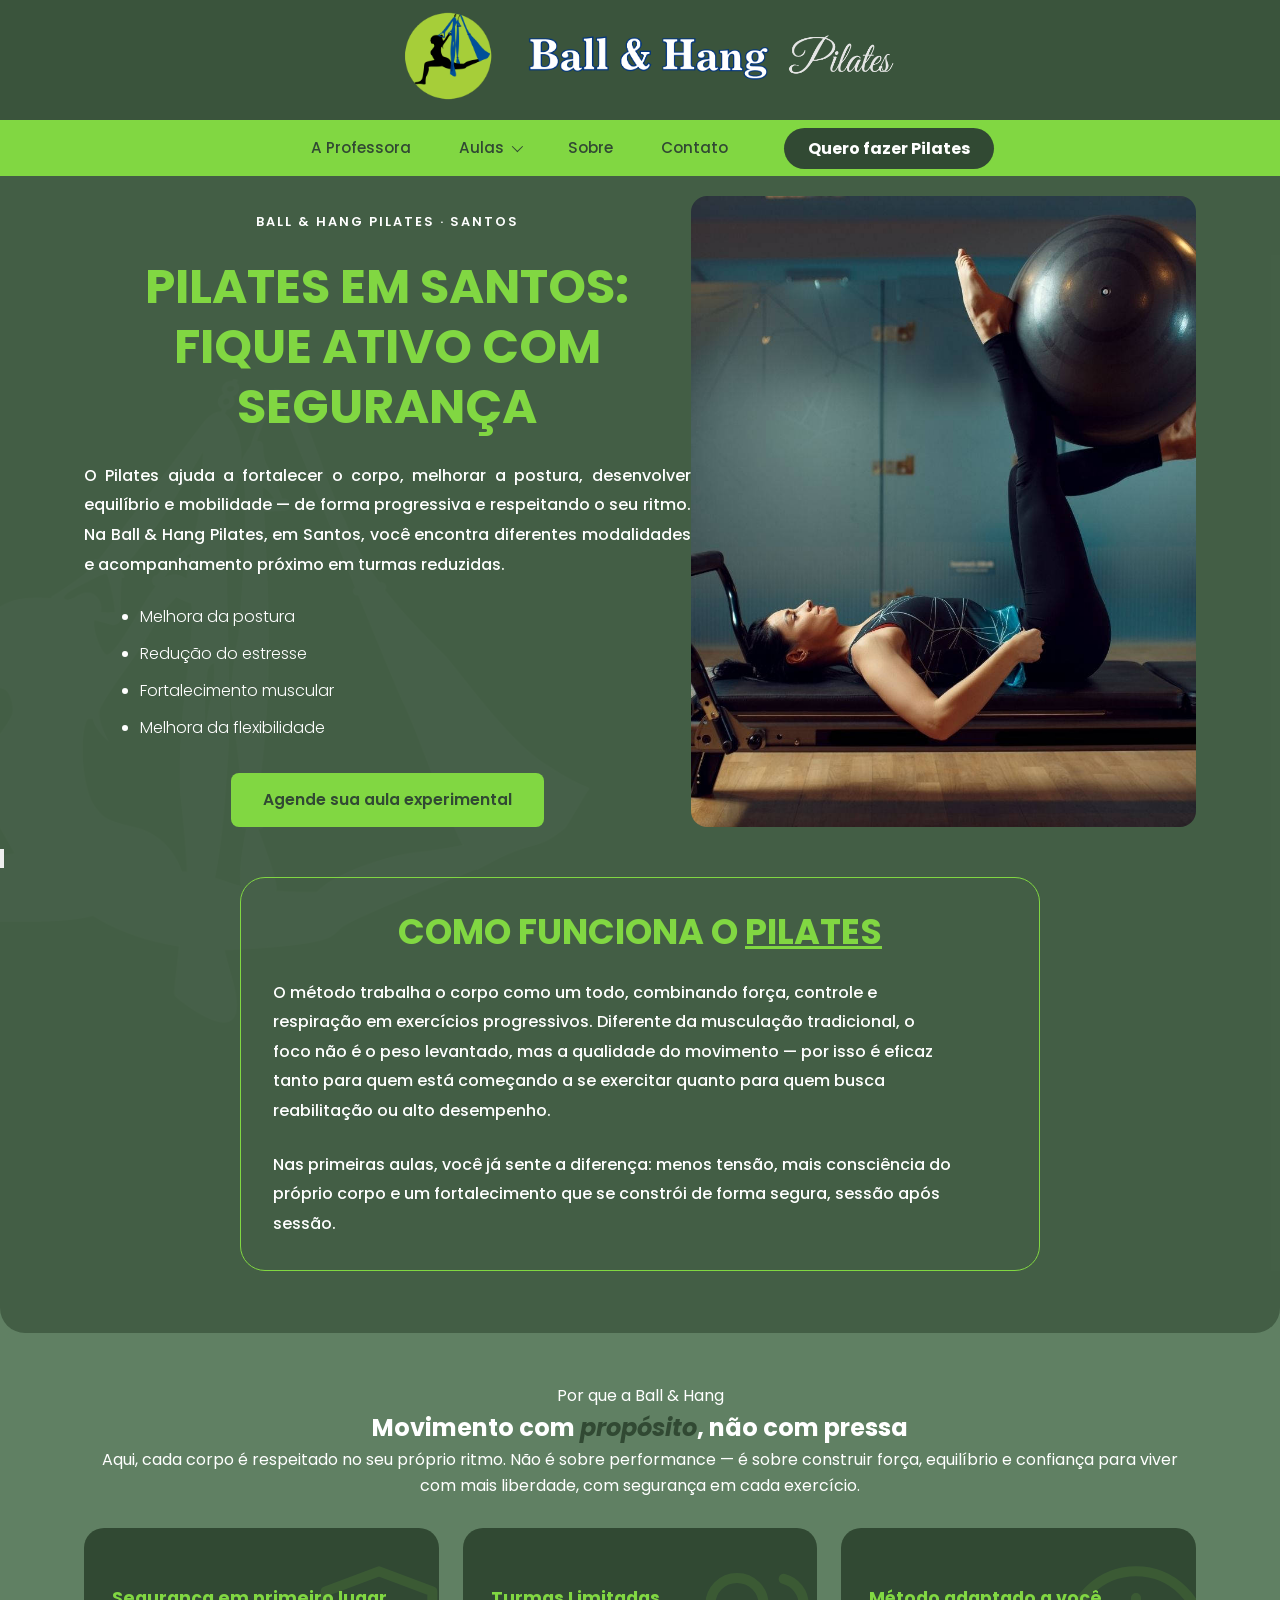
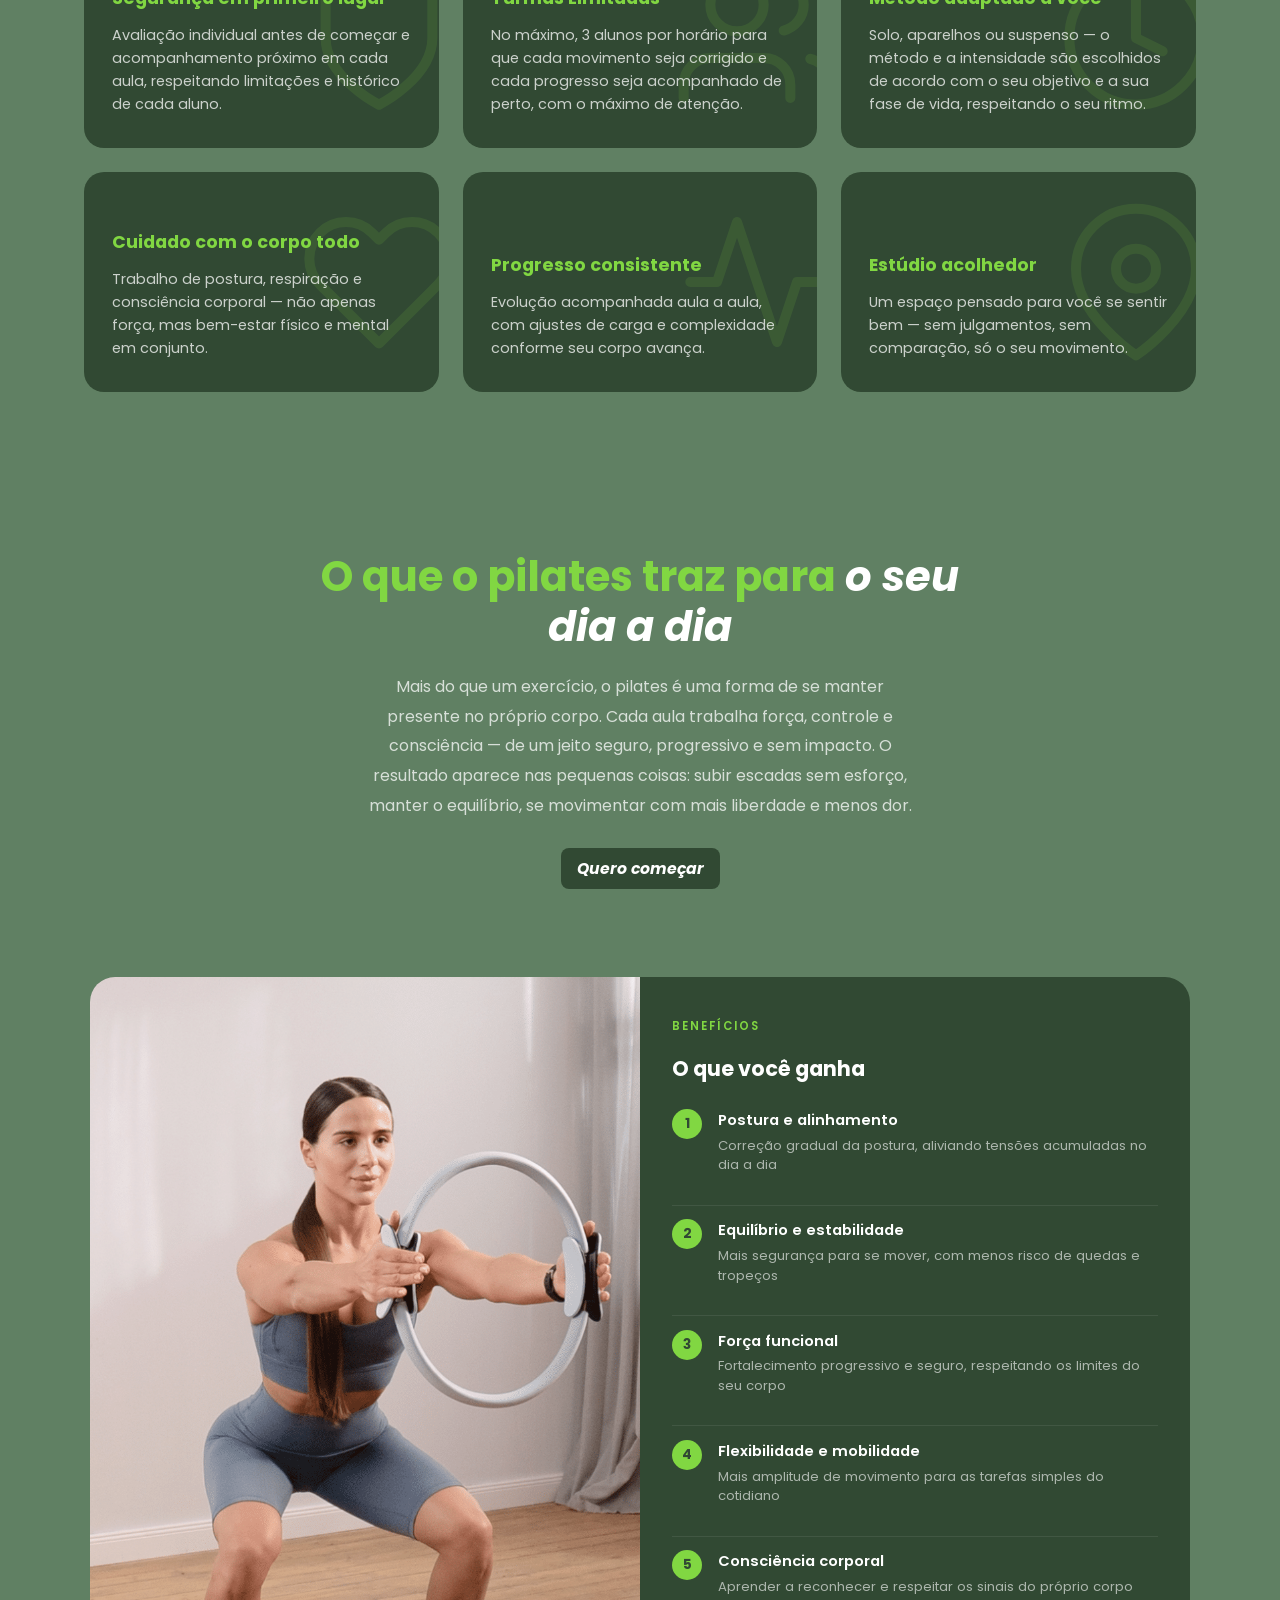
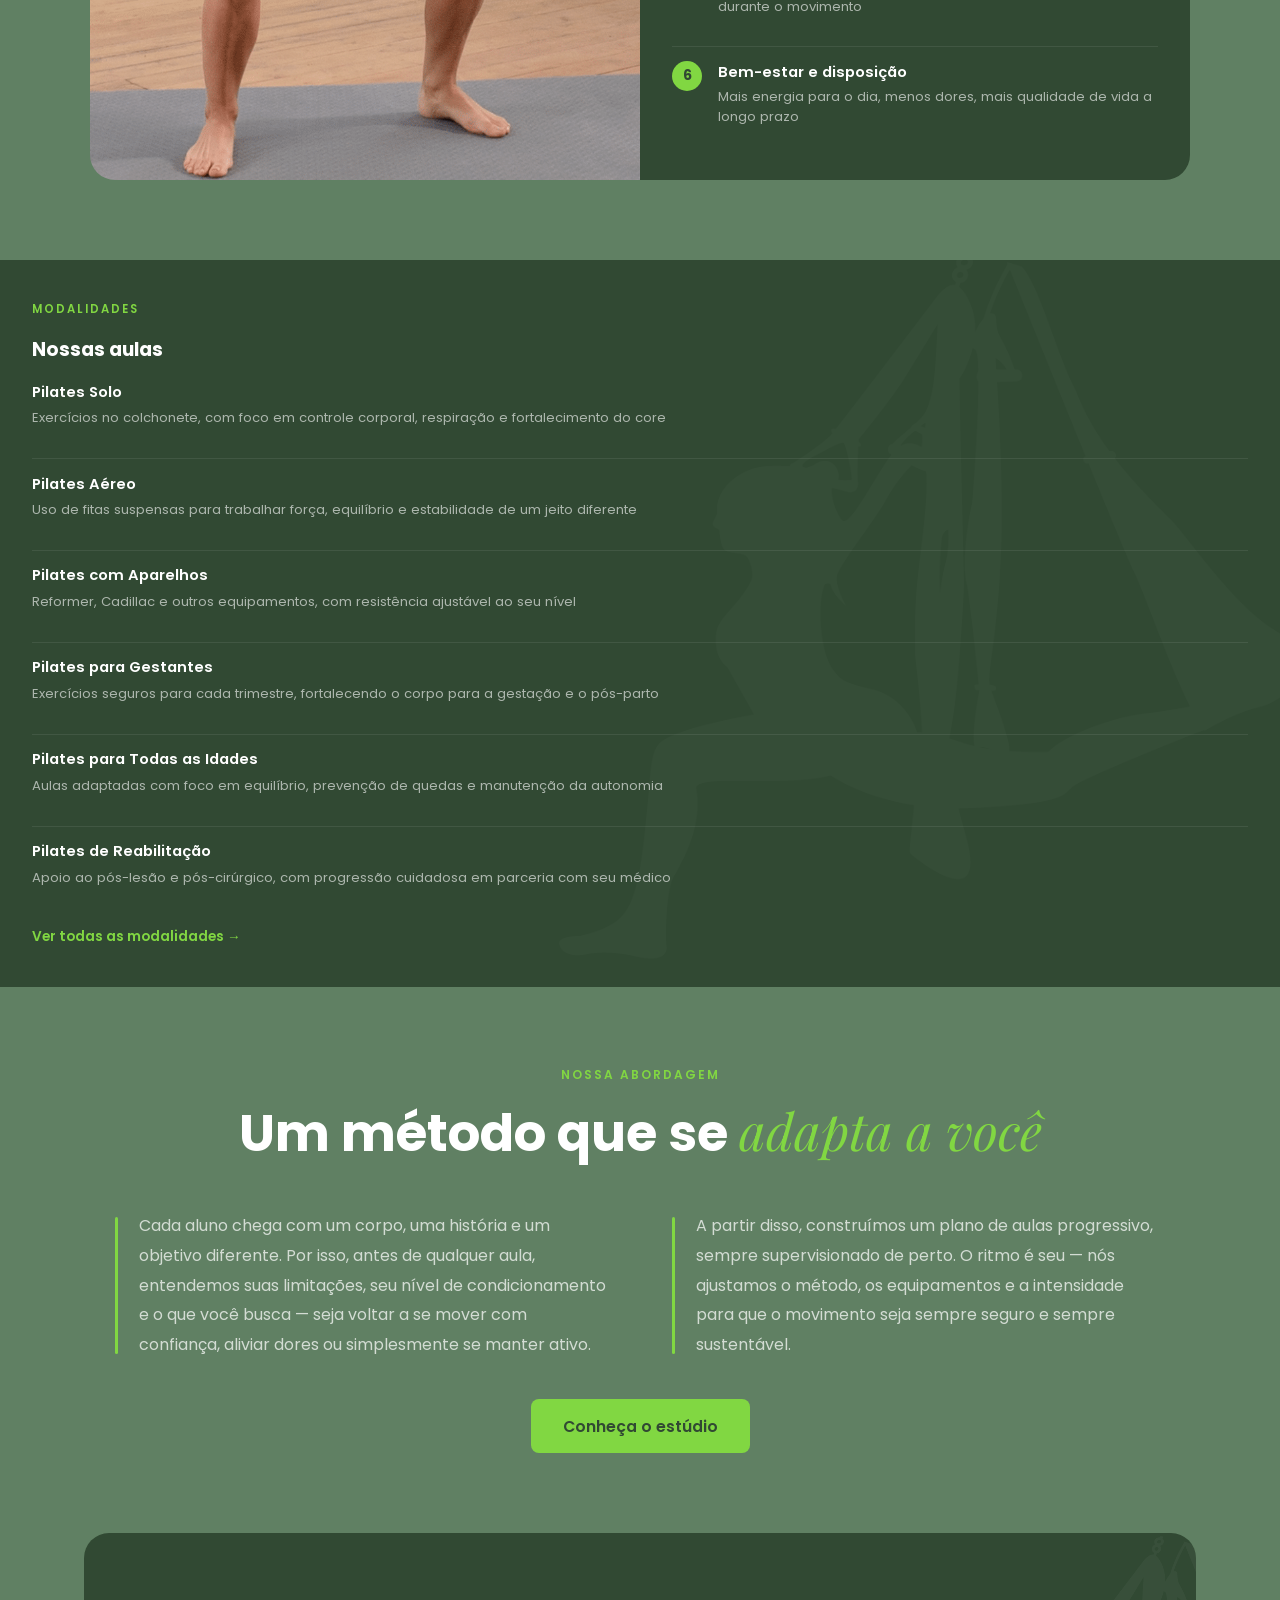
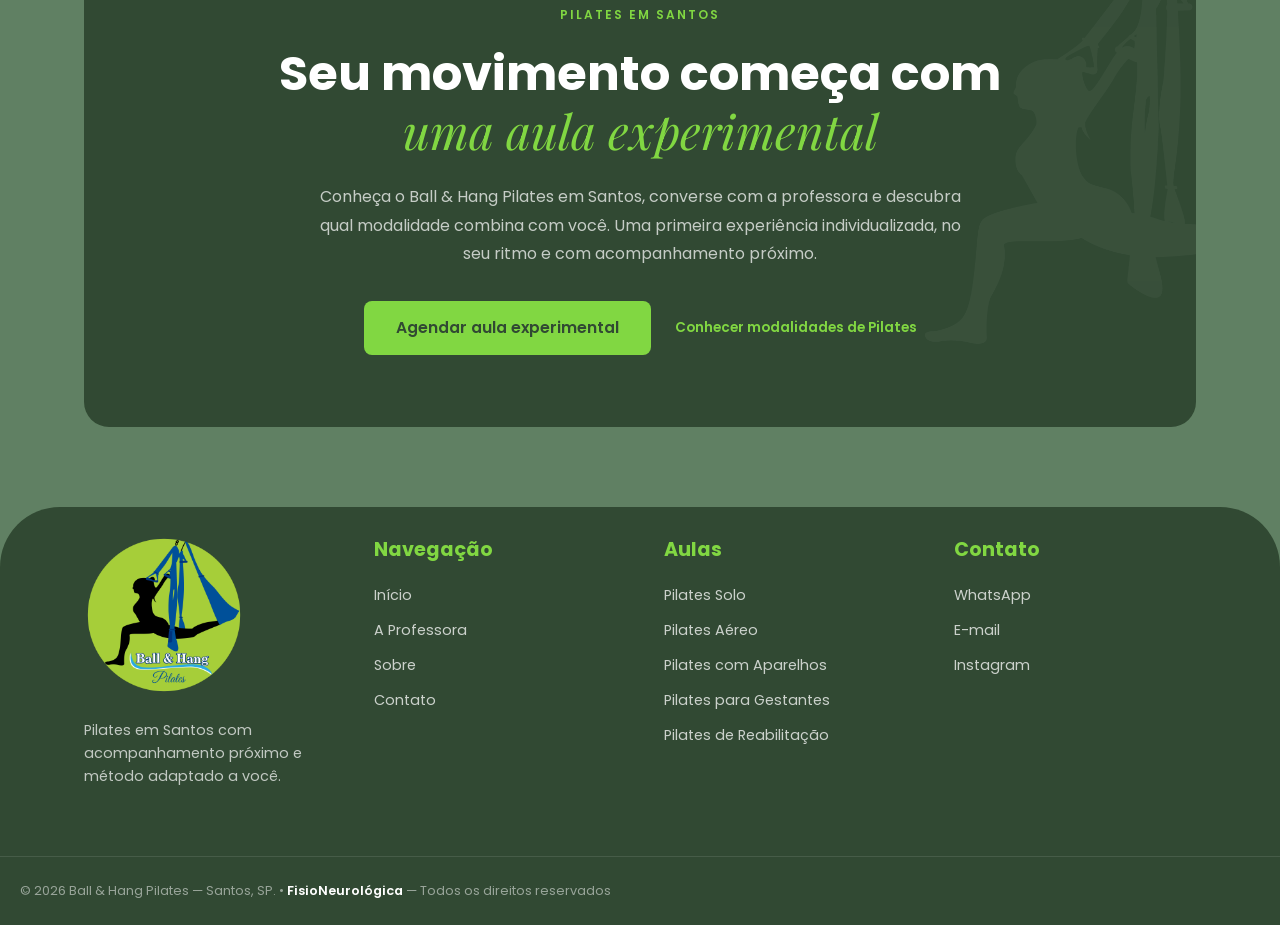
==== index.html @ aea2ffd9 "Add files via upload" ====
<!DOCTYPE html>
<html lang="pt-BR">

<head>
    <meta charset="UTF-8">
    <meta name="viewport" content="width=device-width, initial-scale=1.0">
    <title>Ball & Hang Pilates | Pilates em Santos</title>
    <meta name="description" content="Pilates em Santos na Ball & Hang Pilates. Aulas de Pilates solo, aparelhos, aéreo e outras modalidades, com acompanhamento próximo e turmas reduzidas.">
    <meta name="robots" content="index, follow">

    <link rel="canonical" href="https://ballandhangpilates.com.br/">


    <meta name="theme-color" content="#ebeaea">

    <link rel="apple-touch-icon" sizes="180x180" href="/assets/favicon_180x180.png">
    <link rel="icon" type="image/png" sizes="32x32" href="/assets/favicon_32x32.png">
    <link rel="icon" type="image/png" sizes="16x16" href="/assets/favicon_16x16.png">
    <link rel="manifest" href="/site.webmanifest">

    <meta property="og:type" content="website">
    <meta property="og:title" content="Ball & Hang Pilates — Movimento com segurança">
    <meta property="og:description" content="Aulas de pilates para se manter ativo com segurança, em qualquer fase da vida.">
    <meta property="og:url" content="https://ballandhangpilates.com.br">
    <meta property="og:image" content="https://ballandhangpilates.com.br/assets/ballandhang-thumb.png">
    <meta name="twitter:card" content="summary_large_image">

    <link rel="stylesheet" href="/style.css">

    <script type="application/ld+json">
    {
      "@context": "https://schema.org",
      "@type": "ExerciseGym",
      "name": "Ball & Hang Pilates",
      "description": "Estúdio de Pilates focado em movimento seguro, força, equilíbrio e mobilidade para todas as idades.",
      "url": "https://ballandhangpilates.com.br/",
      "priceRange": "$$$"
    }
    </script>

    <style>
        .como-funciona a {
            /* text-decoration: none; */
            color: #81d742;
        }
    </style>

</head>

<body>

    <!-- Header -->
    <header class="header">
        <div class="nav-top">

            <a href="/" class="logo-center">
                <img src="/assets/logo-vector-01.png" alt="Ball & Hang Pilates" class="logo-img-scrolled" />
                <img src="/assets/logo-vector-02.png" alt="Ball & Hang Pilates" class="logo-img" />
            </a>
            <a href="/" class="logo-text-one">
                <img src="/assets/logo-text-1.png" alt="Ball & Hang Pilates" class="logo-text-img-1" />
            </a>
            <a href="/" class="logo-text-two">
                <img src="/assets/logo-text-2.png" alt="Ball & Hang Pilates" class="logo-text-img-2" />
            </a>
        </div>

        <nav class="nav-bottom" role="navigation" aria-label="Menu principal">
            <button class="mobile-menu-toggle" type="button" aria-expanded="false" aria-controls="mobile-menu">
                <span class="mobile-menu-icon" aria-hidden="true">
                    <span></span>
                    <span></span>
                    <span></span>
                </span>
                <span>Menu</span>
            </button>

            <ul class="menu" id="mobile-menu">
                <!-- <li class="nav-item"><a href="/">Início</a></li> -->

                <li class="nav-item"><a href="/dra-cristiane/">A Professora</a></li>

                <li class="nav-item has-dropdown">
                    <a class="dropdown-toggle" aria-expanded="false">
                        Aulas <span class="chevron"></span>
                    </a>

                    <div class="dropdown dropdown-menu">
                        <a href="/aulas/pilates-aereo/">Pilates Aéreo</a>
                        <a href="/aulas/pilates-bola/">Pilates Bola</a>
                        <a href="/aulas/pilates-aparelhos/">Pilates com Aparelhos</a>
                        <a href="/aulas/pilates-gestantes/">Pilates para Gestantes</a>
                        <a href="/aulas/pilates-idades/">Pilates para Todas as Idades</a>
                        <a href="/aulas/pilates-clinico/">Pilates Clínico</a>
                        <a href="/aulas/pilates-suspenso/">Pilates Suspenso</a>
                        <a href="/aulas/pilates-solo/">Pilates Solo</a>
                        <a href="/aulas/elastic-training/">Elastic Training</a>
                    </div>
                </li>


                <li class="nav-item"><a href="/sobre/">Sobre</a></li>

                <li class="nav-spacer"></li>



                <li class="nav-item"><a href="/contato/">Contato</a></li>



                <li>
                    <button class="btn-contato" onclick="window.open('https://wa.me/5513997879142?text=Ol%C3%A1%20Dra.%20Cristiane%2C%20vim%20do%20seu%20site%20e%20gostaria%20de%20marcar%20uma%20aula%20de%20Pilates.','_blank')">
                        Quero fazer Pilates
                    </button>
                </li>
            </ul>
        </nav>
    </header>
    <!-- Fim do header -->

    <main>

        <!-- ── Hero ── -->
        <section class="hero">
            <div class="hero-bg">
                <div class="content-wrapper hero-content-wrapper">
                    <div class="content hero-text">
                        <span class="hero-eyebrow">Ball &amp; Hang Pilates · Santos</span>
                        <h1>Pilates em Santos: fique ativo com segurança</h1>
                        <p>O Pilates ajuda a fortalecer o corpo, melhorar a postura, desenvolver
                            equilíbrio e mobilidade — de forma progressiva e respeitando o seu ritmo.
                            Na Ball &amp; Hang Pilates, em Santos, você encontra diferentes modalidades
                            e acompanhamento próximo em turmas reduzidas.</p>
                        <ul>
                            <li>Melhora da postura</li>
                            <li>Redução do estresse</li>
                            <li>Fortalecimento muscular</li>
                            <li>Melhora da flexibilidade</li>
                        </ul>
                        <a href="https://wa.me/5513997879142?text=Ol%C3%A1%2C%20vim%20do%20site%20e%20gostaria%20de%20agendar%20uma%20aula%20experimental." class="hero-btn" rel="noopener noreferrer">
                            Agende sua aula experimental
                        </a>
                    </div>
                    <div class="hero-img-wrap">
                        <img src="/assets/images/pilates-ball.jpg" alt="Aula de pilates em Santos no estúdio Ball & Hang Pilates" />
                    </div>
                </div>

                <div class="como-funciona">
                    <div class="content" style="max-width: 100%;">
                        <h2>Como funciona o <a href="/sobre/pilates/">Pilates</a></h2>
                        <p>O método trabalha o corpo como um todo, combinando força, controle e respiração em exercícios progressivos. Diferente da musculação tradicional, o foco não é o peso levantado, mas a qualidade do movimento — por isso é eficaz tanto para quem está começando a se exercitar quanto para quem busca reabilitação ou alto desempenho.</p>
                        <p>Nas primeiras aulas, você já sente a diferença: menos tensão, mais consciência do próprio corpo e um fortalecimento que se constrói de forma segura, sessão após sessão.</p>
                    </div>
                </div>

            </div>
        </section>

        <!-- ── Como funciona ── -->


        <!-- ── Diferenciais ── -->
        <section class="diferenciais">
            <div class="diferenciais-intro">
                <span class="section-eyebrow">Por que a Ball & Hang</span>
                <h2>Movimento com <em>propósito</em>, não com pressa</h2>
                <p>
                    Aqui, cada corpo é respeitado no seu próprio ritmo. Não é sobre performance — é sobre construir força, equilíbrio e confiança para viver com mais liberdade, com segurança em cada exercício.
                </p>
            </div>

            <div class="diferenciais-grid">

                <div class="diferencial-card">
                    <div class="diferencial-icon-wrap">
                        <svg class="diferencial-icon" viewBox="0 0 24 24" fill="none" stroke="currentColor" stroke-width="1.5" stroke-linecap="round" stroke-linejoin="round">
                            <path d="M12 22s8-4 8-10V5l-8-3-8 3v7c0 6 8 10 8 10z" />
                        </svg>
                    </div>
                    <h3>Segurança em primeiro lugar</h3>
                    <p>Avaliação individual antes de começar e acompanhamento próximo em cada aula, respeitando limitações e histórico de cada aluno.</p>
                </div>

                <div class="diferencial-card">
                    <div class="diferencial-icon-wrap">
                        <svg class="diferencial-icon" viewBox="0 0 24 24" fill="none" stroke="currentColor" stroke-width="1.5" stroke-linecap="round" stroke-linejoin="round">
                            <path d="M17 21v-2a4 4 0 0 0-4-4H5a4 4 0 0 0-4 4v2" />
                            <circle cx="9" cy="7" r="4" />
                            <path d="M23 21v-2a4 4 0 0 0-3-3.87" />
                            <path d="M16 3.13a4 4 0 0 1 0 7.75" />
                        </svg>
                    </div>
                    <h3>Turmas Limitadas</h3>
                    <p>No máximo, 3 alunos por horário para que cada movimento seja corrigido e cada progresso seja acompanhado de perto, com o máximo de atenção.</p>
                </div>

                <div class="diferencial-card">
                    <div class="diferencial-icon-wrap">
                        <svg class="diferencial-icon" viewBox="0 0 24 24" fill="none" stroke="currentColor" stroke-width="1.5" stroke-linecap="round" stroke-linejoin="round">
                            <circle cx="12" cy="12" r="10" />
                            <path d="M12 6v6l4 2" />
                        </svg>
                        </svg>
                    </div>
                    <h3>Método adaptado a você</h3>
                    <p>Solo, aparelhos ou suspenso — o método e a intensidade são escolhidos de acordo com o seu objetivo e a sua fase de vida, respeitando o seu ritmo.</p>
                </div>

                <div class="diferencial-card">
                    <div class="diferencial-icon-wrap">
                        <svg class="diferencial-icon" viewBox="0 0 24 24" fill="none" stroke="currentColor" stroke-width="1.5" stroke-linecap="round" stroke-linejoin="round">
                            <path d="M20.84 4.61a5.5 5.5 0 0 0-7.78 0L12 5.67l-1.06-1.06a5.5 5.5 0 0 0-7.78 7.78l1.06 1.06L12 21.23l7.78-7.78 1.06-1.06a5.5 5.5 0 0 0 0-7.78z" />
                        </svg>
                    </div>
                    <h3>Cuidado com o corpo todo</h3>
                    <p>Trabalho de postura, respiração e consciência corporal — não apenas força, mas bem-estar físico e mental em conjunto.</p>
                </div>

                <div class="diferencial-card">
                    <div class="diferencial-icon-wrap">
                        <svg class="diferencial-icon" viewBox="0 0 24 24" fill="none" stroke="currentColor" stroke-width="1.5" stroke-linecap="round" stroke-linejoin="round">
                            <polyline points="22 12 18 12 15 21 9 3 6 12 2 12" />
                        </svg>
                    </div>
                    <h3>Progresso consistente</h3>
                    <p>Evolução acompanhada aula a aula, com ajustes de carga e complexidade conforme seu corpo avança.</p>
                </div>

                <div class="diferencial-card">
                    <div class="diferencial-icon-wrap">
                        <svg class="diferencial-icon" viewBox="0 0 24 24" fill="none" stroke="currentColor" stroke-width="1.5" stroke-linecap="round" stroke-linejoin="round">
                            <path d="M21 10c0 7-9 13-9 13s-9-6-9-13a9 9 0 0 1 18 0z" />
                            <circle cx="12" cy="10" r="3" />
                        </svg>
                    </div>
                    <h3>Estúdio acolhedor</h3>
                    <p>Um espaço pensado para você se sentir bem — sem julgamentos, sem comparação, só o seu movimento.</p>
                </div>

            </div>
        </section>

        <!-- ── Benefícios ── -->
        <section class="beneficios">
            <div class="beneficios-header">
                <h2>O que o pilates traz para <em>o seu dia a dia</em></h2>
                <p>
                    Mais do que um exercício, o pilates é uma forma de se manter presente no próprio corpo. Cada aula trabalha força, controle e consciência — de um jeito seguro, progressivo e sem impacto. O resultado aparece nas pequenas coisas: subir escadas sem esforço, manter o equilíbrio, se movimentar com mais liberdade e menos dor.
                </p>
                <a href="https://wa.me/5500000000000" class="hero-btn" rel="noopener noreferrer">
                    Quero começar
                </a>
            </div>

            <div class="beneficios-cards">

                <div class="beneficios-img-wrapper">
                    <img class="beneficios-img" src="assets/images/pilates-ring.png" />
                </div>

                <div class="beneficios-card">
                    <span class="beneficios-card-eyebrow">Benefícios</span>
                    <h3>O que você ganha</h3>

                    <div class="beneficio-item">
                        <div class="beneficio-num">1</div>
                        <div class="beneficio-info">
                            <strong>Postura e alinhamento</strong>
                            <span>Correção gradual da postura, aliviando tensões acumuladas no dia a dia</span>
                        </div>
                    </div>

                    <div class="beneficio-item">
                        <div class="beneficio-num">2</div>
                        <div class="beneficio-info">
                            <strong>Equilíbrio e estabilidade</strong>
                            <span>Mais segurança para se mover, com menos risco de quedas e tropeços</span>
                        </div>
                    </div>

                    <div class="beneficio-item">
                        <div class="beneficio-num">3</div>
                        <div class="beneficio-info">
                            <strong>Força funcional</strong>
                            <span>Fortalecimento progressivo e seguro, respeitando os limites do seu corpo</span>
                        </div>
                    </div>

                    <div class="beneficio-item">
                        <div class="beneficio-num">4</div>
                        <div class="beneficio-info">
                            <strong>Flexibilidade e mobilidade</strong>
                            <span>Mais amplitude de movimento para as tarefas simples do cotidiano</span>
                        </div>
                    </div>

                    <div class="beneficio-item">
                        <div class="beneficio-num">5</div>
                        <div class="beneficio-info">
                            <strong>Consciência corporal</strong>
                            <span>Aprender a reconhecer e respeitar os sinais do próprio corpo durante o movimento</span>
                        </div>
                    </div>

                    <div class="beneficio-item">
                        <div class="beneficio-num">6</div>
                        <div class="beneficio-info">
                            <strong>Bem-estar e disposição</strong>
                            <span>Mais energia para o dia, menos dores, mais qualidade de vida a longo prazo</span>
                        </div>
                    </div>
                </div>

            </div>
        </section>

        <!-- ── Aulas ── -->
        <section class="especialidades-home" id="aulas">
            <div class="modalidades-card">
                <div class="modalidades-card-inner">
                    <span class="beneficios-card-eyebrow">Modalidades</span>
                    <h3>Nossas aulas</h3>

                    <a href="/aulas/pilates-solo/" class="aula-item">
                        <strong>Pilates Solo</strong>
                        <span>Exercícios no colchonete, com foco em controle corporal, respiração e fortalecimento do core</span>
                    </a>

                    <a href="/aulas/pilates-aereo/" class="aula-item">
                        <strong>Pilates Aéreo</strong>
                        <span>Uso de fitas suspensas para trabalhar força, equilíbrio e estabilidade de um jeito diferente</span>
                    </a>

                    <a href="/aulas/pilates-aparelhos/" class="aula-item">
                        <strong>Pilates com Aparelhos</strong>
                        <span>Reformer, Cadillac e outros equipamentos, com resistência ajustável ao seu nível</span>
                    </a>

                    <a href="/aulas/pilates-gestantes/" class="aula-item">
                        <strong>Pilates para Gestantes</strong>
                        <span>Exercícios seguros para cada trimestre, fortalecendo o corpo para a gestação e o pós-parto</span>
                    </a>

                    <a href="/aulas/pilates-idades/" class="aula-item">
                        <strong>Pilates para Todas as Idades</strong>
                        <span>Aulas adaptadas com foco em equilíbrio, prevenção de quedas e manutenção da autonomia</span>
                    </a>

                    <a href="/aulas/pilates-reabilitacao/" class="aula-item">
                        <strong>Pilates de Reabilitação</strong>
                        <span>Apoio ao pós-lesão e pós-cirúrgico, com progressão cuidadosa em parceria com seu médico</span>
                    </a>

                    <a href="/aulas/" class="ver-todas-link">Ver todas as modalidades →</a>
                </div>
            </div>
        </section>

        <!-- ── Abordagem ── -->
        <section class="abordagem-home">
            <div class="abordagem-home-wrapper">
                <span class="section-eyebrow">Nossa abordagem</span>
                <h2>Um método que se <em>adapta a você</em></h2>

                <div class="abordagem-home-cols">
                    <div class="abordagem-home-col">
                        <p>
                            Cada aluno chega com um corpo, uma história e um objetivo diferente. Por isso, antes de qualquer aula, entendemos suas limitações, seu nível de condicionamento e o que você busca — seja voltar a se mover com confiança, aliviar dores ou simplesmente se manter ativo.
                        </p>
                    </div>
                    <div class="abordagem-home-col">
                        <p>
                            A partir disso, construímos um plano de aulas progressivo, sempre supervisionado de perto. O ritmo é seu — nós ajustamos o método, os equipamentos e a intensidade para que o movimento seja sempre seguro e sempre sustentável.
                        </p>
                    </div>
                </div>

                <a href="/sobre/" class="hero-btn">
                    Conheça o estúdio
                </a>
            </div>
        </section>

        <!-- ── CTA final ── -->
        <section class="cta-final">
            <div class="cta-final-wrapper">
                <span class="cta-final-eyebrow">Pilates em Santos</span>

                <h2>
                    Seu movimento começa com
                    <em>uma aula experimental</em>
                </h2>

                <p>
                    Conheça o Ball &amp; Hang Pilates em Santos, converse com a professora
                    e descubra qual modalidade combina com você. Uma primeira experiência
                    individualizada, no seu ritmo e com acompanhamento próximo.
                </p>

                <div class="cta-final-btns">
                    <a href="https://wa.me/5513997879142?text=Ol%C3%A1%20Dra.%20Cristiane%2C%20vim%20do%20site%20e%20gostaria%20de%20agendar%20uma%20aula%20experimental%20de%20Pilates." class="hero-btn" rel="noopener noreferrer" target="_blank">
                        Agendar aula experimental
                    </a>

                    <a href="/aulas/" class="ver-todas-link">
                        Conhecer modalidades de Pilates
                    </a>
                </div>
            </div>
        </section>

        

    </main>

    <div class="floating-wrapper">

        <!-- Footer -->
        <footer class="footer">
            <div class="content-wrapper footer-wrapper">

                <div class="footer-col footer-brand">
                    <img src="/assets/logo-vector-01.png" alt="Ball & Hang Pilates" class="footer-logo" />
                    <p>Pilates em Santos com acompanhamento próximo e método adaptado a você.</p>
                </div>

                <div class="footer-col">
                    <h3>Navegação</h3>
                    <ul>
                        <li><a href="/">Início</a></li>
                        <li><a href="/professora/">A Professora</a></li>
                        <li><a href="/sobre/">Sobre</a></li>
                        <li><a href="/contato/">Contato</a></li>
                    </ul>
                </div>

                <div class="footer-col">
                    <h3>Aulas</h3>
                    <ul>
                        <li><a href="/aulas/pilates-solo/">Pilates Solo</a></li>
                        <li><a href="/aulas/pilates-aereo/">Pilates Aéreo</a></li>
                        <li><a href="/aulas/pilates-aparelhos/">Pilates com Aparelhos</a></li>
                        <li><a href="/aulas/pilates-gestantes/">Pilates para Gestantes</a></li>
                        <li><a href="/aulas/pilates-reabilitacao/">Pilates de Reabilitação</a></li>
                    </ul>
                </div>

                <div class="footer-col">
                    <h3>Contato</h3>
                    <ul>
                        <li><a href="https://wa.me/5513997879142">WhatsApp</a></li>
                        <li><a href="mailto:fisioestetica28@gmail.com">E-mail</a></li>
                        <li><a href="https://instagram.com/ballandhangpilates">Instagram</a></li>
                    </ul>
                </div>

            </div>

            <div class="footer-bottom">
                <p>&copy; 2026 Ball &amp; Hang Pilates — Santos, SP. • <a href="https://fisioneurologica.com.br" target="_blank" rel="noopener noreferrer">  FisioNeurológica</a> — Todos os direitos reservados</p>
            </div>
        </footer>

        <button id="floatingBtn" aria-label="Agendar no WhatsApp">
            <a href="https://wa.me/5500000000000" aria-label="Agende sua aula pelo WhatsApp" rel="noopener noreferrer">
                <img src="/assets/whatsapp-logo-2.svg" alt="" class="btn-float">
            </a>
        </button>

    </div>


    <script src="/script.js"></script>
</body>

</html>
---- style.css ----
@import url("https://fonts.googleapis.com/css2?family=Playfair+Display:ital,wght@0,400;0,700;1,400;1,700&family=Poppins:ital,wght@0,100;0,200;0,300;0,400;0,500;0,600;0,700;0,800;0,900;1,100;1,200;1,300;1,400;1,500;1,600;1,700;1,800;1,900&display=swap");

/* ══════════════════════════════
   VARIÁVEIS E RESET
══════════════════════════════ */

:root {
  --color-acropole: #608063;
  --color-black: #314933;
  --color-black-rgb: 49, 73, 51;
  --color-primary: #81d742;
  --color-green: #a0ce4e;
  --color-dark: #274214;
  --color-light: #fff;
  --color-light-rgb: 255, 255, 255;
  --color-details: #c4c7b2;
  --color-text: #565656;
  --color-light-green: #8fd5a6;
  --color-light-blue: #c3f8ff;

  --filter-bg2: brightness(0) saturate(100%) invert(96%) sepia(33%)
    saturate(389%) hue-rotate(296deg) brightness(104%) contrast(91%);
  --filter-destaques: brightness(0) saturate(100%) invert(24%) sepia(88%)
    saturate(1262%) hue-rotate(190deg) brightness(92%) contrast(87%);
  --filter-light-green: invert(84%) sepia(7%) saturate(1495%) hue-rotate(87deg)
    brightness(92%) contrast(92%);
  --filter-light-blue: invert(98%) sepia(78%) saturate(5435%) hue-rotate(171deg)
    brightness(104%) contrast(112%);
  --filter-white: invert(100%) sepia(100%) saturate(0%) hue-rotate(180deg)
    brightness(100%) contrast(100%);
}

* {
  margin: 0;
  padding: 0;
  box-sizing: border-box;
}

html {
  scroll-behavior: smooth;
}

section {
  scroll-margin-top: 80px;
}

body {
  font-family: "Poppins", sans-serif;
  line-height: 1.6;
  /* color: var(--color-text); */
  color: var(--color-light);
  overflow-x: hidden;
  background-color: var(--color-acropole);
}

img,
svg,
video {
  max-width: 100%;
  height: auto;
}

header {
  position: sticky;
  top: 0;
  z-index: 1000;



  transition: box-shadow 0.3s ease;
}

/* ══════════════════════════════
            HEADER
══════════════════════════════ */

/* =========================================================
   MOBILE NAVBAR
   ========================================================= */

/* Botão Menu escondido no desktop */
.mobile-menu-toggle {
  display: none;
}

/* -linha do logo- */
.nav-top {
  display: flex;
  justify-content: center;
  align-items: center;
  height: 120px;
  position: relative;
  z-index: 2;
  /* background: var(--color-black); */
  background: rgba(var(--color-black-rgb), 0.8);
  /* padding: 1.25rem 0; */
  transition: height 0.3s ease;
}

.logo-center {
  display: block;
}

.logo-img {
  /* z-index: 1100; */
  padding: 0 30px;
  height: 90px;
  width: auto;
  transition: height 0.3s ease;
}

.logo-text-img-1 {
  /* z-index: 1100; */
  height: 60px;
  width: auto;
  transition: height 0.3s ease;
}

.logo-text-img-2 {
  /* z-index: 1100; */
  padding: 0 10px;
  filter: var(--filter-white);
  height: 50px;
  width: auto;
  transition: height 0.3s ease;
}

.logo-img-scrolled {
  display: none;
  height: 90px;
  width: auto;
  transition: height 0.3s ease;
}

/* -linha do menu- */
.nav-bottom {
  background: var(--color-primary);
  position: relative;
  /* color: #000; */
  transition:
    background 0.3s ease,
    backdrop-filter 0.3s ease;
}

.chevron {
  display: inline-block;
  width: 8px;
  height: 8px;
  border-right: 1.5px solid currentColor;
  border-bottom: 1.5px solid currentColor;
  transform: rotate(45deg) translateY(-2px);
  transition: transform 0.3s ease;
  margin-left: 8px;
}

.has-dropdown.active .chevron {
  transform: rotate(-135deg) translateY(-2px);
}

/* -dropdown- */
.has-dropdown {
  position: relative;
}

.dropdown {
  position: absolute;
  top: 100%;
  left: 50%;
  transform: translateX(-50%) translateY(12px);
  background: var(--color-primary);
  border-radius: 0 0 8px 8px;
  min-width: 200px;
  box-shadow: 0 4px 8px rgba(0, 0, 0, 0.1);
  padding: 8px 0;
  opacity: 0;
  pointer-events: none;
  transition:
    opacity 0.3s ease,
    transform 0.3s ease;
  z-index: 200;
}

.has-dropdown.active .dropdown {
  opacity: 1;
  pointer-events: auto;
  transform: translateX(-50%) translateY(0);
}

.dropdown a {
  display: block;
  padding: 10px;
  color: var(--color-black);
  text-decoration: none;
  font-size: 0.9rem;
  transition: background 0.3s ease;
}

.dropdown a:hover {
  background: rgba(255, 255, 255, 0.15);
}

/* -nav-spacer animado- */
.nav-spacer {
  width: 0px;
  flex-shrink: 0;
  transition: width 0.3s ease;
}

.header.scrolled .nav-spacer {
  width: 140px;
}

/* -menu- */
.nav-bottom .menu {
  display: flex;
  justify-content: center;
  align-items: center;
  list-style: none;
  margin: 0;
  padding: 0;
}

.nav-bottom .menu > li > a,
.nav-bottom .dropdown-toggle {
  display: flex;
  align-items: center;
  padding: 1rem 1.5rem;
  color: var(--color-black);
  text-decoration: none;
  font-size: 0.95rem;
  font-weight: 500;
  background: none;
  border: none;
  cursor: pointer;
}

.header.scrolled .nav-bottom .menu > li > a,
.header.scrolled .nav-bottom .dropdown-toggle {
  /* display: flex;
  align-items: center;
  padding: 1rem 1.5rem; */
  color: var(--color-light);
  text-decoration: none;
  font-size: 0.95rem;
  font-weight: 500;
  background: none;
  border: none;
  cursor: pointer;
}

.nav-bottom .menu > li > a:hover,
.nav-bottom .dropdown-toggle:hover {
  font-weight: 700;
  /* text-decoration: underline; */
  /* opacity: 0.5; */
}

.nav-bottom .menu > li > a,
.nav-bottom .dropdown-toggle {
  position: relative; /* ancora o ::after */
}

.nav-bottom .menu > li > a::after,
.nav-bottom .dropdown-toggle::after {
  content: "";
  position: absolute;
  left: 1.5rem;
  right: 1.5rem;
  bottom: 6px;
  height: 2px;
  background: var(--color-light);
  transform: scaleX(0);
  transform-origin: left;
  transition: transform 0.3s ease;
}



.nav-bottom .menu > li > a:hover::after,
.nav-bottom .dropdown-toggle:hover::after {
  transform: scaleX(1);
}

/* -efeito de fusão no scroll- */
.header.scrolled {
  box-shadow: 0 4px 16px rgba(0, 0, 0, 0.08);
}

.header.scrolled .logo-img,
.header.scrolled .logo-text-img-1,
.header.scrolled .logo-text-img-2 {
  display: none;
  height: 90px;
  padding: 10px 0;
}

.header.scrolled .logo-img-scrolled {
  display: block;
  height: 110px;

  margin-top: 10px;
  
  
  box-shadow: 0 4px 16px rgba(0, 0, 0, 0.1);
  border-radius: 600px;
}

/* -o logo fica absoluto quando encolhido- */
.header.scrolled .nav-top {
  position: absolute;
  top: 0;
  left: 50%;
  transform: translateX(-50%);
  background: none;
  height: auto;
  pointer-events: auto;
}

.header.scrolled .nav-bottom {
  padding-top: 0;
  /* background: rgb(var(--color-black-rgb) / 0.3); */
  background: rgba(var(--color-black-rgb), 0.8);
  /* background: rgba(49, 73, 51, 0.3); */
  /* background: red !important; */
  backdrop-filter: blur(8px);
  -webkit-backdrop-filter: blur(8px); /*suporte safari*/
}

/* Botão de contato na nav */
.btn-contato {
  background-color: var(--color-black);
  color: #fff;
  padding: 0.5rem 1.5rem;
  border: none;
  border-radius: 24px;
  transition: all 0.3s ease;
  cursor: pointer;
  display: inline-flex;
  align-items: center;
  justify-content: center;
  min-width: 20px;
  font-family: "Poppins", sans-serif;
  font-size: 1rem;
  font-weight: bold;
  margin-left: 2rem;
}

.btn-contato:hover {
  transform: translateY(-2px);
  box-shadow: 0 5px 15px rgba(45, 90, 61, 0.3);
  opacity: 0.7;
}

.header.scrolled .btn-contato {
  background-color: var(--color-primary);
  color: var(--color-black);
}

.header.scrolled .btn-contato:hover {
  opacity: 1;
  box-shadow: 0 5px 15px rgba(206, 255, 223, 0.3);
}

/*-- PAGE --*/
.hero {
  position: relative;
}

.hero-bg {
  position: relative;
  background: rgba(var(--color-black-rgb), 0.6);
  border-radius: 0 0 25px 25px;
  overflow: hidden;
  padding-bottom: 2rem;
  max-width: 1600px; /* trava a largura em telas muito grandes */
  margin: 0 auto;

  /* max-width: 1200px; */
}

.hero::before {
  content: "";
  position: absolute;
  top: 55%;
  left: 0;
  transform: translate(-35%, -50%);
  width: 80%;
  height: 80%;
  background: url("/assets/logo-mulher-01.png") no-repeat center;
  background-size: contain;
  opacity: 0.05;
  filter: brightness(0) invert(1);
  z-index: 0;
  pointer-events: none;
}

.hero-content-wrapper {
  background: none;
  border: none;
}

.hero-img-wrap {
  flex: 1;
  align-self: stretch;
  border-radius: 16px;
  overflow: hidden;
}

.hero-img-wrap img {
  width: 100%;
  height: 100%;
  object-fit: cover;
  display: block;
}

.hero-text h1 {
  text-align: left;
  text-transform: none;
  font-size: clamp(2.2rem, 4.5vw, 3.2rem);
}

.hero-text p {
  text-align: left;
}

.hero-eyebrow {
  display: block;
  font-size: 0.8rem;
  font-weight: 600;
  letter-spacing: 2px;
  text-transform: uppercase;
  text-align: center;
  padding-top: 1rem;
}

.hero-btn {
  display: inline-flex;
  align-items: center;
  justify-content: center;
  align-self: center;

  background: var(--color-primary);
  color: var(--color-black);
  text-decoration: none;
  font-weight: 600;
  font-size: 0.98rem;

  padding: 0.9rem 2rem;
  border-radius: 8px;

  margin-top: 0.5rem;
  transition:
    opacity 0.2s ease,
    transform 0.2s ease;
}

.hero-btn:hover {
  opacity: 0.85;
  transform: translateY(-2px);
  box-shadow: 0 5px 15px rgba(45, 90, 61, 0.3);
  /* text-decoration: underline; */
  /* opacity: 0.75; */
}

.como-funciona {
  padding: 4rem 0;
}

.como-funciona h2 {
  text-align: left;
}

.como-funciona .content p {
  text-align: left;
}
/* ══════════════════════════════
   CONTENT WRAPPER
   Controla largura máxima e centralização
══════════════════════════════ */

.content-wrapper {
  display: flex;
  flex-direction: row;
  align-items: center;
  /* gap: 2.5rem; */
  width: 90vw;
  max-width: 1600px; /* trava a largura em telas muito grandes */
  margin: 0 auto;
  padding: 20px 20px;
  /* border: red 1px solid; */
  /* background: rgba(var(--color-black-rgb), 0.6); --color-black-rgb */
}

/* ══════════════════════════════
   CONTENT
   Cuida do alinhamento e ritmo do texto
══════════════════════════════ */
.content {
  flex: 1.2;
  display: flex;
  flex-direction: column;
  gap: 1.5rem; /* espaço consistente entre parágrafos, títulos, listas */
}

.como-funciona {
  border: var(--color-primary) solid 1px;
  border-radius: 25px;
  max-width: 800px;
  margin: 30px auto;
  padding: 2rem 2rem;
}

.content h1,
.content h2,
.content h3 {
  /* font-family: "Playfair Display", serif; */
  /* color: var(--color-green); */
  color: var(--color-primary);
  line-height: 1.25;
  font-weight: 700;
  text-transform: uppercase;
  text-align: center;
}

.content h1 {
  font-size: clamp(2rem, 4vw, 3rem);
}
.content h2 {
  font-size: clamp(1.5rem, 3vw, 2.2rem);
}
.content h3 {
  font-size: clamp(1.2rem, 2.2vw, 1.6rem);
}

.content p {
  font-size: 1rem;
  line-height: 1.85;
  color: var(--color-light);
  font-weight: 500;
  max-width: 68ch; /* trava a linha em algo legível, evita texto "esticado" */
  text-align: justify; /* justifica o texto para um visual mais limpo */
}

.content ul,
.content ol {
  padding-left: 3.5rem;
  display: flex;
  flex-direction: column;
  gap: 0.6rem;
}

.content li {
  font-size: 1rem;
  line-height: 1.7;
  color: var(--color-light);
  font-weight: 300;
}

.content strong {
  color: var(--color-dark);
  font-weight: 600;
}

/* ══════════════════════════════
   CARDS DE DIFERENCIAIS
══════════════════════════════ */

.diferenciais {
  gap: 2.5rem;
  width: 90vw;
  max-width: 1600px; /* trava a largura em telas muito grandes */
  margin: 0 auto;
  padding: 50px 20px; /* respiro extra em telas pequenas, quando 80vw fica justo */
  /* border: red 1px solid; */
}

.diferenciais-intro {
  text-align: center;
}

.diferenciais-intro em {
  /* color: rgba(var(--color-black-rgb)); */
  color: var(--color-black);
}

.diferenciais-grid {
  padding: 30px 0;
  display: grid;
  grid-template-columns: repeat(3, 1fr);
  grid-template-rows: repeat(2, 1fr);
  gap: 1.5rem;
}

.diferencial-card {
  overflow: hidden;
  position: relative;
  background: var(--color-black);
  border-radius: 20px;
  padding: 2rem 1.75rem;
  display: flex;
  flex-direction: column;
  gap: 0.75rem;
  min-height: 220px;
  justify-content: flex-end; /* empurra o texto pra base, deixando espaço pro ícone em cima */
  transition:
    transform 0.3s ease,
    box-shadow 0.3s ease;
  isolation: isolate;
}

.diferencial-card:hover {
  /* transform: translateY(-10px); */
  box-shadow: 0 15px 30px rgba(0, 0, 0, 0.4);
}

/* O ícone gigante, posicionado na lateral, atrás do texto */
.diferencial-icon-wrap {
  position: absolute;
  top: 50%;
  right: -20px;
  transform: translateY(-50%);
  width: 160px;
  height: 160px;
  opacity: 0.12; /* baixa opacidade pra não competir com o texto */
  z-index: 0;
  pointer-events: none;

  border-radius: 20px;
}

.diferencial-icon-wrap .diferencial-icon {
  width: 100%;
  height: 100%;
  color: var(--color-primary);
}

.diferencial-card h3,
.diferencial-card p {
  position: relative;
  z-index: 1; /* garante que o texto fique acima do ícone */
}

.diferencial-card h3 {
  font-size: 1.1rem;
  font-weight: 700;
  color: var(--color-primary);
}

.diferencial-card p {
  font-size: 0.9rem;
  line-height: 1.6;
  color: rgba(255, 255, 255, 0.75);
}

.beneficios {
  padding: 5rem 20px;
}

.beneficios-header {
  max-width: 640px;
  margin: 0 auto 5.5rem;
  text-align: center;
  display: flex;
  flex-direction: column;
  align-items: center;
  gap: 1.25rem;
}

.beneficios-header h2 {
  font-size: clamp(1.8rem, 3.5vw, 2.6rem);
  font-weight: 700;
  color: var(--color-primary);
  line-height: 1.2;
  text-transform: none;
}

.beneficios-header h2 em {
  font-style: italic;
  color: var(--color-light);
}

.beneficios-header a {
  font-style: italic;
  font-weight: 700;
  color: #fff;
  background: #314933;
  padding: 8px 16px;
  border-radius: 8px;
  text-decoration: none;
  transition: all 0.3s ease;
}

.beneficios-header a:hover {
  transform: translateY(-2px);
  /* background: #81d742; */
  color: #81d742;
  box-shadow: 0 8px 8px rgba(0, 0, 0, 0.3);
}

.beneficios-header p {
  font-size: 1rem;
  line-height: 1.85;
  color: rgba(255, 255, 255, 0.75);
  max-width: 560px;
  text-align: center;
}

.beneficios-cards {
  display: grid;
  grid-template-columns: 1fr 1fr;
  border-radius: 25px;
  /* gap: 1.75rem; */
  max-width: 1100px;
  margin: 0 auto;
}

.beneficios-card {
  background: var(--color-black);
  border-radius: 0 25px 25px 0;
  padding: 2.5rem 2rem;
  display: flex;
  flex-direction: column;
  gap: 1rem;
}

.beneficios-img-wrapper {
  border-radius: 25px 0 0 25px;
  overflow: hidden; /* essencial: corta a imagem nos cantos arredondados */
}

.beneficios-img {
  width: 100%;
  height: 100%;
  object-fit: cover;
  display: block;
}

.beneficios-card-eyebrow {
  font-size: 0.72rem;
  font-weight: 600;
  letter-spacing: 2px;
  text-transform: uppercase;
  color: var(--color-primary);
}

.beneficios-card h3 {
  font-size: 1.3rem;
  font-weight: 700;
  color: var(--color-light);
  margin-bottom: 0.5rem;
}

/* Lista de benefícios, dentro do card */
.beneficio-item {
  display: flex;
  align-items: flex-start;
  gap: 1rem;
  padding: 0.85rem 0;
  border-top: 1px solid rgba(255, 255, 255, 0.08);
}

.beneficio-item:first-of-type {
  border-top: none;
  padding-top: 0;
}

.beneficio-num {
  flex-shrink: 0;
  width: 30px;
  height: 30px;
  background: var(--color-primary);
  color: var(--color-black);
  border-radius: 50%;
  display: flex;
  align-items: center;
  justify-content: center;
  font-size: 0.85rem;
  font-weight: 700;
}

.beneficio-info {
  display: flex;
  flex-direction: column;
  gap: 0.2rem;
}

.beneficio-info strong {
  font-size: 0.92rem;
  font-weight: 600;
  color: var(--color-light);
}

.beneficio-info span {
  font-size: 0.82rem;
  line-height: 1.5;
  color: rgba(255, 255, 255, 0.6);
}

/* Modalidades */
.modalidades-card {
  position: relative;
  overflow: hidden;
  background: var(--color-black);
  padding: 2.5rem 2rem;
  display: flex;
  flex-direction: column;
  align-items: center;
  gap: 1rem;
}

.modalidades-card-inner {
  width: 100%;
  max-width: 1220px;
  display: flex;
  flex-direction: column;
  gap: 1rem;
}

.modalidades-card::before {
  content: "";
  position: absolute;
  top: 57%;
  right: -60px;
  transform: translateY(-50%);
  width: 900px;
  height: 900px;
  background: url("/assets/logo-mulher-01.png") no-repeat center;
  background-size: contain;
  opacity: 0.02;
  filter: brightness(0) invert(1);
  z-index: 0;
}

.modalidades-card > * {
  position: relative;
  z-index: 1;
}

/* Lista de aulas, dentro do outro card */
.aula-item {
  display: flex;
  flex-direction: column;
  gap: 0.2rem;
  padding: 0.85rem 0;
  border-top: 1px solid rgba(255, 255, 255, 0.08);
  text-decoration: none;
  transition: opacity 0.2s ease;
}

.aula-item:first-of-type {
  border-top: none;
  padding-top: 0;
}

.aula-item:hover {
  opacity: 0.7;
}

.aula-item strong {
  font-size: 0.92rem;
  font-weight: 600;
  color: var(--color-light);
}

.aula-item span {
  font-size: 0.82rem;
  color: rgba(255, 255, 255, 0.6);
}

.ver-todas-link {
  margin-top: 0.5rem;
  font-size: 0.85rem;
  font-weight: 600;
  color: var(--color-primary);
  text-decoration: none;
}

.ver-todas-link:hover {
  color: var(--color-black);
  border-radius: 4px;
  padding: 0 5px;
  background: #81d742;
  opacity: 0.75;
}

/* =========================================================
   ABORDAGEM HOME
   ========================================================= */

.abordagem-home {
  width: 90vw;
  max-width: 1220px;
  margin: 5rem auto;
  padding: 0 20px;
}

.abordagem-home-wrapper {
  width: 100%;
  display: flex;
  flex-direction: column;
  align-items: center;
  text-align: center;
}

/* Eyebrow */
.abordagem-home .section-eyebrow {
  display: block;
  margin-bottom: 1rem;
  font-size: 0.75rem;
  font-weight: 600;
  letter-spacing: 2px;
  line-height: 1.4;
  text-transform: uppercase;
  color: var(--color-primary);
}

/* Título */
.abordagem-home h2 {
  max-width: 850px;
  margin: 0;
  font-size: clamp(2rem, 4vw, 3.2rem);
  line-height: 1.18;
  font-weight: 700;
  color: var(--color-light);
}

.abordagem-home h2 em {
  font-family: "Playfair Display", serif;
  font-weight: 400;
  color: var(--color-primary);
}

/* Texto em duas colunas */
.abordagem-home-cols {
  width: 100%;
  max-width: 1050px;
  margin: 3rem auto 0;
  display: grid;
  grid-template-columns: repeat(2, minmax(0, 1fr));
  gap: 4rem;
  text-align: left;
}

.abordagem-home-col {
  position: relative;
  padding-left: 1.5rem;
}

.abordagem-home-col::before {
  content: "";
  position: absolute;
  top: 0.35rem;
  left: 0;
  width: 3px;
  height: calc(100% - 0.7rem);
  border-radius: 3px;
  background: var(--color-primary);
}

.abordagem-home-col p {
  margin: 0;
  font-size: 1rem;
  line-height: 1.85;
  font-weight: 400;
  color: rgba(255, 255, 255, 0.72);
}

/* Botão */
.abordagem-home .hero-btn {
  margin-top: 2.5rem;
}

/* ══════════════════════════════
   CTA FINAL
══════════════════════════════ */

.cta-final {
  width: 90vw;
  max-width: 1220px;
  margin: 3rem auto 5rem;
  padding: 0 20px;
}

.cta-final-wrapper {
  position: relative;
  overflow: hidden;

  width: 100%;
  padding: 4.5rem 2.5rem;

  display: flex;
  flex-direction: column;
  align-items: center;
  gap: 1.25rem;

  text-align: center;

  background: var(--color-black);
  border-radius: 25px;

  isolation: isolate;
}

/* Elemento decorativo seguindo a linguagem visual do restante do site */
.cta-final-wrapper::before {
  content: "";
  position: absolute;
  width: 520px;
  height: 520px;

  right: -180px;
  top: 50%;
  transform: translateY(-50%);

  background: url("/assets/logo-mulher-01.png") no-repeat center;
  background-size: contain;

  opacity: 0.035;
  filter: brightness(0) invert(1);

  pointer-events: none;
  z-index: -1;
}

.cta-final-eyebrow {
  font-size: 0.75rem;
  font-weight: 600;
  letter-spacing: 2px;
  text-transform: uppercase;
  color: var(--color-primary);
}

.cta-final h2 {
  max-width: 760px;

  font-size: clamp(1.9rem, 4vw, 3rem);
  line-height: 1.2;
  font-weight: 700;

  color: var(--color-light);
}

.cta-final h2 em {
  display: inline;
  font-family: "Playfair Display", serif;
  font-weight: 400;
  color: var(--color-primary);
}

.cta-final p {
  max-width: 650px;

  font-size: 1rem;
  line-height: 1.8;
  font-weight: 400;

  color: rgba(255, 255, 255, 0.72);
}

.cta-final-btns {
  display: flex;
  align-items: center;
  justify-content: center;
  gap: 1.5rem;

  margin-top: 0.75rem;
}

.cta-final-btns .hero-btn {
  margin-top: 0;
}

.cta-final-btns .ver-todas-link {
  margin-top: 0;
}

/* ══════════════════════════════
   FOOTER
══════════════════════════════ */

.footer {
  background: var(--color-black);
  color: var(--color-light);
  padding-top: 0.5rem;
  border-radius: 60px 60px 0 0;
}

.footer-wrapper {
  display: flex;
  flex-wrap: wrap;
  align-items: flex-start;
  gap: 3rem;
  border: none; /* sobrescreve o border: red que está no .content-wrapper base */
  background: none; /* sobrescreve o rgba do .content-wrapper base */
}

.footer-col {
  flex: 1;
  min-width: 180px;
}

.footer-wrapper .footer-logo {
  height: 160px;
  width: auto;
  max-width: none;
  object-fit: contain;
  box-shadow: none;
  margin-bottom: 1rem;
}

.footer-brand p {
  color: rgba(255, 255, 255, 0.7);
  font-size: 0.9rem;
  max-width: 360px;
}

.footer-col h3 {
  /* font-family: "Playfair Display", serif; */
  font-size: 1.2rem;
  color: var(--color-primary);
  margin-bottom: 1rem;
}

.footer-col ul {
  list-style: none;
  display: flex;
  flex-direction: column;
  gap: 0.6rem;
}

.footer-col a {
  color: rgba(255, 255, 255, 0.75);
  text-decoration: none;
  font-size: 0.9rem;
  transition: color 0.2s ease;
}

.footer-col a:hover {
  color: var(--color-primary);
}

.footer-bottom {
  text-align: start;
  padding: 1.5rem 20px;
  margin-top: 3rem;
  border-top: 1px solid rgba(255, 255, 255, 0.1);
  font-size: 0.8rem;
  color: rgba(255, 255, 255, 0.5);
}

.footer-bottom a {
  color: #fff;
  font-weight: 600;
  text-decoration: none;
}

.mobile-menu-toggle {
  display: none;
}

/* ══════════════════════════════
   RESPONSIVIDADE
══════════════════════════════ */

/* Responsivo */
@media (max-width: 900px) {
  .diferenciais-grid {
    grid-template-columns: repeat(2, 1fr);
    grid-template-rows: auto;
  }

  .como-funciona {
    margin: 10px 10px;
  }

  .hero-bg {
    padding-bottom: 10px;
  }

  .hero-content-wrapper {
    gap: 3.5rem;
  }

  .abordagem-home {
    margin: 4rem auto;
  }

  .abordagem-home-cols {
    gap: 2.5rem;
  }
}

/* Responsivo */
@media (max-width: 860px) {
  .beneficios-cards {
    grid-template-columns: 1fr;
  }

  .beneficios-card {
    border-radius: 0 0 25px 25px;
  }

  .beneficios-img-wrapper {
    border-radius: 25px 25px 0 0;
  }
}

/* Responsivo */

/* =========================================================
   TABLET / MOBILE
   ========================================================= */
   
@media (max-width: 768px) {

  body {
    /* padding-top: var (--header-height, 142px); */
    padding-top: 142px;
  }

  /*========================
          HEADER
  ===========================*/
  header,
  .header,
  .header.scrolled {
    position: fixed;
    /* top: var(--header-height, 142px); */
    top:0;
    left: 0;
    right: 0;
    z-index: 999;

    /* position: sticky;
    top: 0;
    left: 0 ;
    
    width: 100%;
    z-index: 1000; */
  }

  /* header.header {
    position: sticky;
    top: 0;
    z-index: 1000;
  } */

  /* -----------------------------------------------------
       ÁREA DO LOGO
       ----------------------------------------------------- */

  .nav-top,
  .header.scrolled .nav-top {
    position: relative;
    inset: auto;
    transform: none;

    width: 100%;
    height: 90px;

    display: flex;
    align-items: center;
    justify-content: center;

    backdrop-filter: blur(8px);
    background: rgba(var(--color-black-rgb), 0.8);

    z-index: 1;

    overflow: hidden;
  }

  /*
     * A composição original possui três imagens.
     * Impedimos que o flex tente "esmagar" as imagens.
     */

  /* .nav-top img {
        max-width: none;
        height: auto;
        flex-shrink: 0;
    } */

  .header.scrolled .logo-img-scrolled {
    margin-top: 0;
    padding: 15px 0;
    box-shadow: none;
  }
  

  .logo-center {
    display: flex;
    align-items: center;
    justify-content: center;
    flex-shrink: 0;
    width: auto;
    max-width: 100%;
  }

  /* logo normal*/
  .logo-img {
    display: block;
    width: auto;
    height: 68px;
    padding: 0 10px;
  }

  .logo-img-scrolled {
    width: auto;
    height: 68px;
    padding: 0;
  }
  /*
     * As duas partes de texto da logo ficam escondidas
     * no mobile para evitar compressão horizontal.
     *
     * O símbolo continua funcionando como identificação
     * visual da marca.
     */

  /* .logo-text-one,
    .logo-text-two {
        display: none;
    } */

  .nav-bottom {
    position: relative;

    top: auto;
    left: auto;
    right: auto;

    width: 100%;
    height: auto;

    padding: 0;

    background: var(--color-primary);

    backdrop-filter: none;
    -webkit-backdrop-filter: none;

    transition: background 0.3s ease;

    z-index: 20;
  }

  /* Quando a página foi rolada */
  .header.scrolled .nav-bottom {
    background: var(--color-black);
  }

  .header.scrolled .nav-bottom .menu{
    position: fixed;
    top: 100%;
    z-index: 30;
  }

  /* -----------------------------------------------------
       BOTÃO MENU
       ----------------------------------------------------- */

  .mobile-menu-toggle {
    position: relative;
    width: 100%;
    height: 52px;

    padding: 0;
    border: 0;
    outline: none;

    gap: 9px;

    display: flex;
    align-items: center;
    justify-content: center;

    background: transparent;

    color: var(--color-black);

    font-family: "Poppins", sans-serif;
    font-size: 0.82rem;
    font-weight: 600;
    letter-spacing: 1px;

    cursor: pointer;

    transition: color 0.3s ease;
  }

  /* Texto fica claro quando a navbar fica preta */
  .header.scrolled .mobile-menu-toggle {
    color: var(--color-light);
  }

  /* Ícone hamburger */

  .mobile-menu-icon {
    position: relative;

    width: 20px;
    height: 16px;

    display: flex;
    flex-direction: column;
    justify-content: space-between;

    flex-shrink: 0;
  }

  .mobile-menu-icon span {
    display: block;
    width: 100%;
    height: 2px;

    border-radius: 2px;

    background: currentColor;

    transition:
      transform 0.25s ease,
      opacity 0.25s ease;
  }

  /* Hamburger vira X quando aberto */

  .mobile-menu-toggle[aria-expanded="true"]
    .mobile-menu-icon
    span:nth-child(1) {
    transform: translateY(7px) rotate(45deg);
  }

  .mobile-menu-toggle[aria-expanded="true"]
    .mobile-menu-icon
    span:nth-child(2) {
    opacity: 0;
  }

  .mobile-menu-toggle[aria-expanded="true"]
    .mobile-menu-icon
    span:nth-child(3) {
    transform: translateY(-7px) rotate(-45deg);
  }

  /* -----------------------------------------------------
       MENU PRINCIPAL
       ----------------------------------------------------- */
  /* .nav-bottom{
    position: fixed;
    top: var(--header-height, 142px);
    left: 0;
    right: 0;
    z-index: 999;
  } */

  .nav-bottom .menu {
    /* position: fixed;
    top: var(--header-height, 142px);
    left: 0;
    right: 0;
    z-index: 999; */

    width: 100%;

    display: flex;
    flex-direction: column;
    align-items: stretch;

    max-height: 0;

    margin: 0;
    padding: 0;

    overflow: hidden;

    opacity: 0;
    visibility: hidden;

    background: var(--color-primary);

    transition:
      max-height 0.4s ease,
      opacity 0.25s ease,
      visibility 0.4s ease,
      background 0.3s ease;
  }

  /* Menu aberto após scroll */
  .header.scrolled .nav-bottom .menu {
    background: var(--color-black);
  }

  /* Menu aberto */
  .nav-bottom .menu.mobile-menu-open {
    max-height: calc(100vh - var(--header-height, 142px));
    overflow-y: auto;
    overscroll-behavior: contain;

    opacity: 1;
    visibility: visible;

    
  }

  /* .dropdown .dropdown-menu{
      color:#274214;
    } */

  /* -----------------------------------------------------
       ITENS
       ----------------------------------------------------- */

  .nav-bottom .menu > li {
    width: 100%;
    margin: 0;
    padding: 0;

    border-bottom: 1px solid rgba(255, 255, 255, 0.12);
  }

  .nav-bottom .menu > li > a {
    width: 100%;
    min-height: 54px;

    display: flex;
    align-items: center;

    padding: 0 24px;

    color: var(--color-black);

    font-family: "Poppins", sans-serif;
    font-size: 0.9rem;
    font-weight: 500;

    text-decoration: none;

    background: transparent;

    transition:
      background 0.25s ease,
      color 0.25s ease;
  }

  /* .nav-bottom .menu > .nav-spacer {
        display: none;
    } */

  /* Links principais */

  .header.scrolled .nav-bottom .menu > li > a {
    color: var(--color-light);
  }

  .nav-bottom .menu > .nav-item > a:hover,
  .nav-bottom .menu > .nav-item > a:focus {
    background: rgba(255, 255, 255, 0.08);
  }

  /*
     * Remove a linha animada do desktop.
     */

  .nav-bottom .menu > li > a::after,
  .nav-bottom .dropdown-toggle::after {
    display: none;
  }

  /* -----------------------------------------------------
       AULAS
       ----------------------------------------------------- */

  .nav-bottom .has-dropdown {
    width: 100%;

    display: flex;
    flex-direction: column;

    position: relative;
  }

  /* Botão Aulas */

  .nav-bottom .dropdown-toggle {
    width: 100%;
    min-height: 54px;

    display: flex;
    align-items: center;
    justify-content: space-between;

    padding: 0 24px;

    color: var(--color-black) !important;

    font-family: "Poppins", sans-serif;
    font-size: 0.9rem;
    font-weight: 500;

    text-align: left;

    background: transparent;

    border: 0;
    outline: none;

    cursor: pointer;

    text-decoration: none;

    transition:
      background 0.25s ease,
      color 0.25s ease;
  }

  .header.scrolled .nav-bottom .dropdown-toggle {
    color: var(--color-light) !important;
  }

  /* .nav-bottom .dropdown-toggle:hover,
  .nav-bottom .dropdown-toggle:focus {
    background: rgba(255, 255, 255, 0.08);
  } */

  /* Chevron */

  .nav-bottom .dropdown-toggle .chevron {
    display: inline-block;

    width: 8px;
    height: 8px;

    margin-left: auto;

    border-right: 2px solid currentColor;
    border-bottom: 2px solid currentColor;

    transform: rotate(45deg) translateY(-2px);

    transition: transform 0.25s ease;
  }

  .nav-bottom .has-dropdown.active .dropdown-toggle .chevron {
    transform: rotate(225deg) translate(-1px, -1px);
  }

  /* -----------------------------------------------------
       SUBMENU DE AULAS
       ----------------------------------------------------- */

  .nav-bottom .dropdown {
    position: static;

    width: 100%;

    display: flex;
    flex-direction: column;

    max-height: 0;
    padding: 0;

    overflow: hidden;

    opacity: 0;
    visibility: hidden;
    pointer-events: none;

    transform: none;
    border-radius: 0;
    background: rgba(0, 0, 0, 0.08);
    box-shadow: none;

    transition:
      max-height 0.35s ease,
      opacity 0.25s ease,
      visibility 0.35s ease;
  }

  /* Aulas aberta */

  .nav-bottom .has-dropdown.active .dropdown {
    max-height: 600px;

    padding: 4px 0 8px;

    opacity: 1;
    visibility: visible;
    pointer-events: auto;

    transform: none;
  }

  /* Links das modalidades */

  .nav-bottom .dropdown a {
    width: 100%;
    min-height: 44px;

    display: flex;
    align-items: center;

    padding: 0 24px 0 44px;

    color: rgba(255, 255, 255, 0.82);

    font-family: "Poppins", sans-serif;
    font-size: 0.82rem;
    font-weight: 500;

    text-decoration: none;

    transition:
      background 0.2s ease,
      color 0.2s ease;
  }

  .nav-bottom .dropdown a:hover,
  .nav-bottom .dropdown a:focus {
    font-weight: 800;
    color: var(--color-light);
    background: rgba(255, 255, 255, 0.08);
  }

  /* -----------------------------------------------------
       BOTÃO WHATSAPP
       ----------------------------------------------------- */

  .nav-bottom .btn-contato {
    width: calc(100% - 48px);

    margin: 20px 24px 24px;
    padding: 13px 20px;

    display: flex;
    align-items: center;
    justify-content: center;

    border: 0;
    border-radius: 8px;

    background: var(--color-black);
    color: var(--color-light);

    font-family: "Poppins", sans-serif;
    font-size: 0.85rem;
    font-weight: 600;

    cursor: pointer;

    transition:
      transform 0.2s ease,
      filter 0.2s ease;
  }

  .header.scrolled .nav-bottom .btn-contato {
    background: var(--color-primary);
    color: var(--color-black);
  }

  .nav-bottom .btn-contato:hover {
    transform: translateY(-1px);
    filter: brightness(1.05);
  }

  .content-wrapper {
    width: 90vw;
    padding: 0 16px;
    flex-direction: column;
  }

  .content {
    gap: 1.25rem;
  }

  .footer-wrapper {
    flex-direction: column;
    gap: 2rem;
  }

  .abordagem-home {
    width: 100%;
    padding: 0 24px;
    margin: 3.5rem auto;
  }

  .abordagem-home h2 {
    font-size: clamp(1.9rem, 6vw, 2.5rem);
  }

  .abordagem-home-cols {
    grid-template-columns: 1fr;
    gap: 2rem;
    margin-top: 2.5rem;
  }

  .abordagem-home-col {
    padding-left: 1.25rem;
  }

  .abordagem-home .hero-btn {
    margin-top: 2rem;
  }
}

/* Responsivo */
/* =========================================================
   CELULARES PEQUENOS
   ========================================================= */
@media (max-width: 600px) {
  .mobile-menu-toggle {
    height: 50px;
    padding: 0 20px;

    font-size: 0.8rem;
  }

  .nav-bottom .menu > .nav-item > a,
  .nav-bottom .dropdown-toggle {
    min-height: 52px;
    padding-left: 20px;
    padding-right: 20px;
  }

  .nav-bottom .dropdown a {
    min-height: 42px;
    padding-left: 40px;
    padding-right: 20px;
    font-size: 0.8rem;
  }

  .nav-bottom .btn-contato {
    width: calc(100% - 40px);
    margin-left: 20px;
    margin-right: 20px;
  }

  .diferenciais-grid {
    grid-template-columns: 1fr;
  }

  .cta-final {
    width: 100%;
    padding: 0 16px;
    margin: 2rem auto 3rem;
  }

  .cta-final-wrapper {
    padding: 3.5rem 1.5rem;
    border-radius: 20px;
  }

  .cta-final h2 {
    font-size: 1.9rem;
  }

  .cta-final p {
    font-size: 0.92rem;
  }

  .cta-final-btns {
    width: 100%;
    flex-direction: column;
    gap: 1rem;
  }

  .cta-final-btns .hero-btn {
    width: 100%;
  }

  .cta-final-btns .ver-todas-link {
    padding: 0.5rem;
  }

  .abordagem-home {
    padding: 0 16px;
    margin: 3rem auto;
  }

  .abordagem-home .section-eyebrow {
    font-size: 0.7rem;
    letter-spacing: 1.7px;
  }

  .abordagem-home h2 {
    font-size: 1.9rem;
    line-height: 1.2;
  }

  .abordagem-home-cols {
    margin-top: 2rem;
    gap: 1.75rem;
  }

  .abordagem-home-col {
    padding-left: 1rem;
  }

  .abordagem-home-col p {
    font-size: 0.92rem;
    line-height: 1.75;
  }

  .abordagem-home .hero-btn {
    width: 100%;
    margin-top: 1.75rem;
  }
}
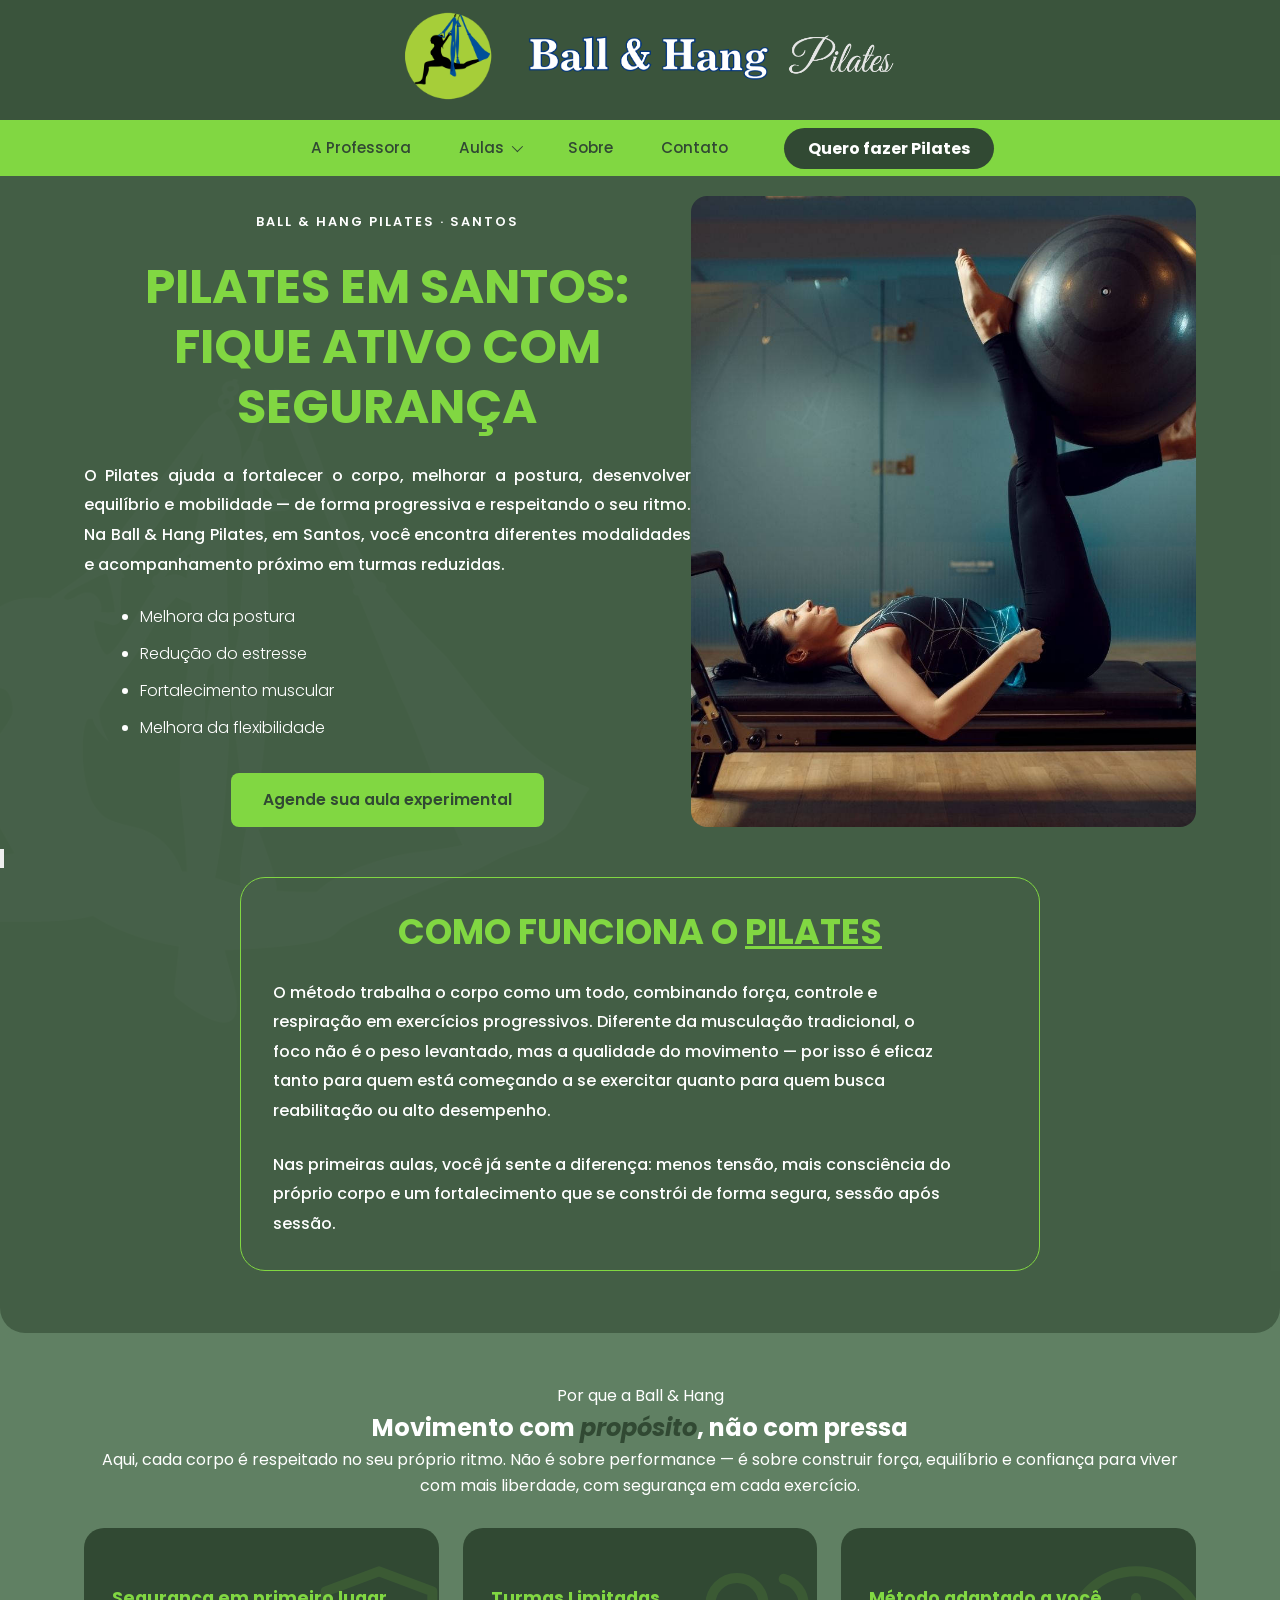
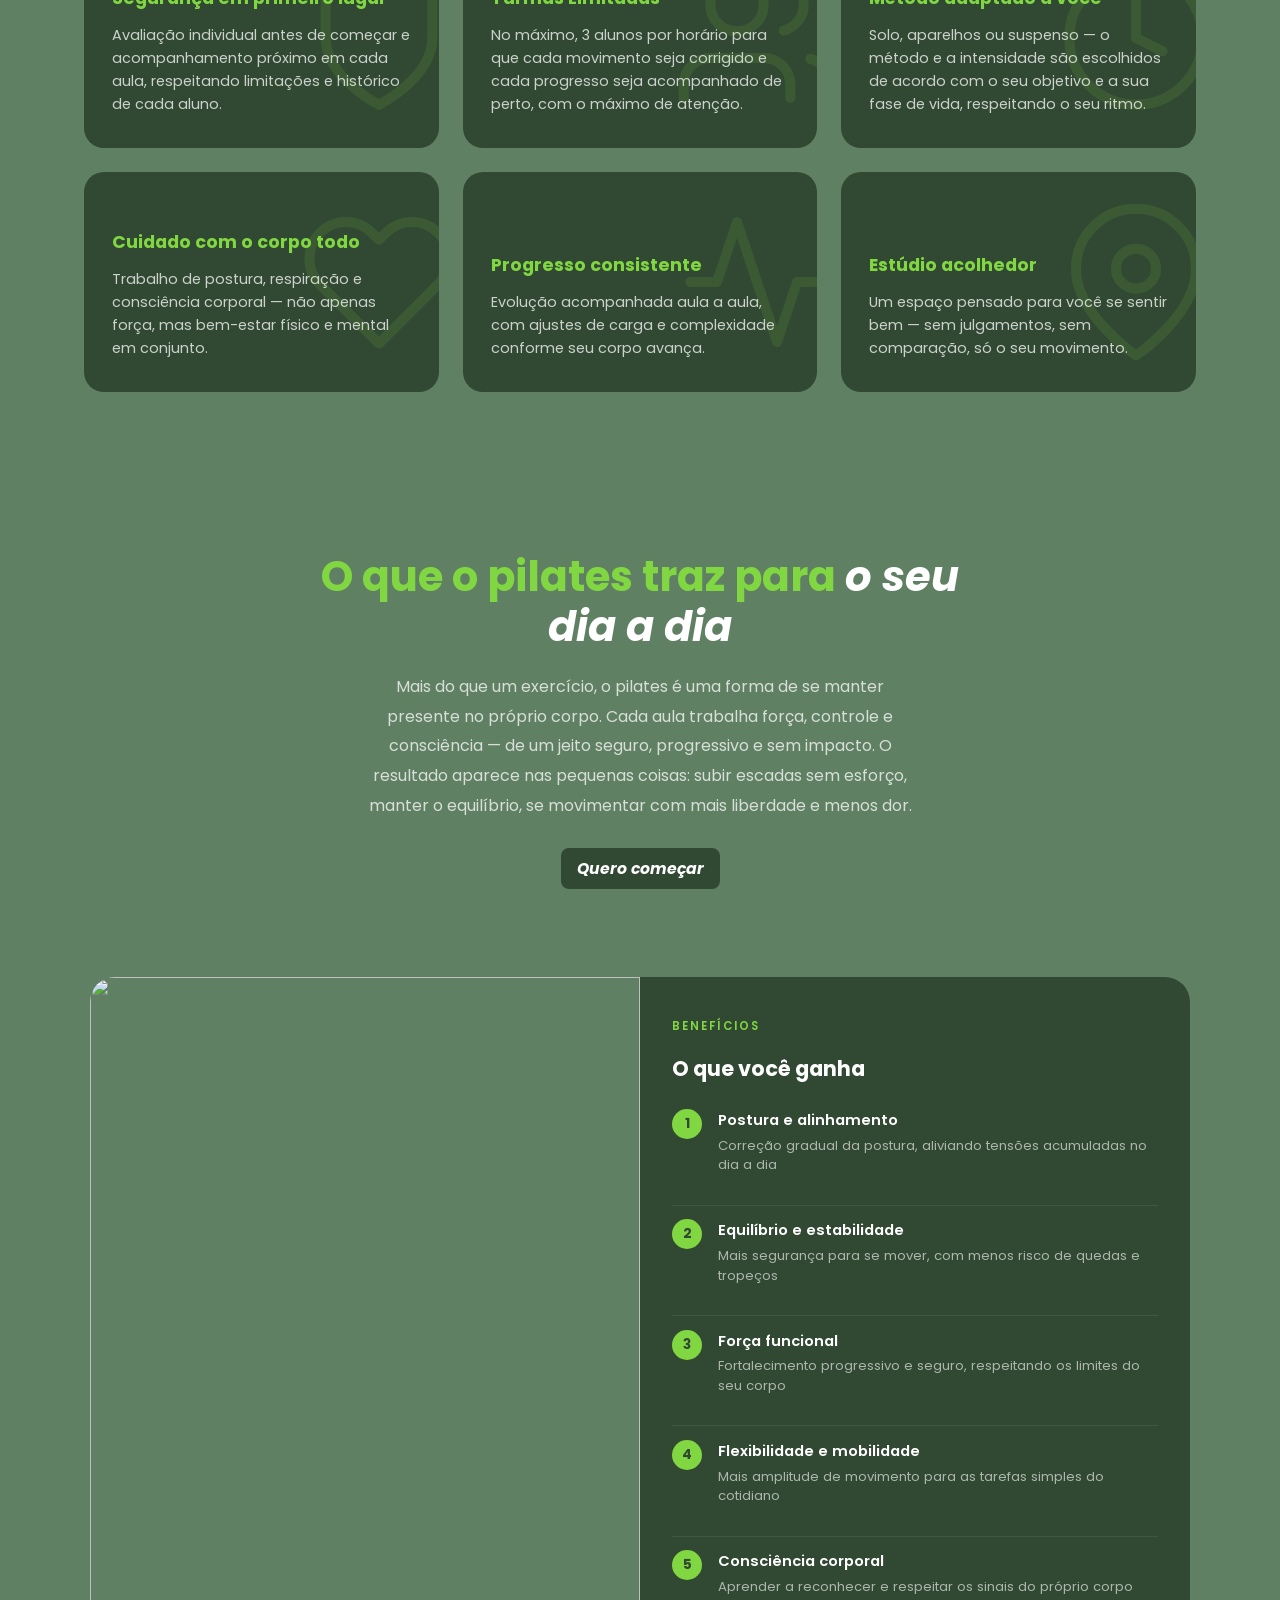
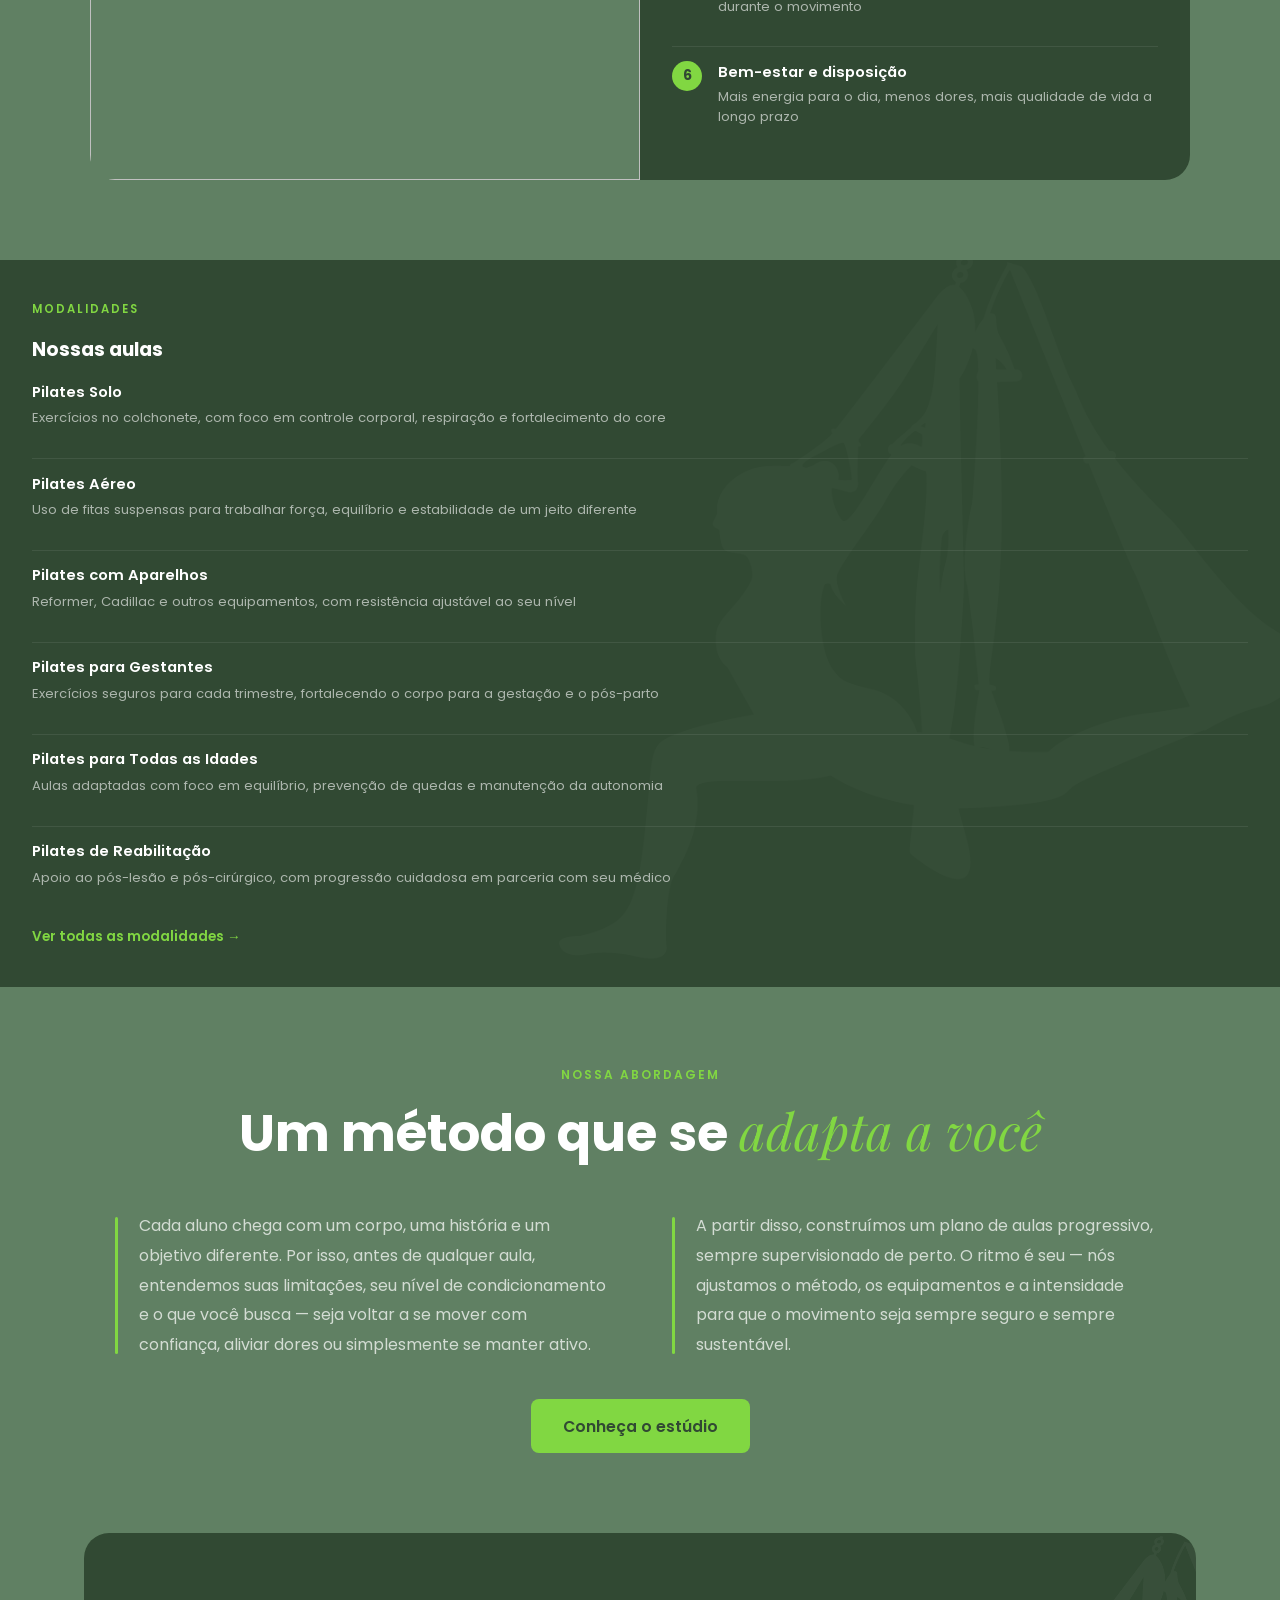
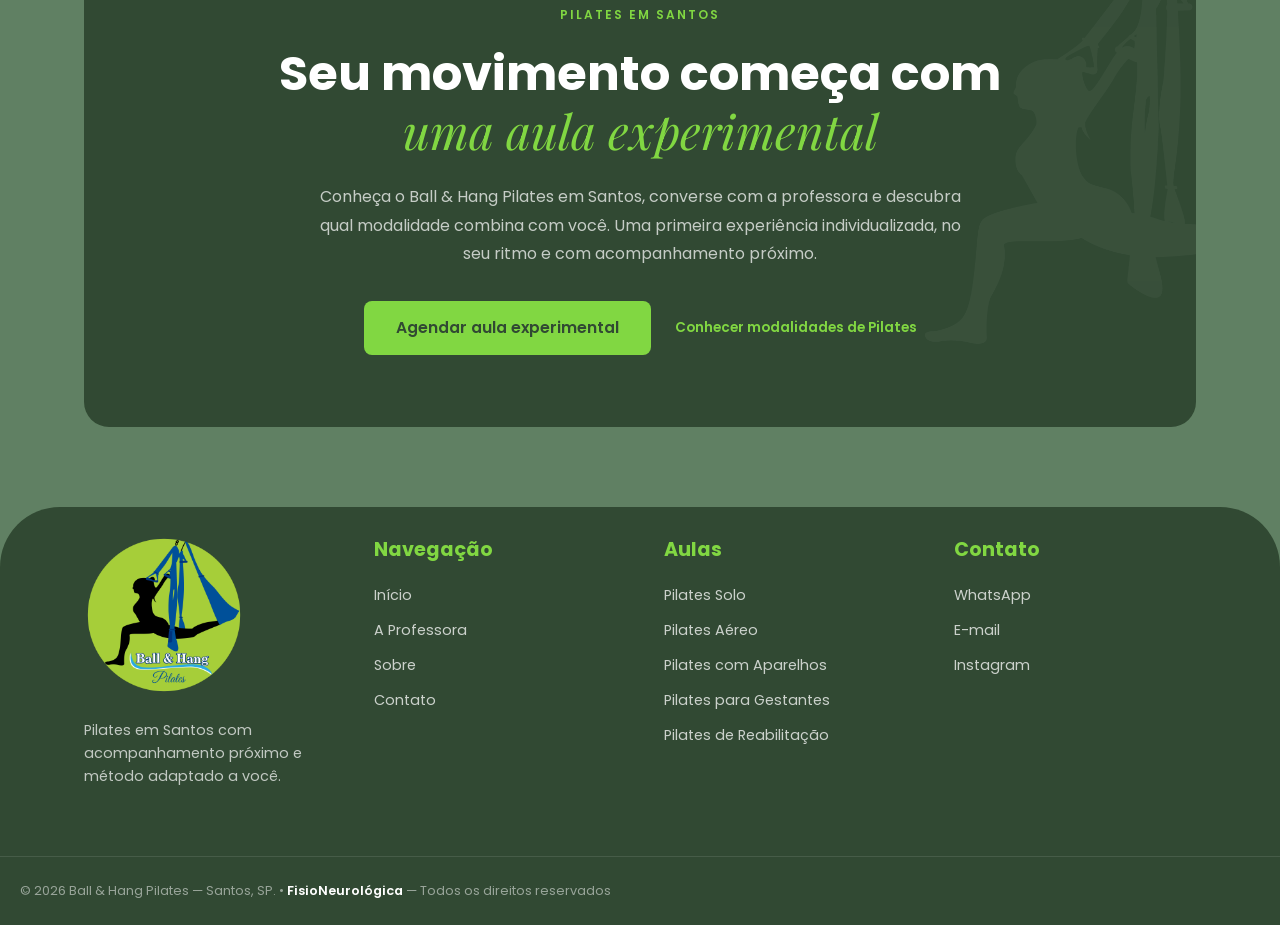
==== commit 40f8986d: "atualizado links relativos" ====
--- a/index.html
+++ b/index.html
@@ -25,7 +25,7 @@
     <meta property="og:image" content="https://ballandhangpilates.com.br/assets/ballandhang-thumb.png">
     <meta name="twitter:card" content="summary_large_image">
 
-    <link rel="stylesheet" href="/style.css">
+    <link rel="stylesheet" href="./style.css">
 
     <script type="application/ld+json">
     {
@@ -86,15 +86,15 @@
                     </a>
 
                     <div class="dropdown dropdown-menu">
-                        <a href="/aulas/pilates-aereo/">Pilates Aéreo</a>
-                        <a href="/aulas/pilates-bola/">Pilates Bola</a>
-                        <a href="/aulas/pilates-aparelhos/">Pilates com Aparelhos</a>
-                        <a href="/aulas/pilates-gestantes/">Pilates para Gestantes</a>
-                        <a href="/aulas/pilates-idades/">Pilates para Todas as Idades</a>
-                        <a href="/aulas/pilates-clinico/">Pilates Clínico</a>
-                        <a href="/aulas/pilates-suspenso/">Pilates Suspenso</a>
-                        <a href="/aulas/pilates-solo/">Pilates Solo</a>
-                        <a href="/aulas/elastic-training/">Elastic Training</a>
+                        <a href="./aulas/pilates-aereo/">Pilates Aéreo</a>
+                        <a href="./aulas/pilates-bola/">Pilates Bola</a>
+                        <a href="./aulas/pilates-aparelhos/">Pilates com Aparelhos</a>
+                        <a href="./aulas/pilates-gestantes/">Pilates para Gestantes</a>
+                        <a href="./aulas/pilates-idades/">Pilates para Todas as Idades</a>
+                        <a href="./aulas/pilates-clinico/">Pilates Clínico</a>
+                        <a href="./aulas/pilates-suspenso/">Pilates Suspenso</a>
+                        <a href="./aulas/pilates-solo/">Pilates Solo</a>
+                        <a href="./aulas/elastic-training/">Elastic Training</a>
                     </div>
                 </li>
 
@@ -105,7 +105,7 @@
 
 
 
-                <li class="nav-item"><a href="/contato/">Contato</a></li>
+                <li class="nav-item"><a href="./contato/">Contato</a></li>
 
 
 
@@ -149,7 +149,7 @@
 
                 <div class="como-funciona">
                     <div class="content" style="max-width: 100%;">
-                        <h2>Como funciona o <a href="/sobre/pilates/">Pilates</a></h2>
+                        <h2>Como funciona o <a href="./sobre/pilates/">Pilates</a></h2>
                         <p>O método trabalha o corpo como um todo, combinando força, controle e respiração em exercícios progressivos. Diferente da musculação tradicional, o foco não é o peso levantado, mas a qualidade do movimento — por isso é eficaz tanto para quem está começando a se exercitar quanto para quem busca reabilitação ou alto desempenho.</p>
                         <p>Nas primeiras aulas, você já sente a diferença: menos tensão, mais consciência do próprio corpo e um fortalecimento que se constrói de forma segura, sessão após sessão.</p>
                     </div>
@@ -257,7 +257,7 @@
             <div class="beneficios-cards">
 
                 <div class="beneficios-img-wrapper">
-                    <img class="beneficios-img" src="assets/images/pilates-ring.png" />
+                    <img class="beneficios-img" src=".assets/images/pilates-ring.png" />
                 </div>
 
                 <div class="beneficios-card">
@@ -323,37 +323,37 @@
                     <span class="beneficios-card-eyebrow">Modalidades</span>
                     <h3>Nossas aulas</h3>
 
-                    <a href="/aulas/pilates-solo/" class="aula-item">
+                    <a href="./aulas/pilates-solo/" class="aula-item">
                         <strong>Pilates Solo</strong>
                         <span>Exercícios no colchonete, com foco em controle corporal, respiração e fortalecimento do core</span>
                     </a>
 
-                    <a href="/aulas/pilates-aereo/" class="aula-item">
+                    <a href="./aulas/pilates-aereo/" class="aula-item">
                         <strong>Pilates Aéreo</strong>
                         <span>Uso de fitas suspensas para trabalhar força, equilíbrio e estabilidade de um jeito diferente</span>
                     </a>
 
-                    <a href="/aulas/pilates-aparelhos/" class="aula-item">
+                    <a href="./aulas/pilates-aparelhos/" class="aula-item">
                         <strong>Pilates com Aparelhos</strong>
                         <span>Reformer, Cadillac e outros equipamentos, com resistência ajustável ao seu nível</span>
                     </a>
 
-                    <a href="/aulas/pilates-gestantes/" class="aula-item">
+                    <a href="./aulas/pilates-gestantes/" class="aula-item">
                         <strong>Pilates para Gestantes</strong>
                         <span>Exercícios seguros para cada trimestre, fortalecendo o corpo para a gestação e o pós-parto</span>
                     </a>
 
-                    <a href="/aulas/pilates-idades/" class="aula-item">
+                    <a href="./aulas/pilates-idades/" class="aula-item">
                         <strong>Pilates para Todas as Idades</strong>
                         <span>Aulas adaptadas com foco em equilíbrio, prevenção de quedas e manutenção da autonomia</span>
                     </a>
 
-                    <a href="/aulas/pilates-reabilitacao/" class="aula-item">
+                    <a href="./aulas/pilates-reabilitacao/" class="aula-item">
                         <strong>Pilates de Reabilitação</strong>
                         <span>Apoio ao pós-lesão e pós-cirúrgico, com progressão cuidadosa em parceria com seu médico</span>
                     </a>
 
-                    <a href="/aulas/" class="ver-todas-link">Ver todas as modalidades →</a>
+                    <a href="./aulas/" class="ver-todas-link">Ver todas as modalidades →</a>
                 </div>
             </div>
         </section>
@@ -404,7 +404,7 @@
                         Agendar aula experimental
                     </a>
 
-                    <a href="/aulas/" class="ver-todas-link">
+                    <a href="./aulas/" class="ver-todas-link">
                         Conhecer modalidades de Pilates
                     </a>
                 </div>
@@ -475,4 +475,4 @@
     <script src="/script.js"></script>
 </body>
 
-</html>+</html>
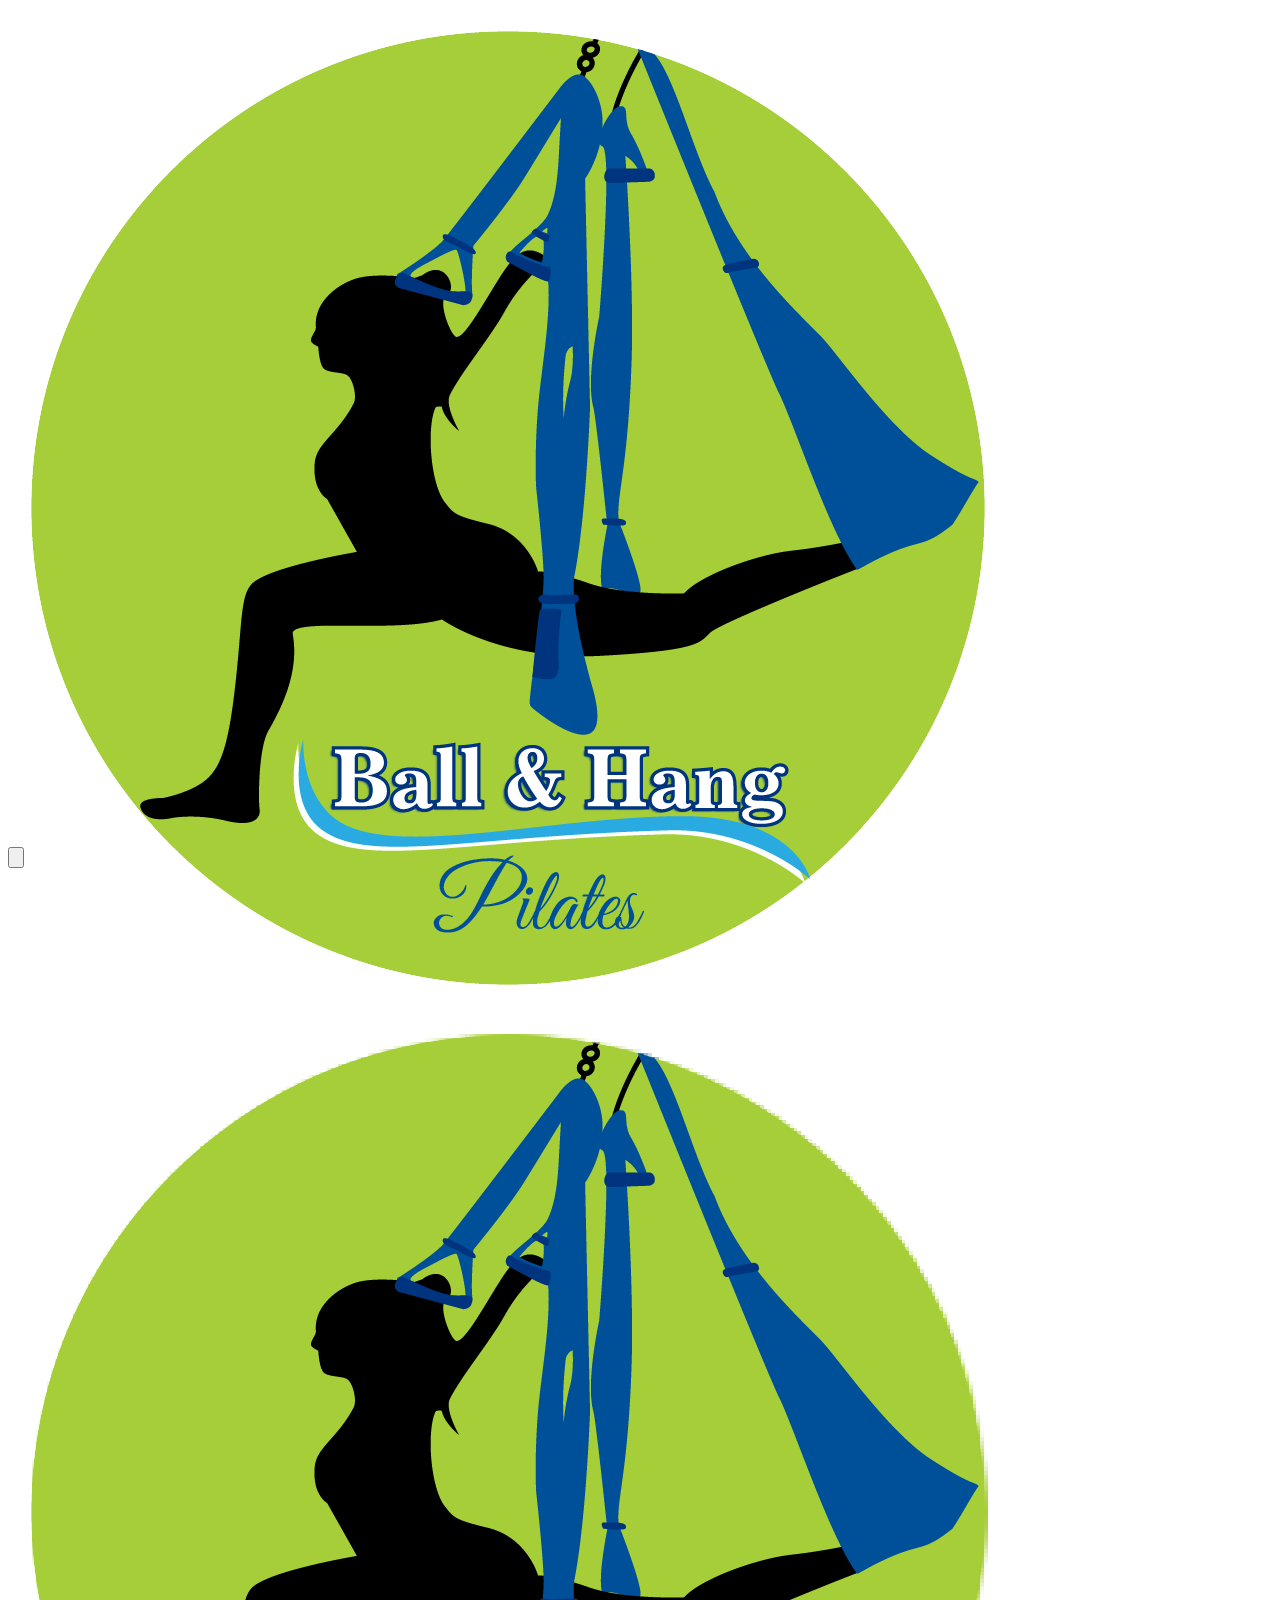
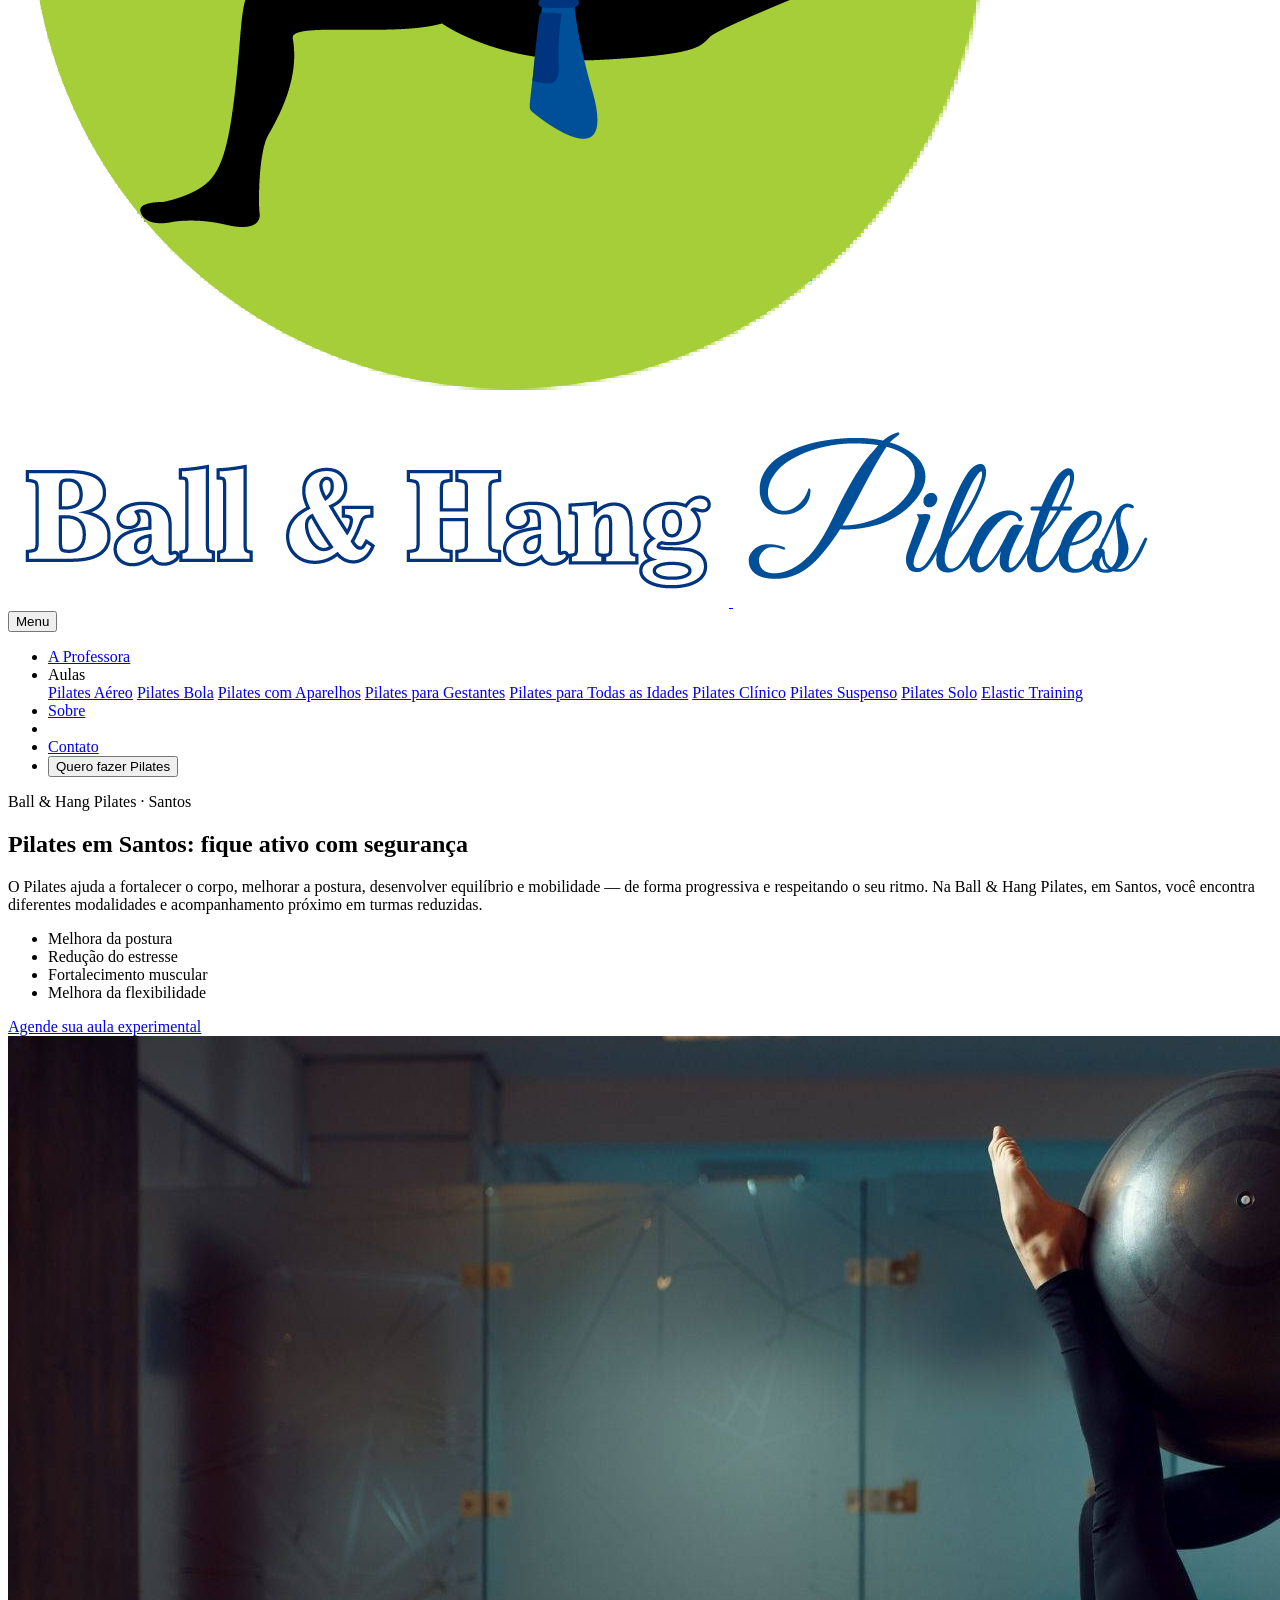
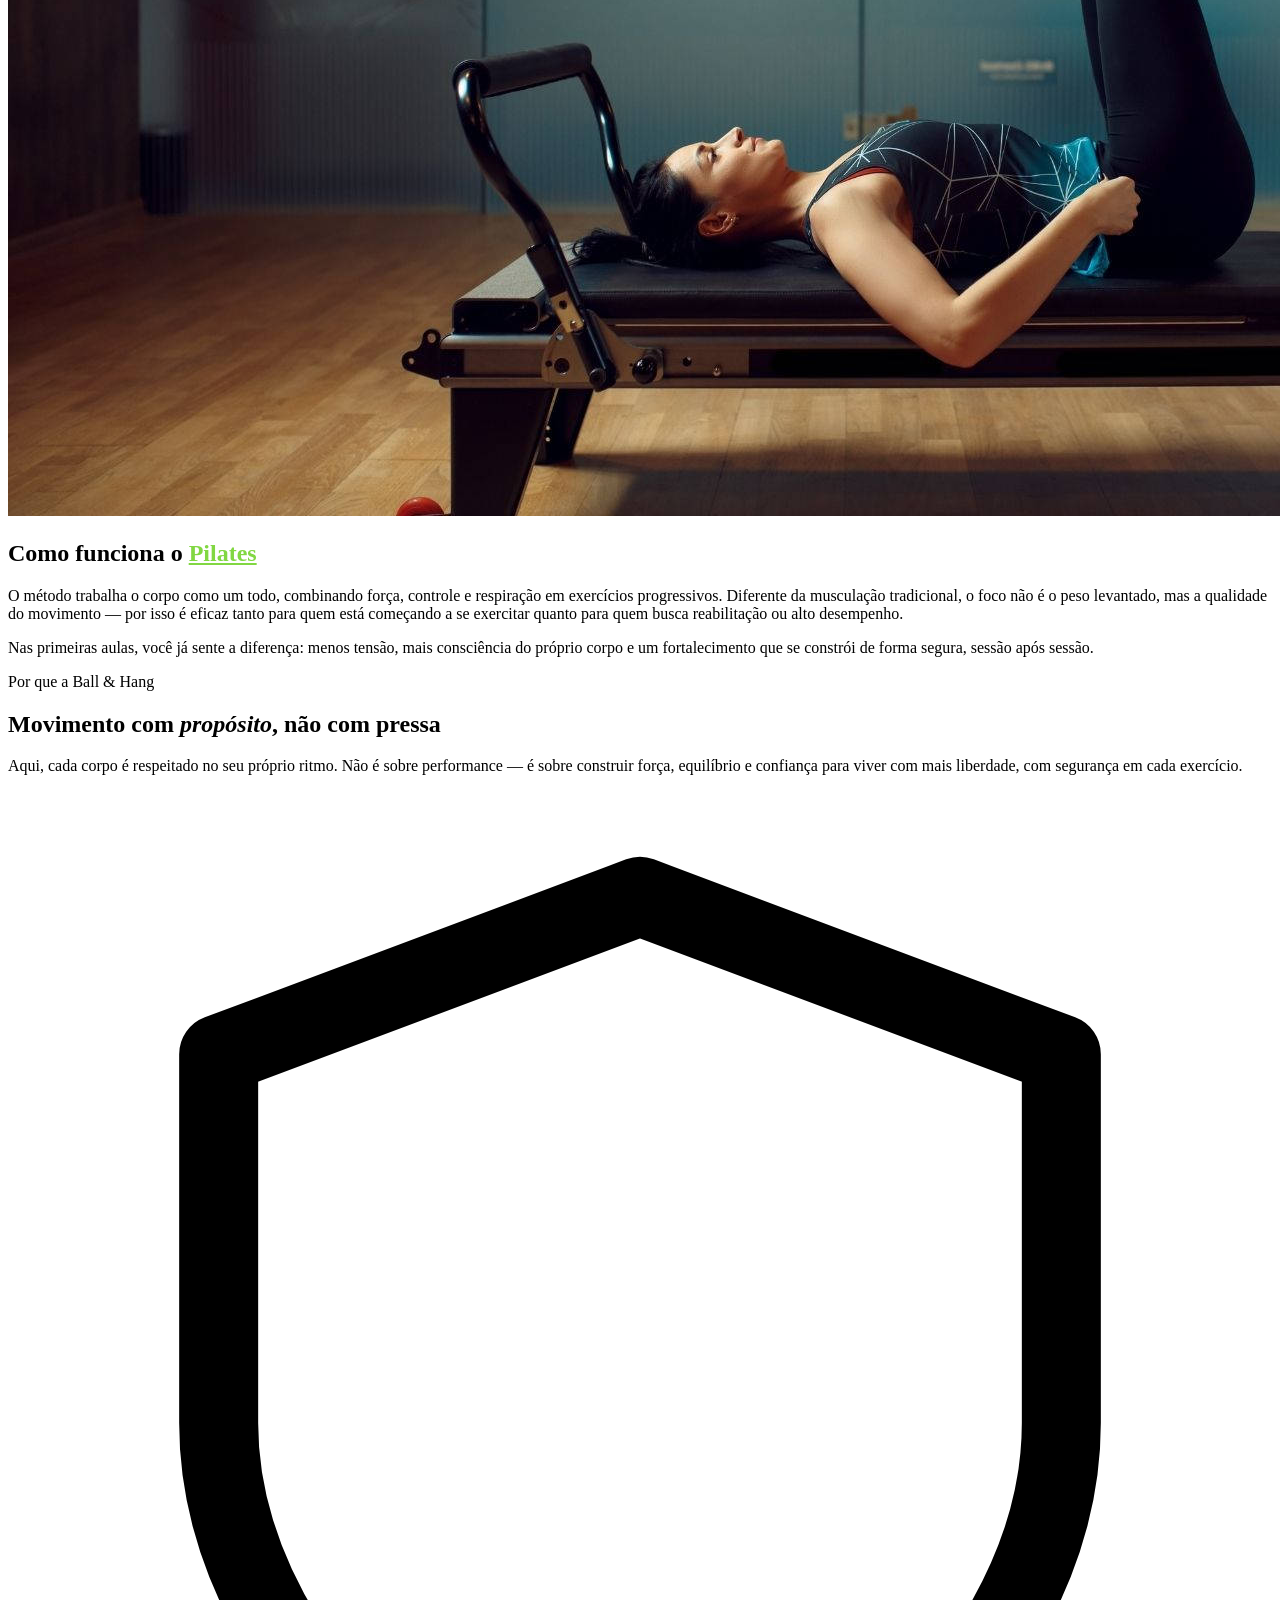
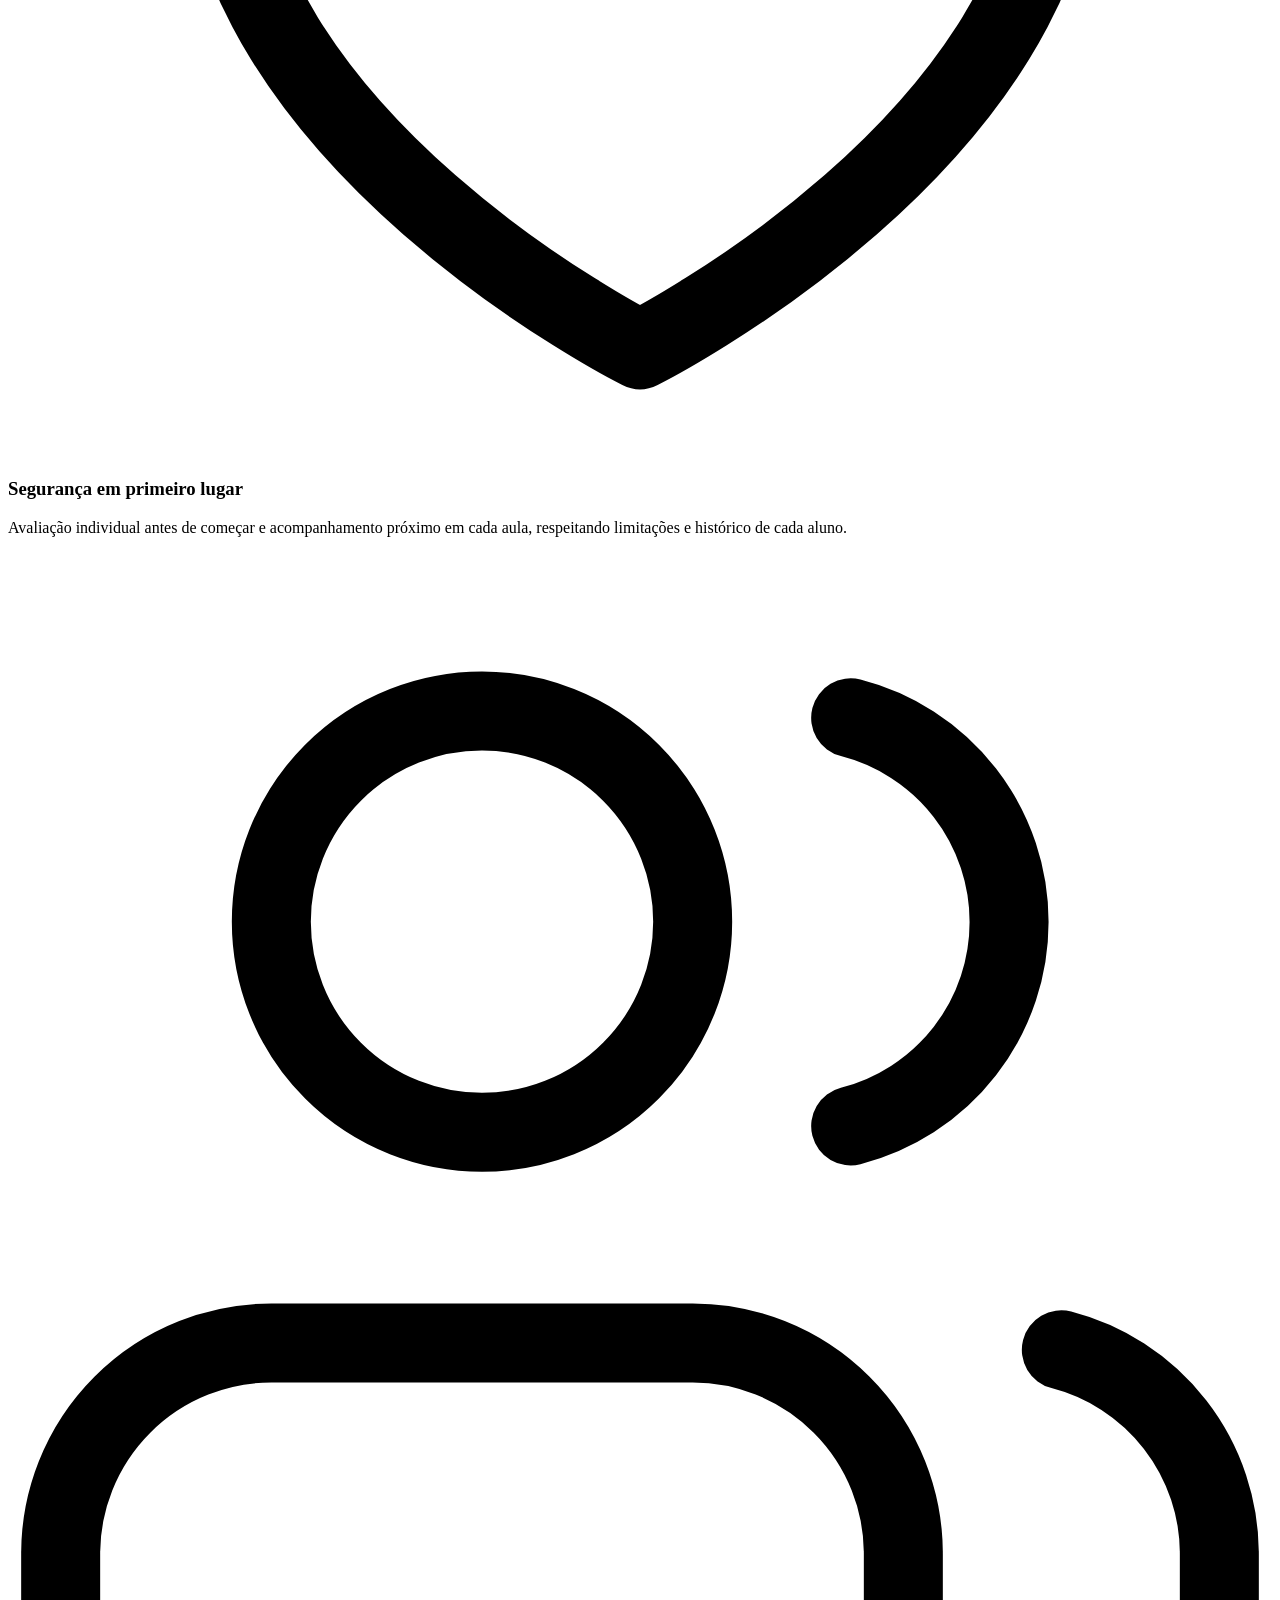
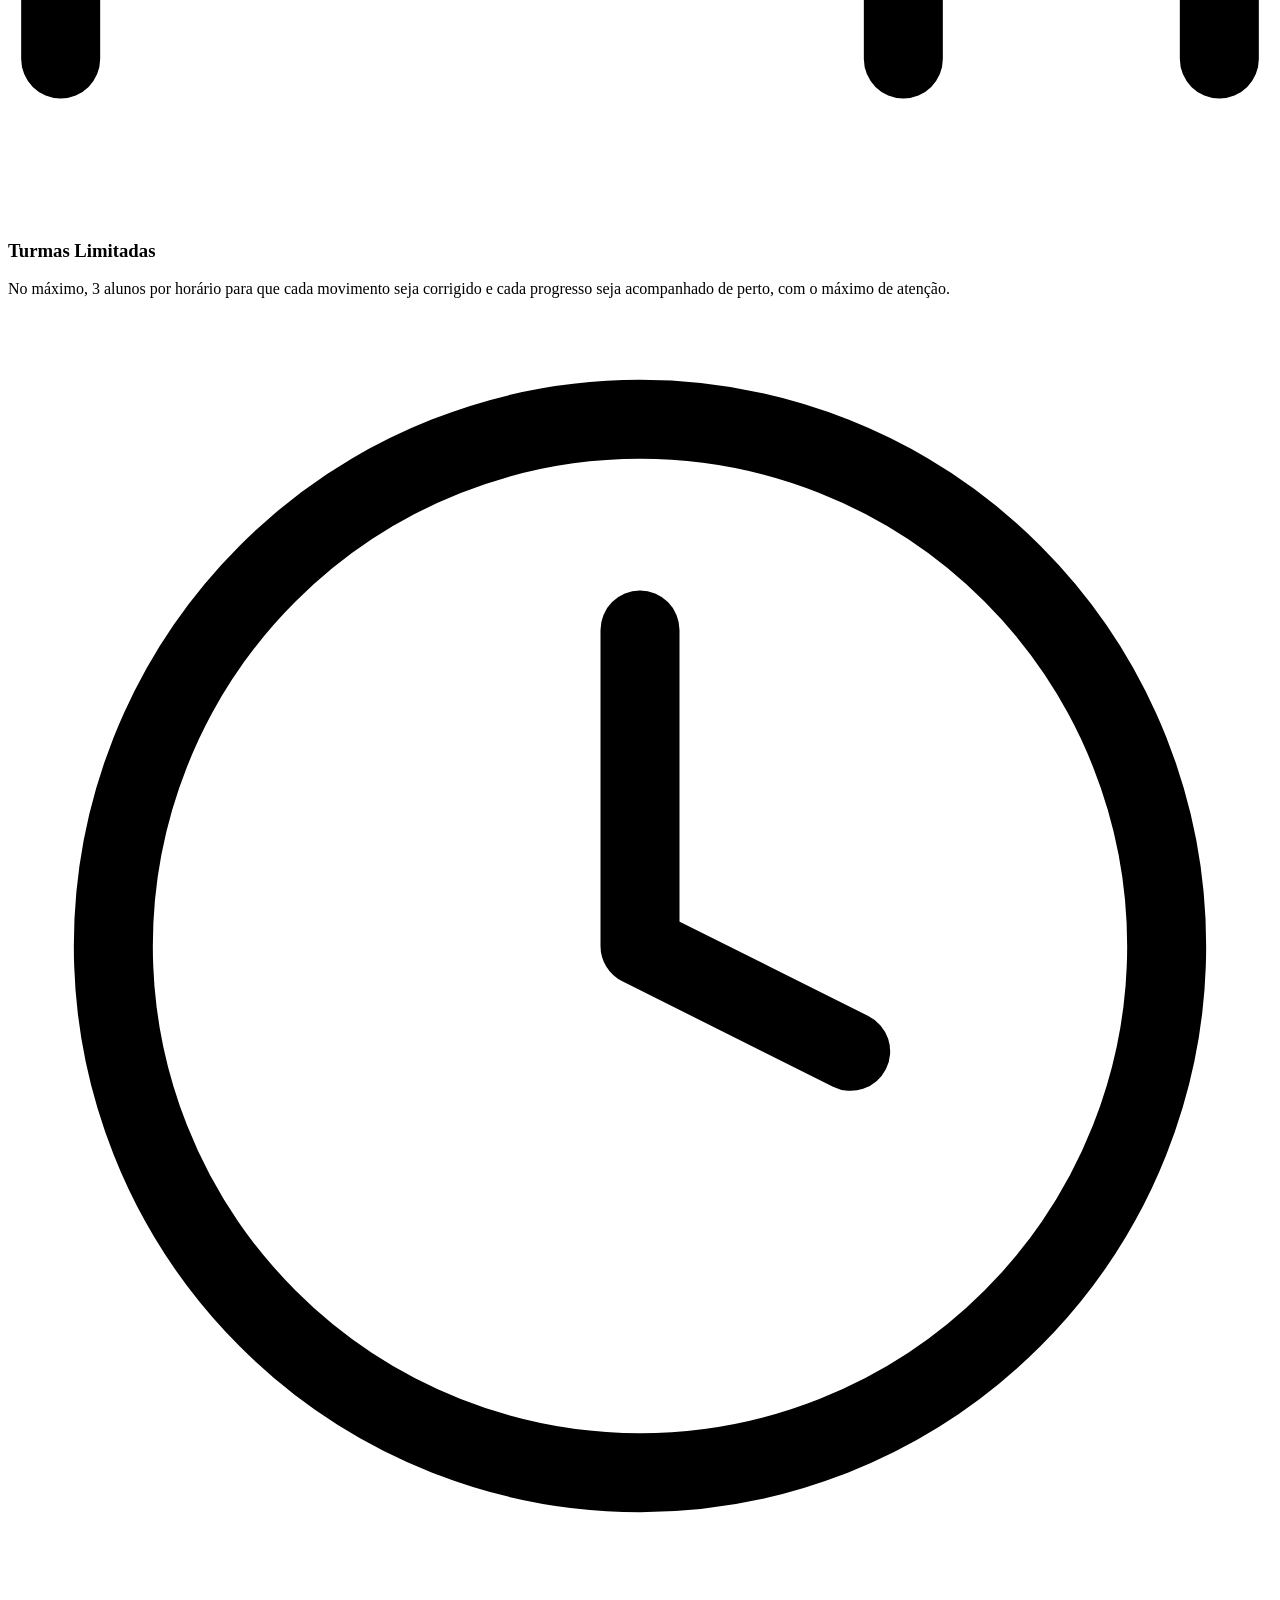
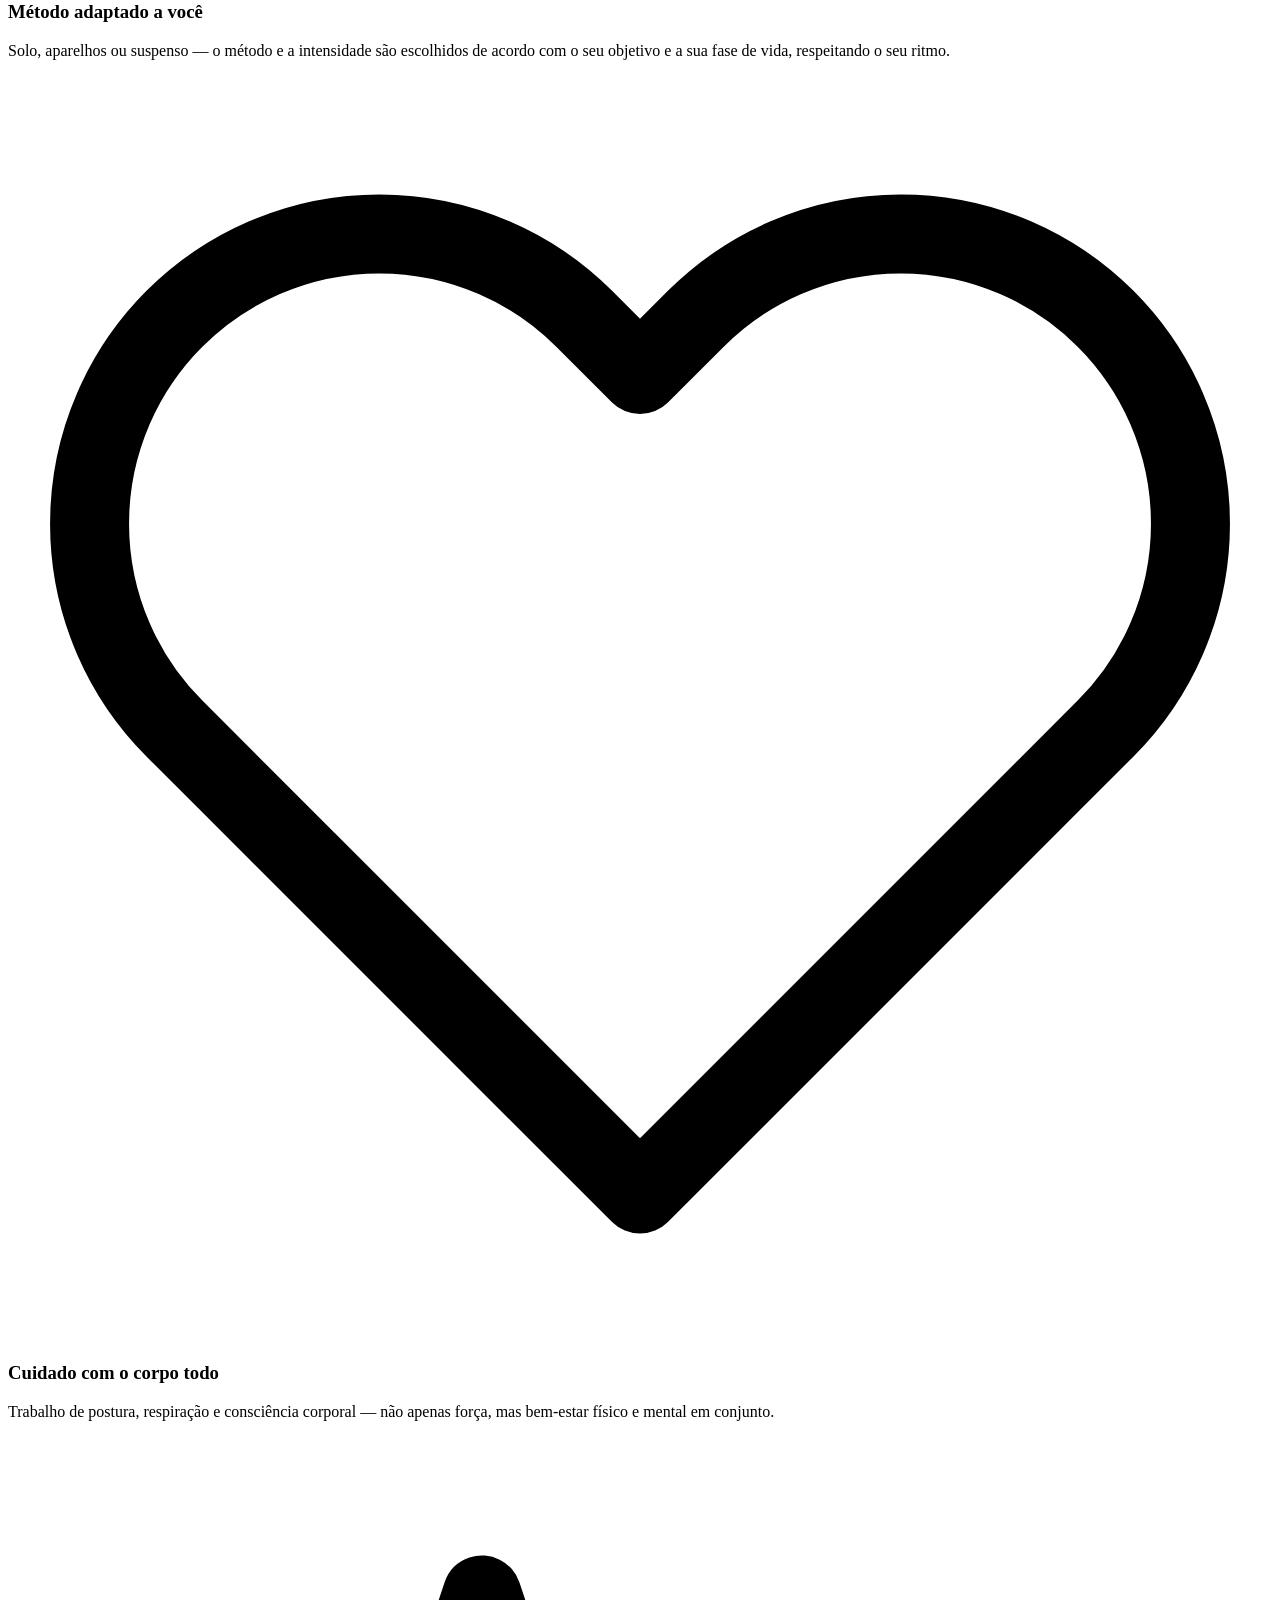
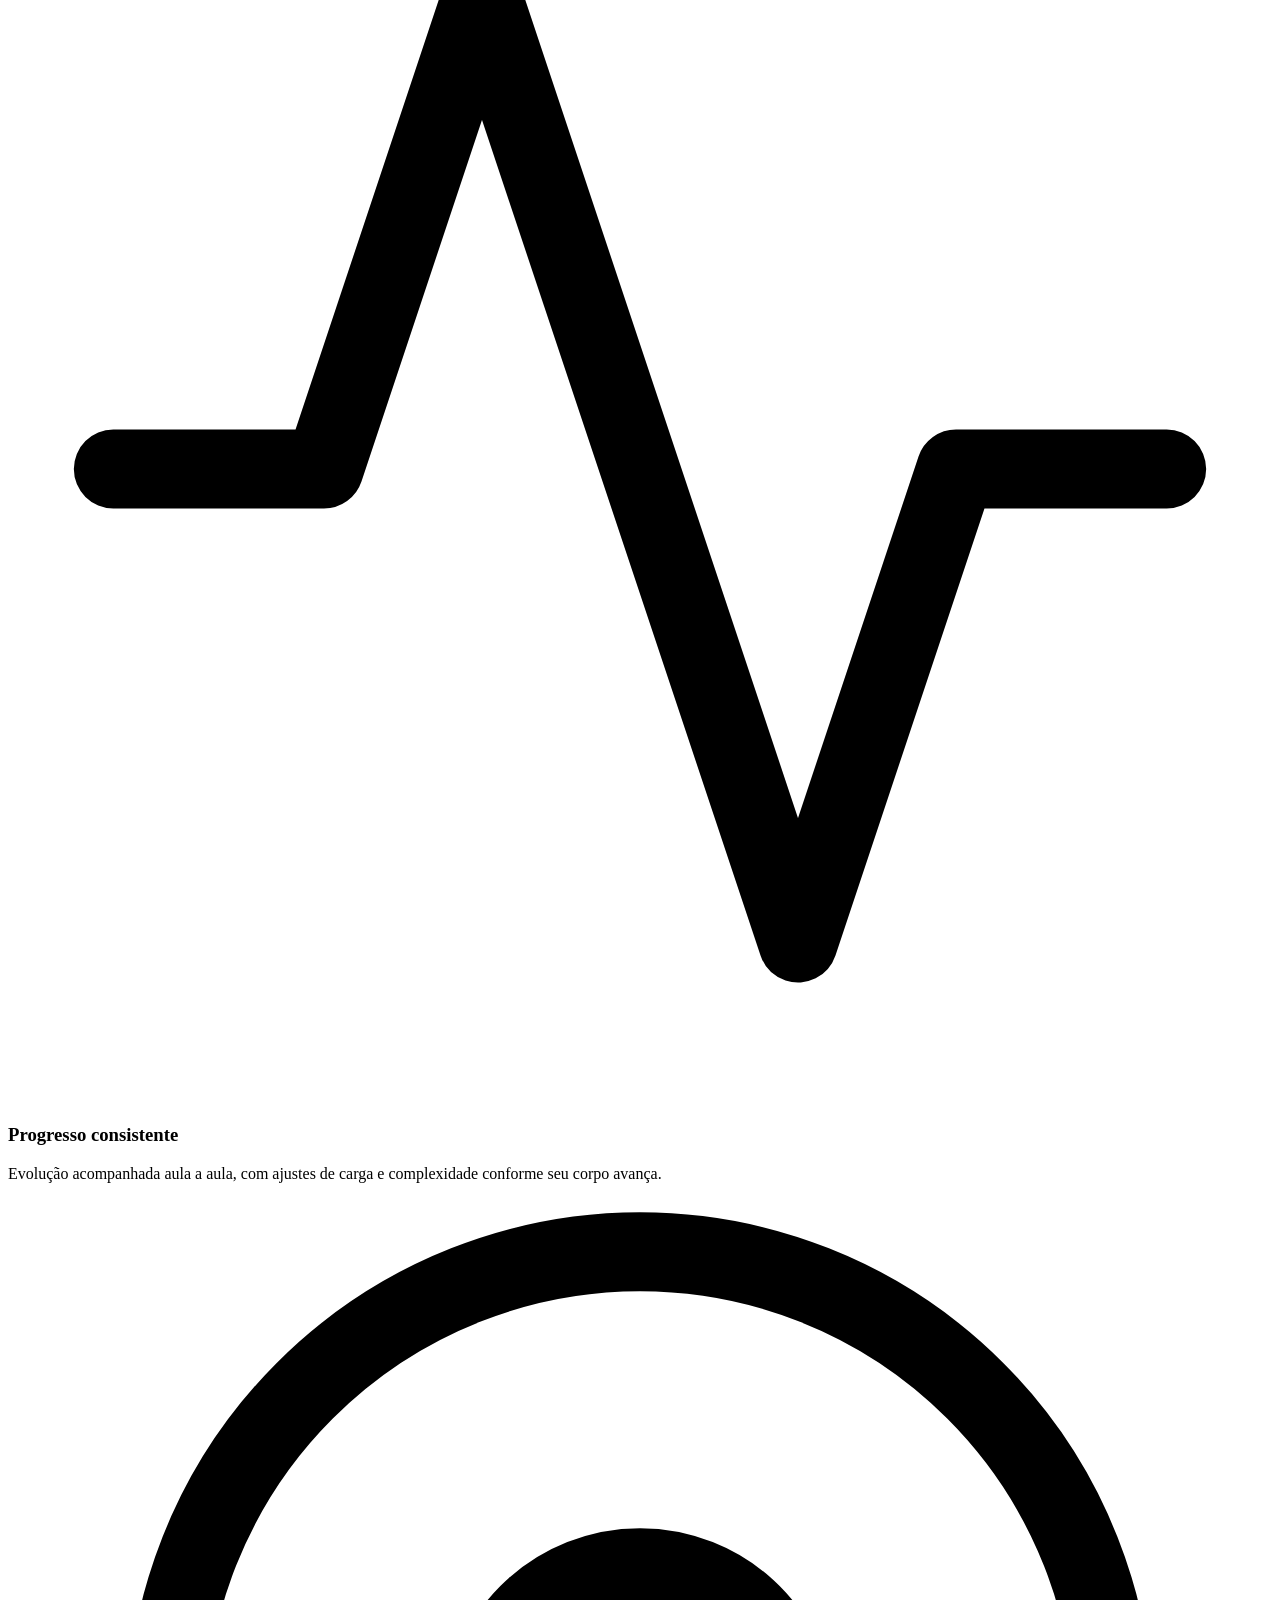
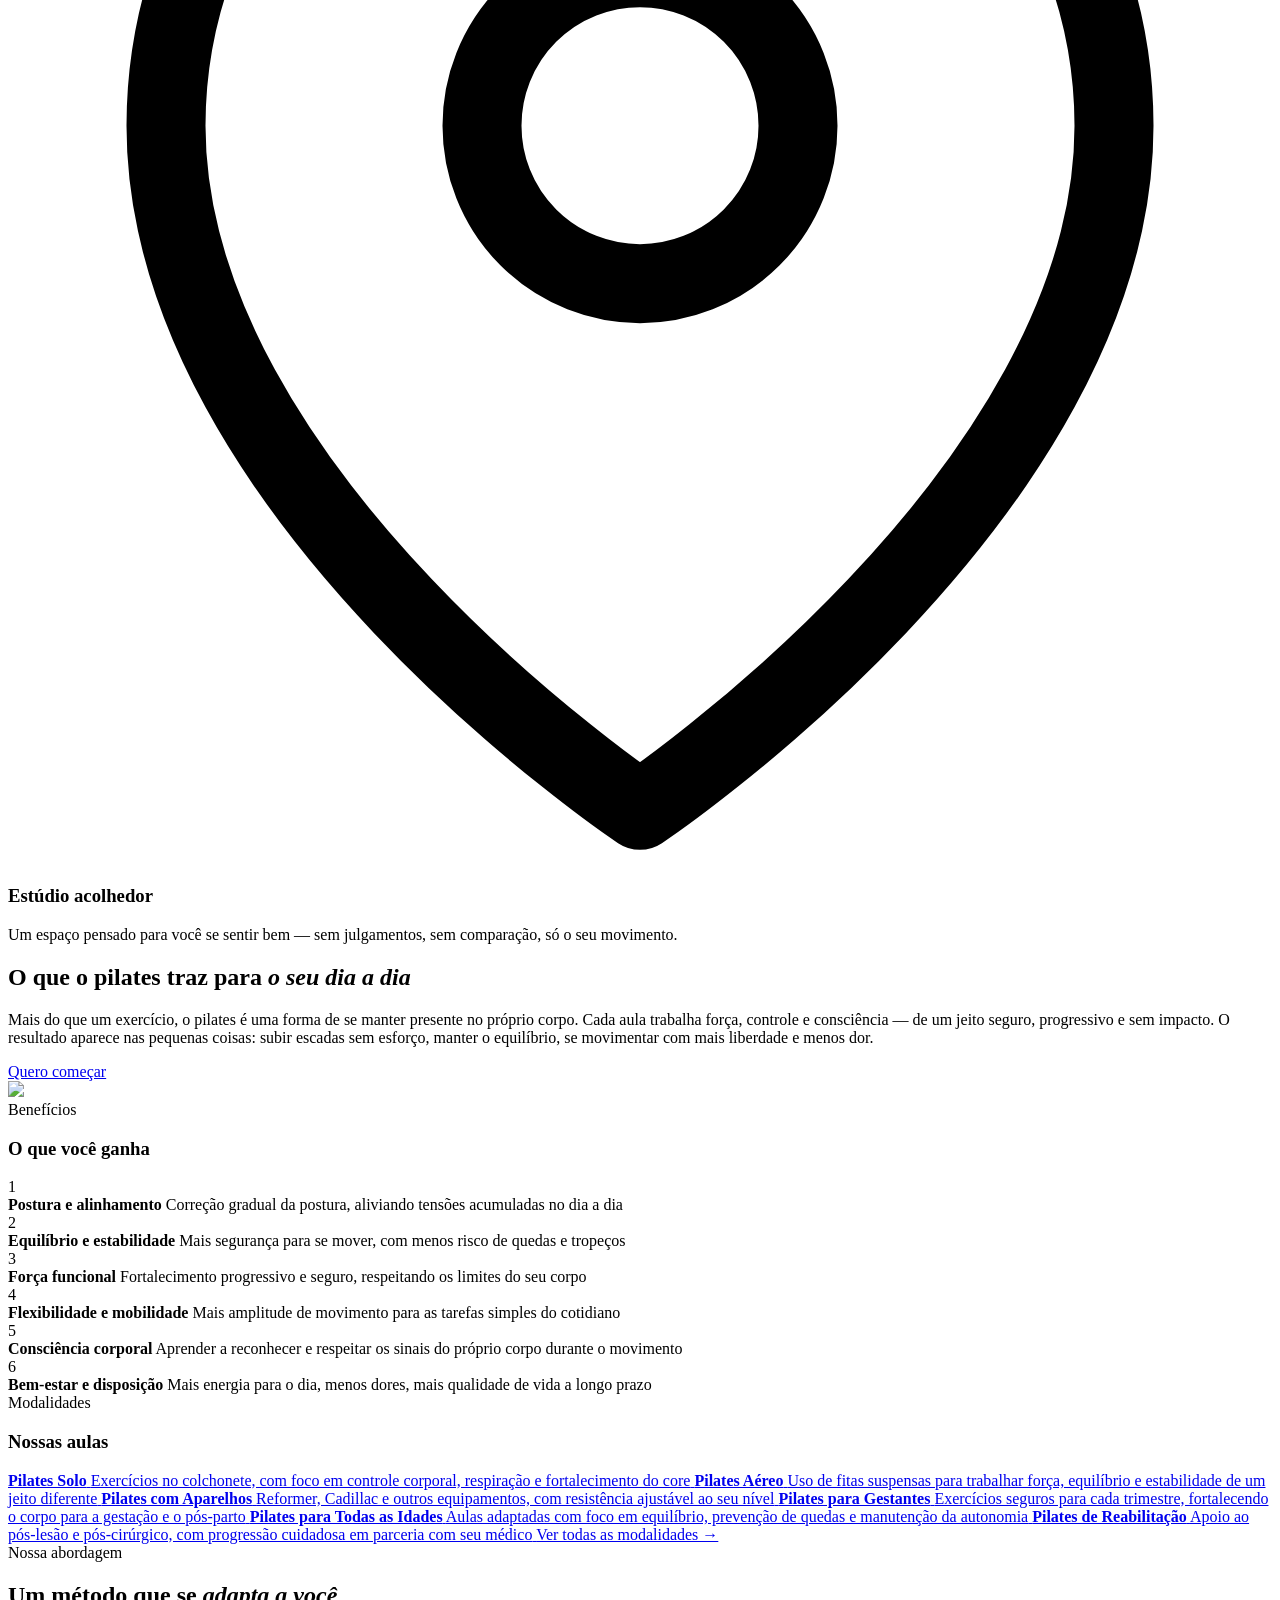
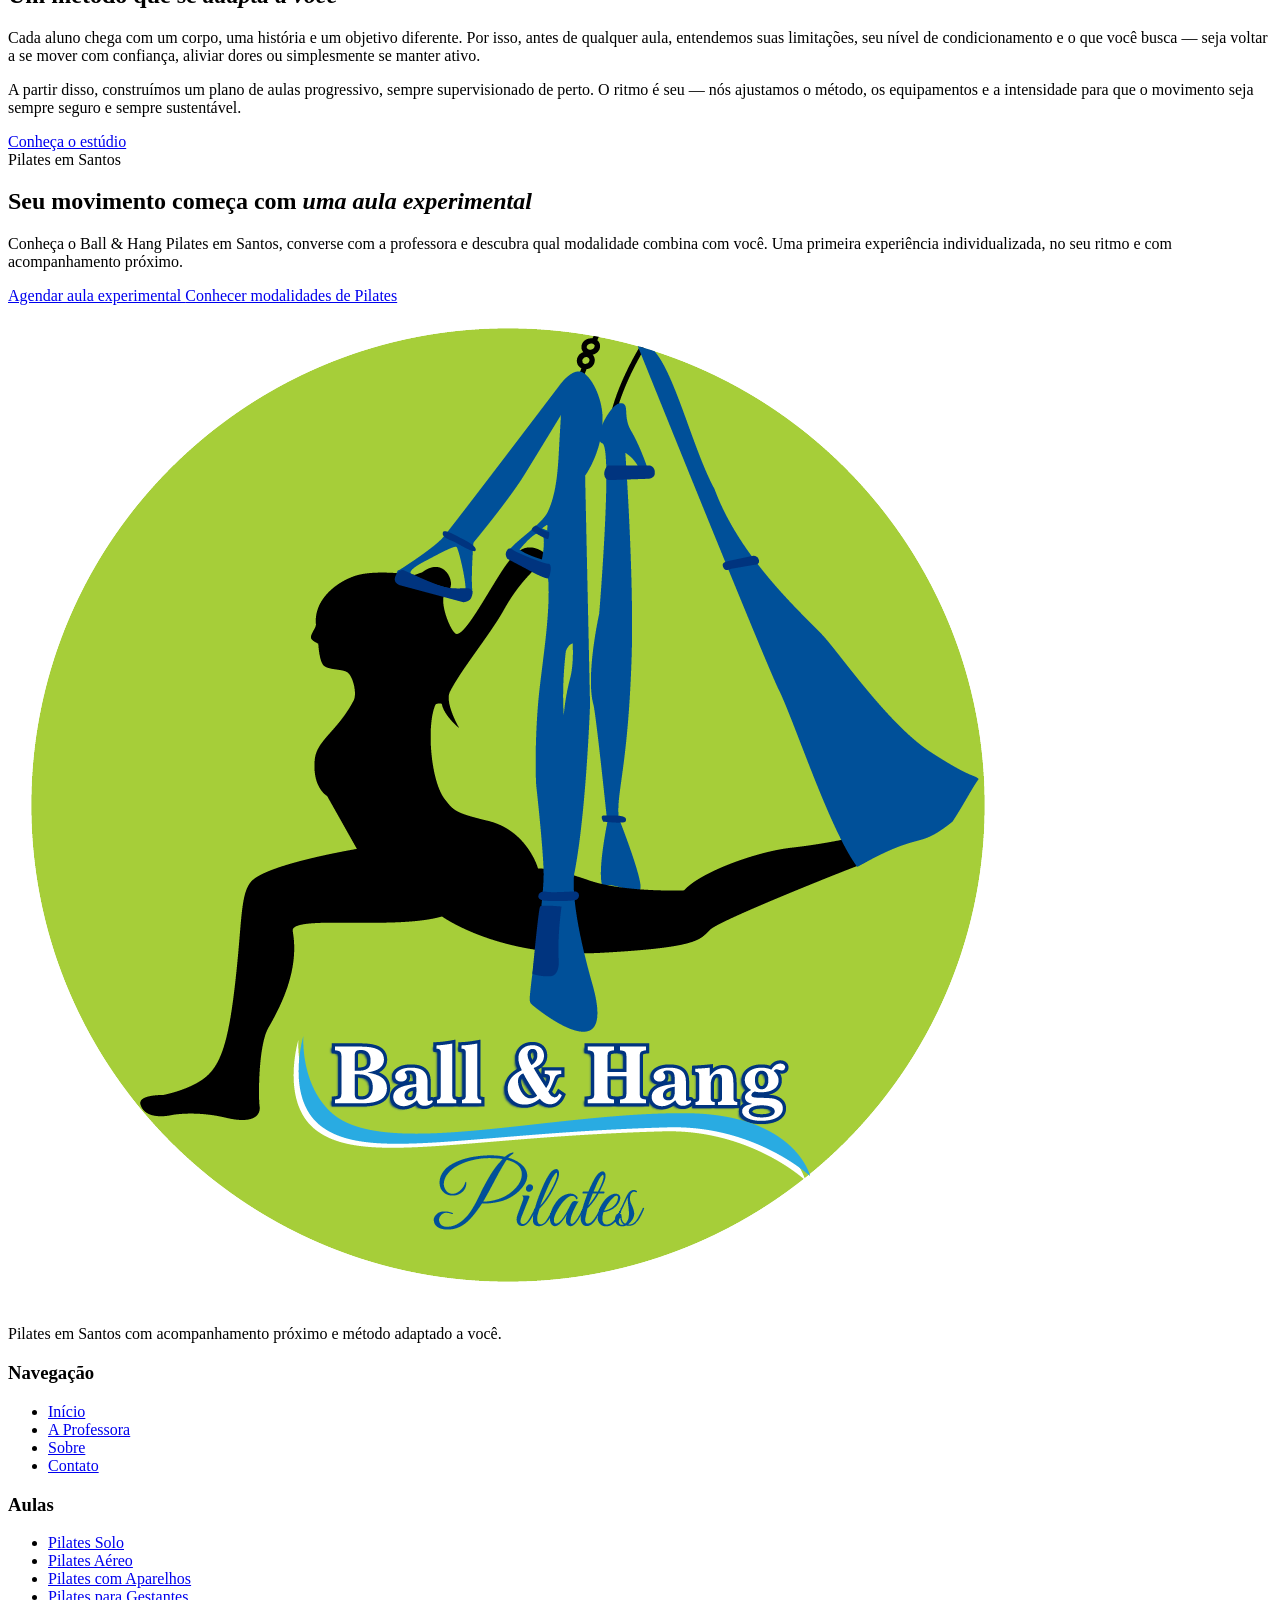
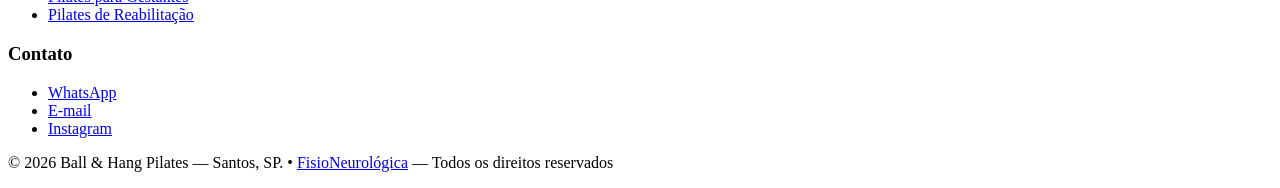
==== commit 3db8cd02: "atualizado links de paginas e styles tudo onde era ./ atualizei para "site-ballhang/" com o Replace " ====
--- a/index.html
+++ b/index.html
@@ -25,7 +25,7 @@
     <meta property="og:image" content="https://ballandhangpilates.com.br/assets/ballandhang-thumb.png">
     <meta name="twitter:card" content="summary_large_image">
 
-    <link rel="stylesheet" href="./style.css">
+    <link rel="stylesheet" href="site-ballhang/style.css">
 
     <script type="application/ld+json">
     {
@@ -86,15 +86,15 @@
                     </a>
 
                     <div class="dropdown dropdown-menu">
-                        <a href="./aulas/pilates-aereo/">Pilates Aéreo</a>
-                        <a href="./aulas/pilates-bola/">Pilates Bola</a>
-                        <a href="./aulas/pilates-aparelhos/">Pilates com Aparelhos</a>
-                        <a href="./aulas/pilates-gestantes/">Pilates para Gestantes</a>
-                        <a href="./aulas/pilates-idades/">Pilates para Todas as Idades</a>
-                        <a href="./aulas/pilates-clinico/">Pilates Clínico</a>
-                        <a href="./aulas/pilates-suspenso/">Pilates Suspenso</a>
-                        <a href="./aulas/pilates-solo/">Pilates Solo</a>
-                        <a href="./aulas/elastic-training/">Elastic Training</a>
+                        <a href="site-ballhang/aulas/pilates-aereo/">Pilates Aéreo</a>
+                        <a href="site-ballhang/aulas/pilates-bola/">Pilates Bola</a>
+                        <a href="site-ballhang/aulas/pilates-aparelhos/">Pilates com Aparelhos</a>
+                        <a href="site-ballhang/aulas/pilates-gestantes/">Pilates para Gestantes</a>
+                        <a href="site-ballhang/aulas/pilates-idades/">Pilates para Todas as Idades</a>
+                        <a href="site-ballhang/aulas/pilates-clinico/">Pilates Clínico</a>
+                        <a href="site-ballhang/aulas/pilates-suspenso/">Pilates Suspenso</a>
+                        <a href="site-ballhang/aulas/pilates-solo/">Pilates Solo</a>
+                        <a href="site-ballhang/aulas/elastic-training/">Elastic Training</a>
                     </div>
                 </li>
 
@@ -105,7 +105,7 @@
 
 
 
-                <li class="nav-item"><a href="./contato/">Contato</a></li>
+                <li class="nav-item"><a href="site-ballhang/contato/">Contato</a></li>
 
 
 
@@ -149,7 +149,7 @@
 
                 <div class="como-funciona">
                     <div class="content" style="max-width: 100%;">
-                        <h2>Como funciona o <a href="./sobre/pilates/">Pilates</a></h2>
+                        <h2>Como funciona o <a href="site-ballhang/sobre/pilates/">Pilates</a></h2>
                         <p>O método trabalha o corpo como um todo, combinando força, controle e respiração em exercícios progressivos. Diferente da musculação tradicional, o foco não é o peso levantado, mas a qualidade do movimento — por isso é eficaz tanto para quem está começando a se exercitar quanto para quem busca reabilitação ou alto desempenho.</p>
                         <p>Nas primeiras aulas, você já sente a diferença: menos tensão, mais consciência do próprio corpo e um fortalecimento que se constrói de forma segura, sessão após sessão.</p>
                     </div>
@@ -323,37 +323,37 @@
                     <span class="beneficios-card-eyebrow">Modalidades</span>
                     <h3>Nossas aulas</h3>
 
-                    <a href="./aulas/pilates-solo/" class="aula-item">
+                    <a href="site-ballhang/aulas/pilates-solo/" class="aula-item">
                         <strong>Pilates Solo</strong>
                         <span>Exercícios no colchonete, com foco em controle corporal, respiração e fortalecimento do core</span>
                     </a>
 
-                    <a href="./aulas/pilates-aereo/" class="aula-item">
+                    <a href="site-ballhang/aulas/pilates-aereo/" class="aula-item">
                         <strong>Pilates Aéreo</strong>
                         <span>Uso de fitas suspensas para trabalhar força, equilíbrio e estabilidade de um jeito diferente</span>
                     </a>
 
-                    <a href="./aulas/pilates-aparelhos/" class="aula-item">
+                    <a href="site-ballhang/aulas/pilates-aparelhos/" class="aula-item">
                         <strong>Pilates com Aparelhos</strong>
                         <span>Reformer, Cadillac e outros equipamentos, com resistência ajustável ao seu nível</span>
                     </a>
 
-                    <a href="./aulas/pilates-gestantes/" class="aula-item">
+                    <a href="site-ballhang/aulas/pilates-gestantes/" class="aula-item">
                         <strong>Pilates para Gestantes</strong>
                         <span>Exercícios seguros para cada trimestre, fortalecendo o corpo para a gestação e o pós-parto</span>
                     </a>
 
-                    <a href="./aulas/pilates-idades/" class="aula-item">
+                    <a href="site-ballhang/aulas/pilates-idades/" class="aula-item">
                         <strong>Pilates para Todas as Idades</strong>
                         <span>Aulas adaptadas com foco em equilíbrio, prevenção de quedas e manutenção da autonomia</span>
                     </a>
 
-                    <a href="./aulas/pilates-reabilitacao/" class="aula-item">
+                    <a href="site-ballhang/aulas/pilates-reabilitacao/" class="aula-item">
                         <strong>Pilates de Reabilitação</strong>
                         <span>Apoio ao pós-lesão e pós-cirúrgico, com progressão cuidadosa em parceria com seu médico</span>
                     </a>
 
-                    <a href="./aulas/" class="ver-todas-link">Ver todas as modalidades →</a>
+                    <a href="site-ballhang/aulas/" class="ver-todas-link">Ver todas as modalidades →</a>
                 </div>
             </div>
         </section>
@@ -404,7 +404,7 @@
                         Agendar aula experimental
                     </a>
 
-                    <a href="./aulas/" class="ver-todas-link">
+                    <a href="site-ballhang/aulas/" class="ver-todas-link">
                         Conhecer modalidades de Pilates
                     </a>
                 </div>
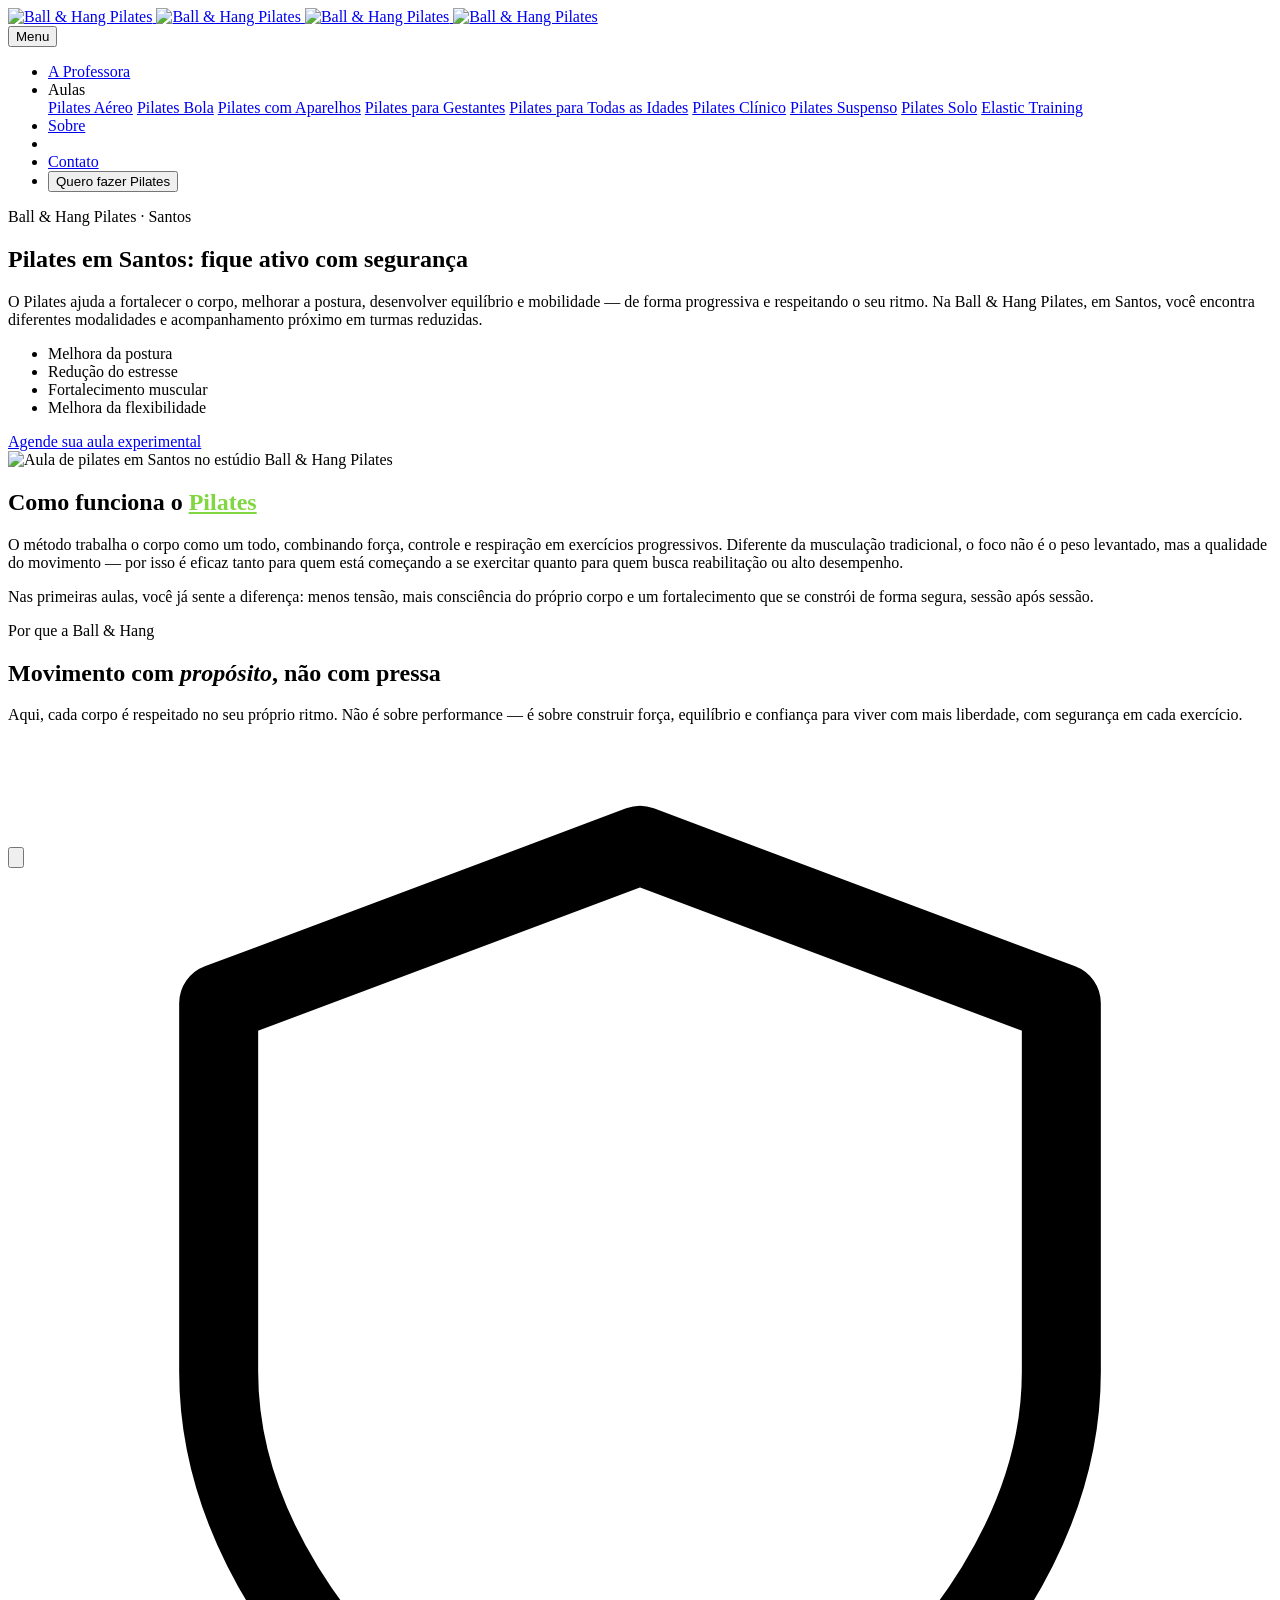
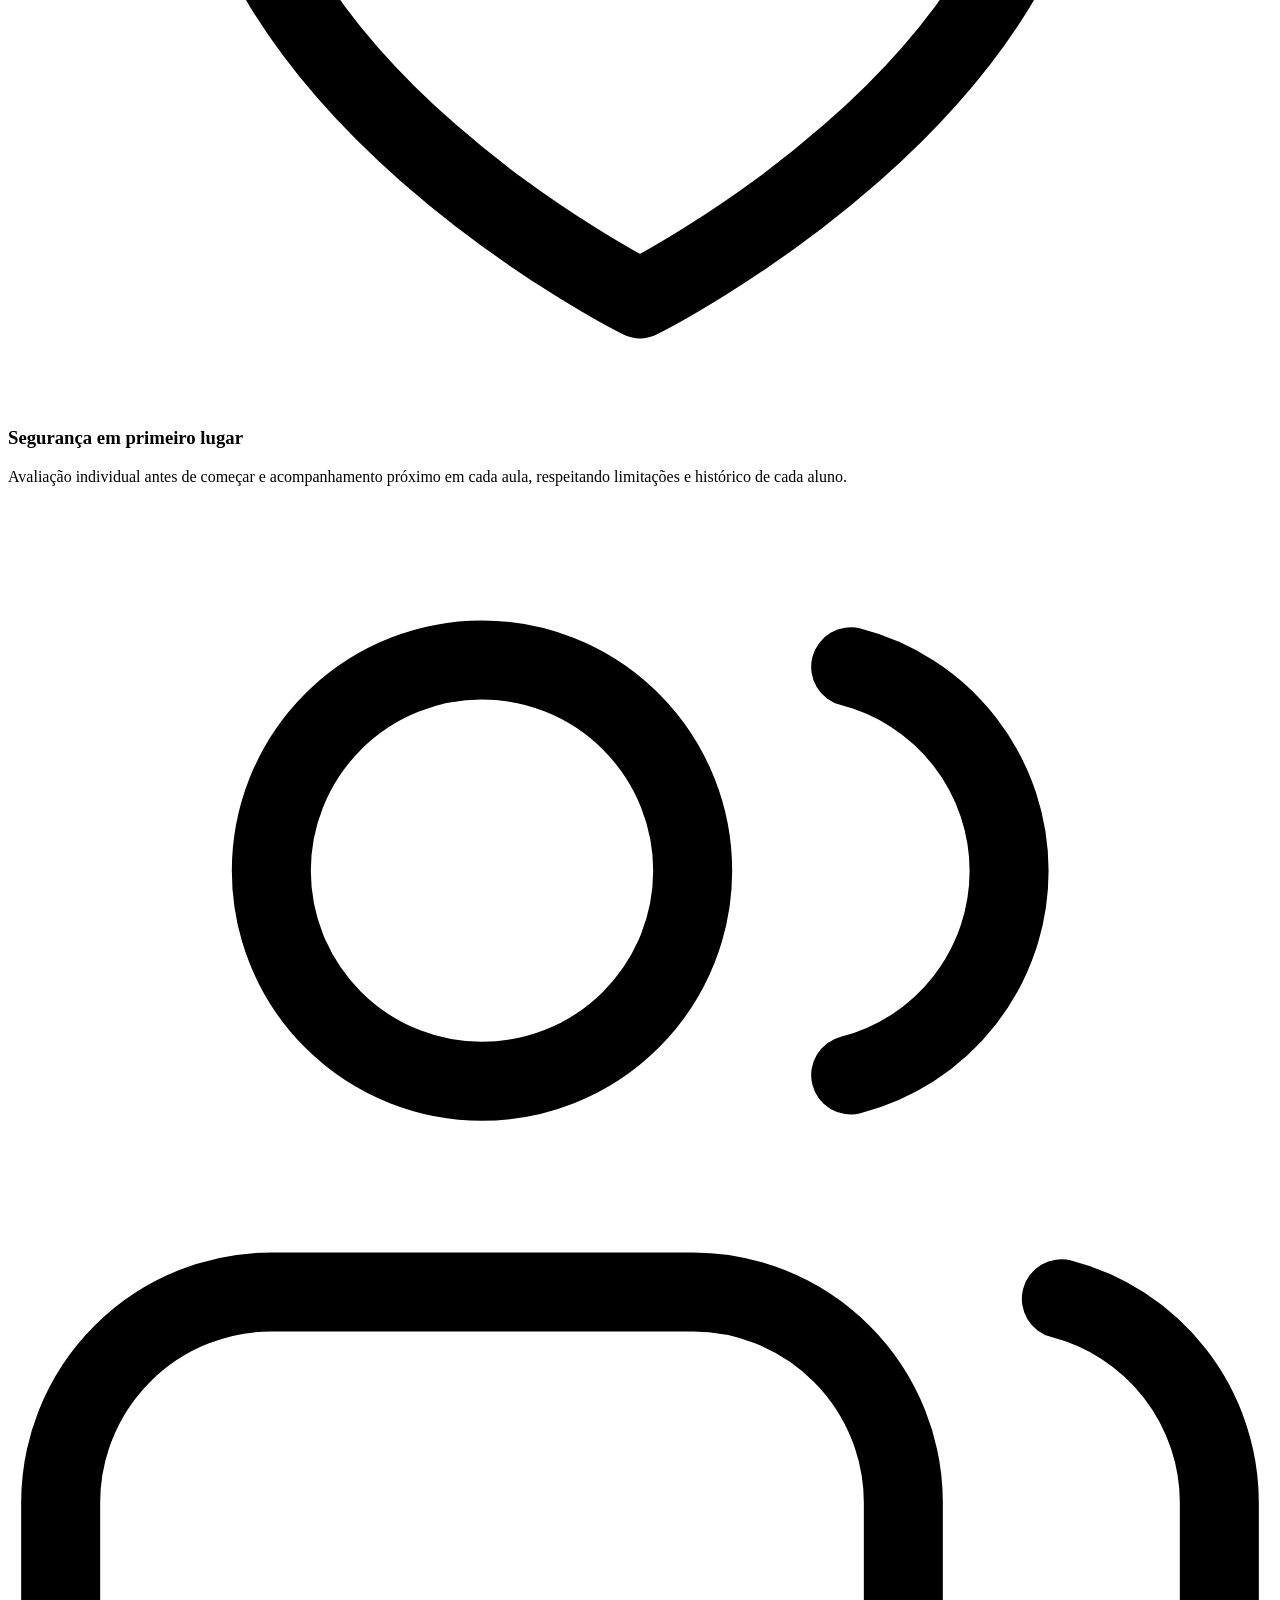
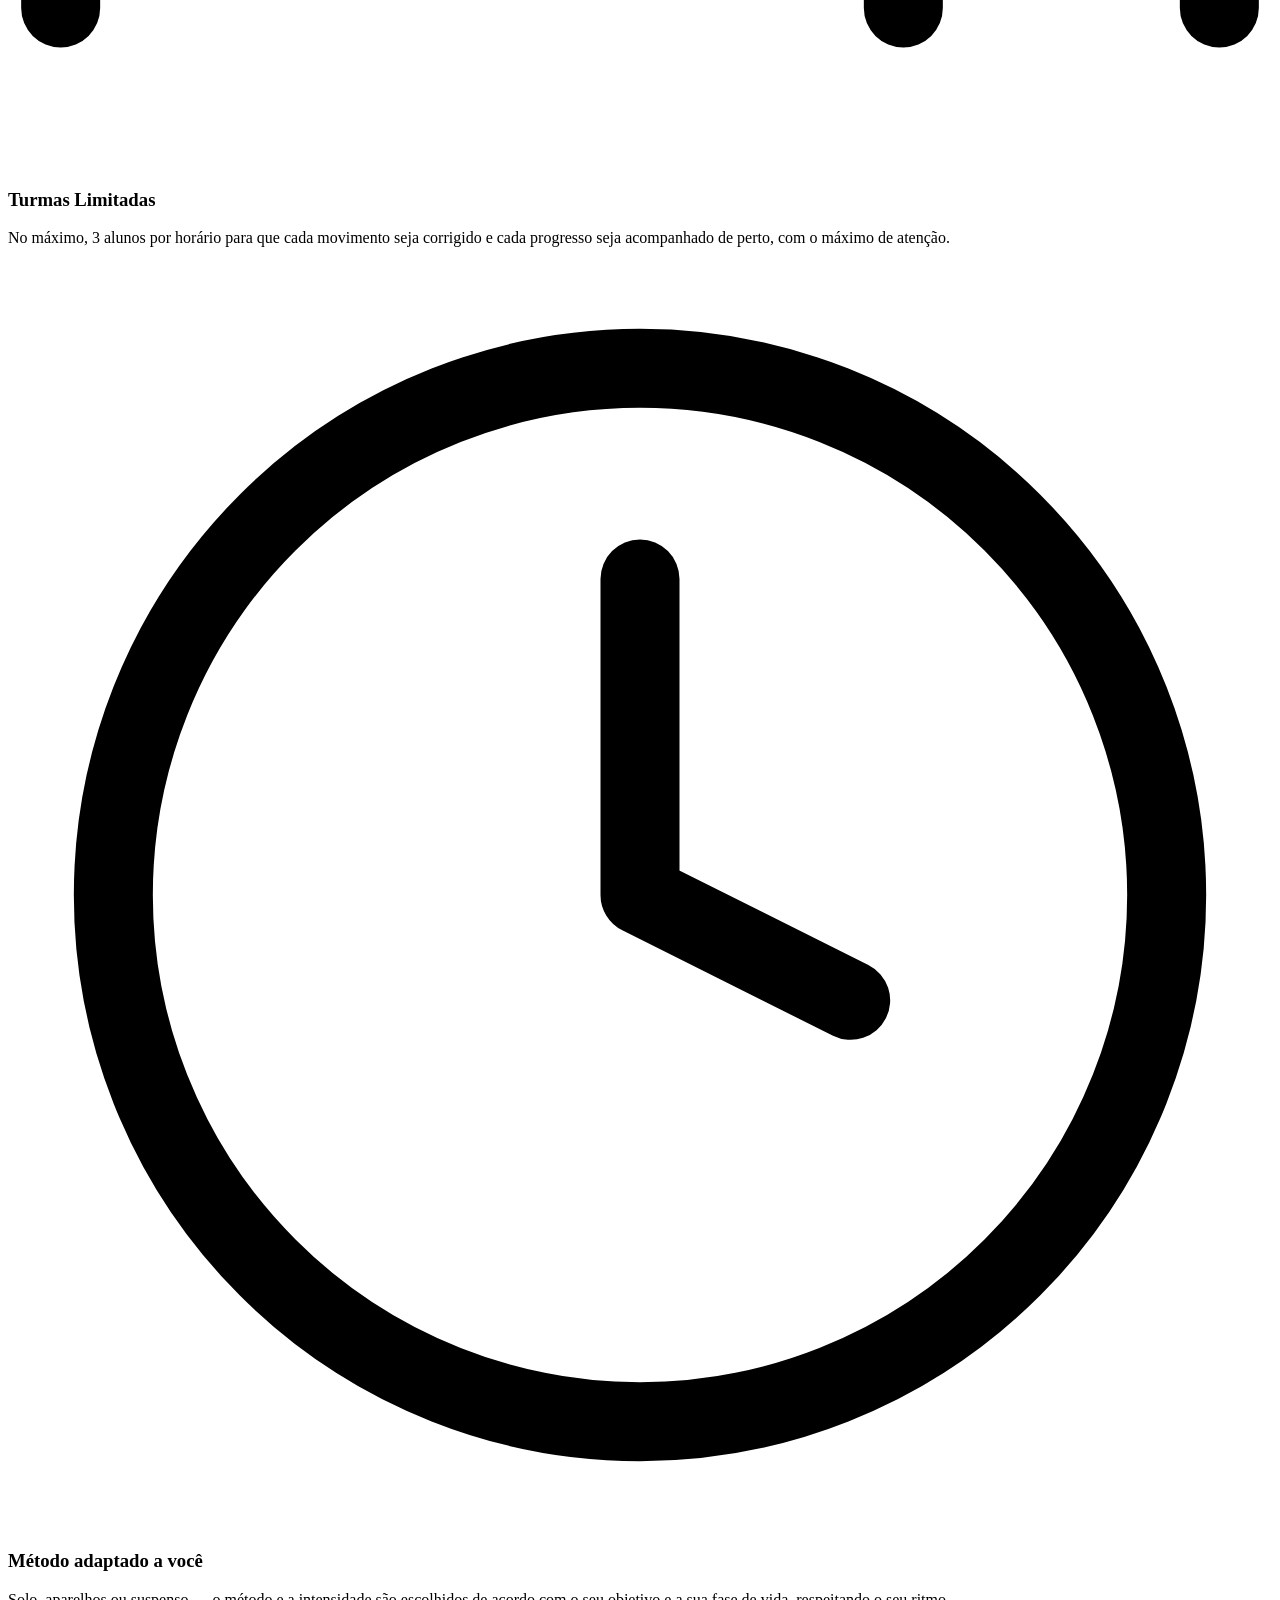
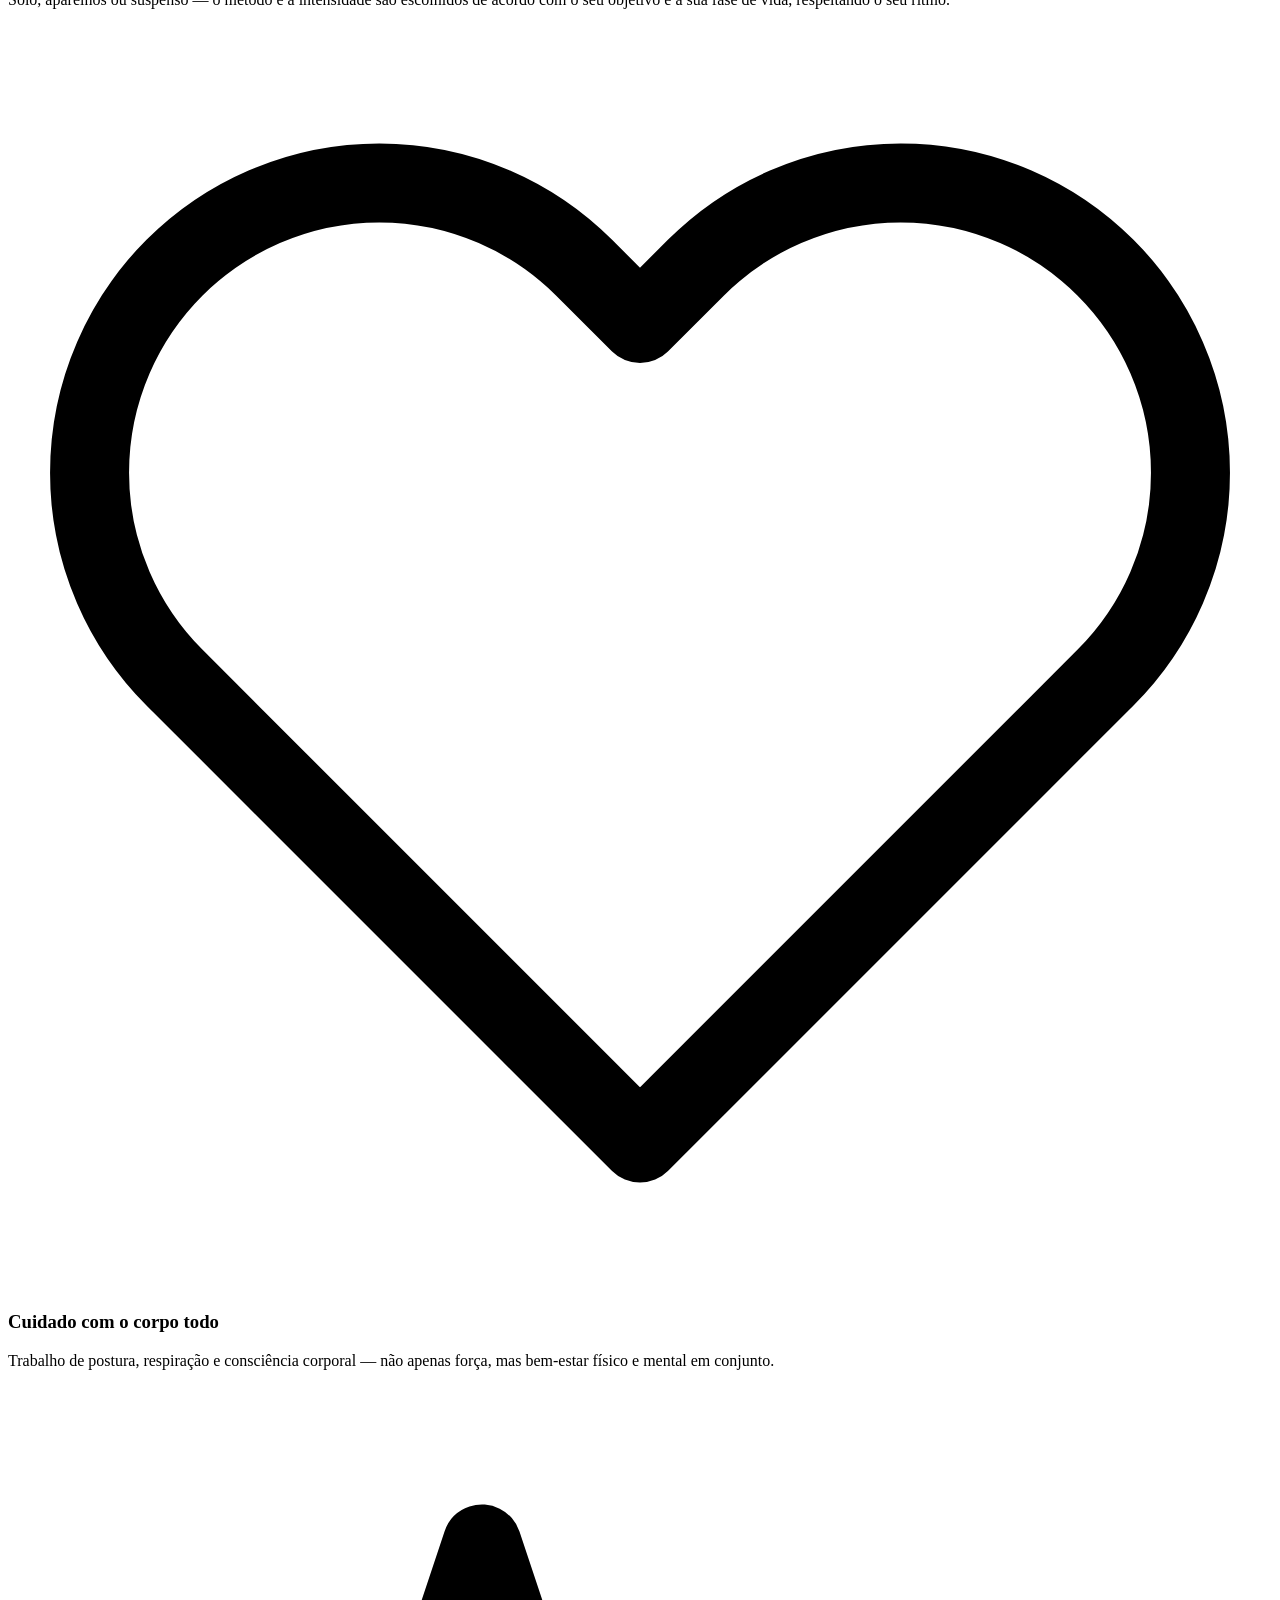
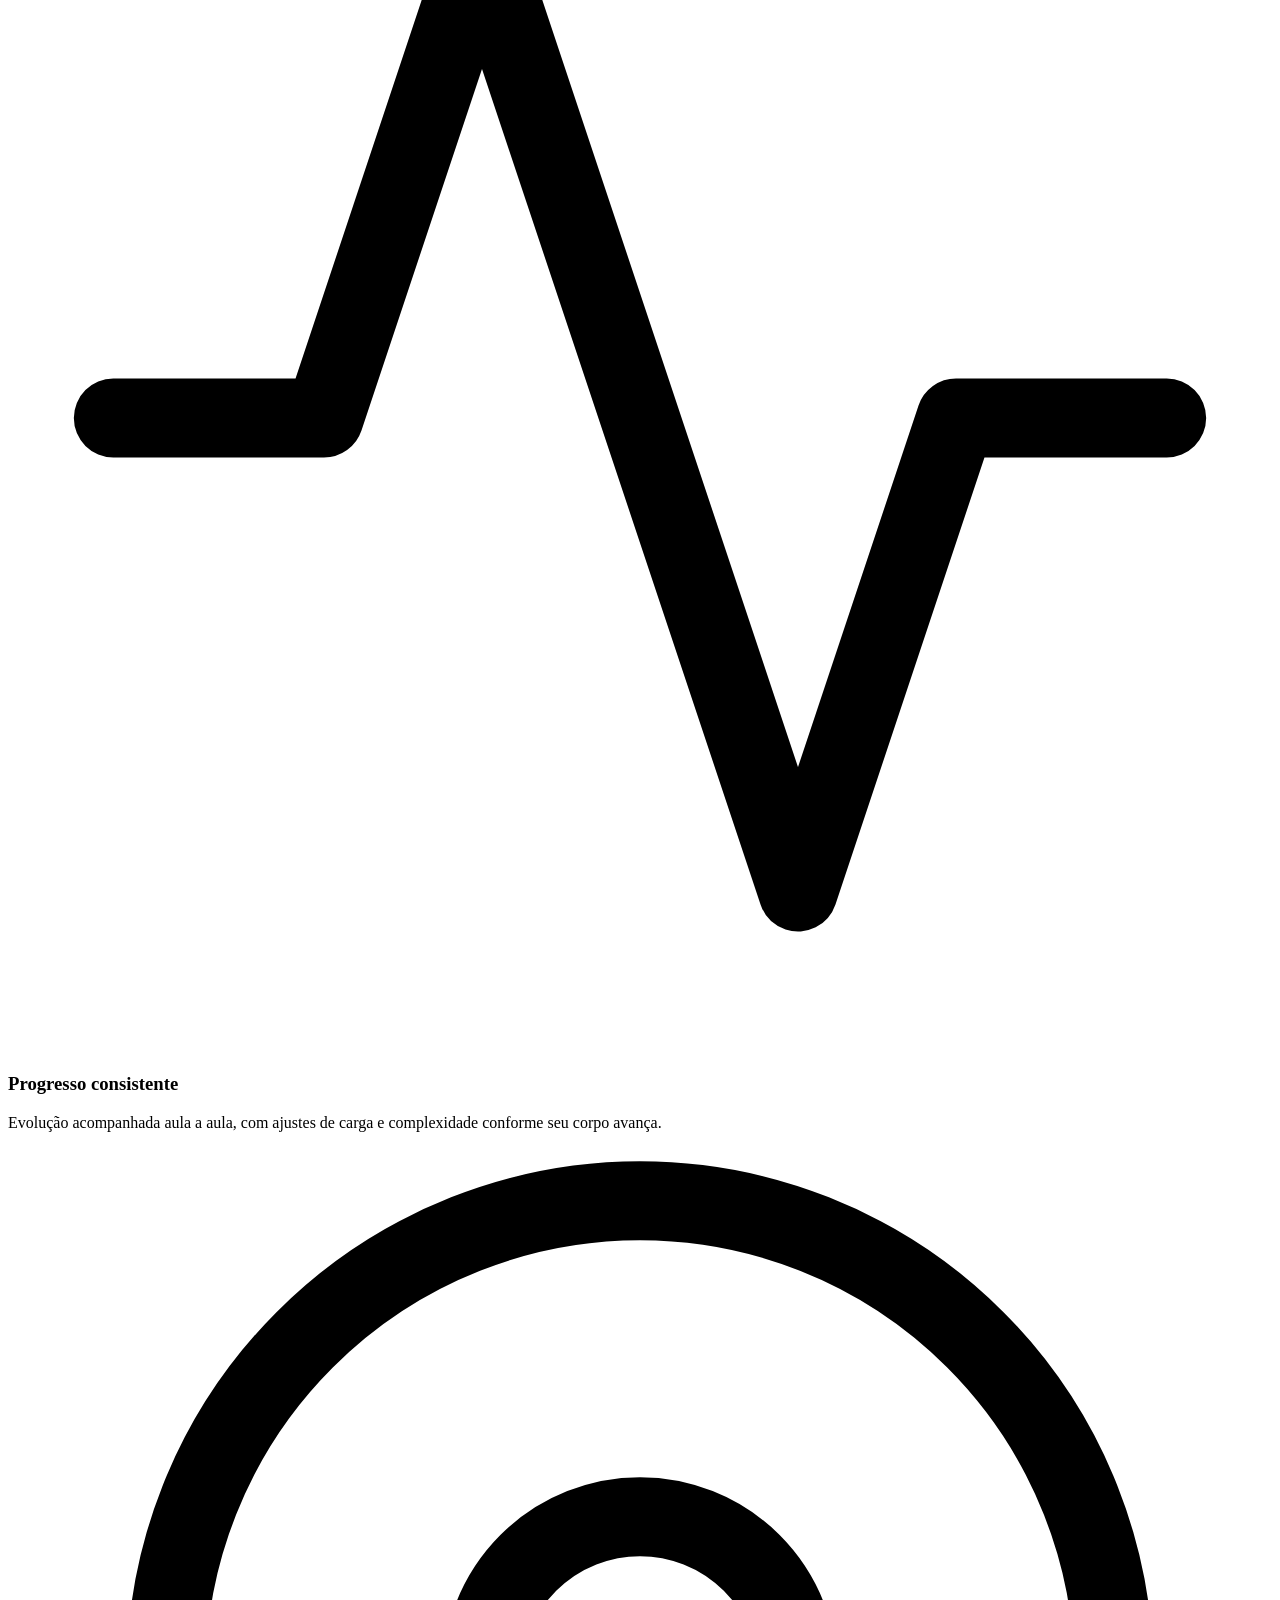
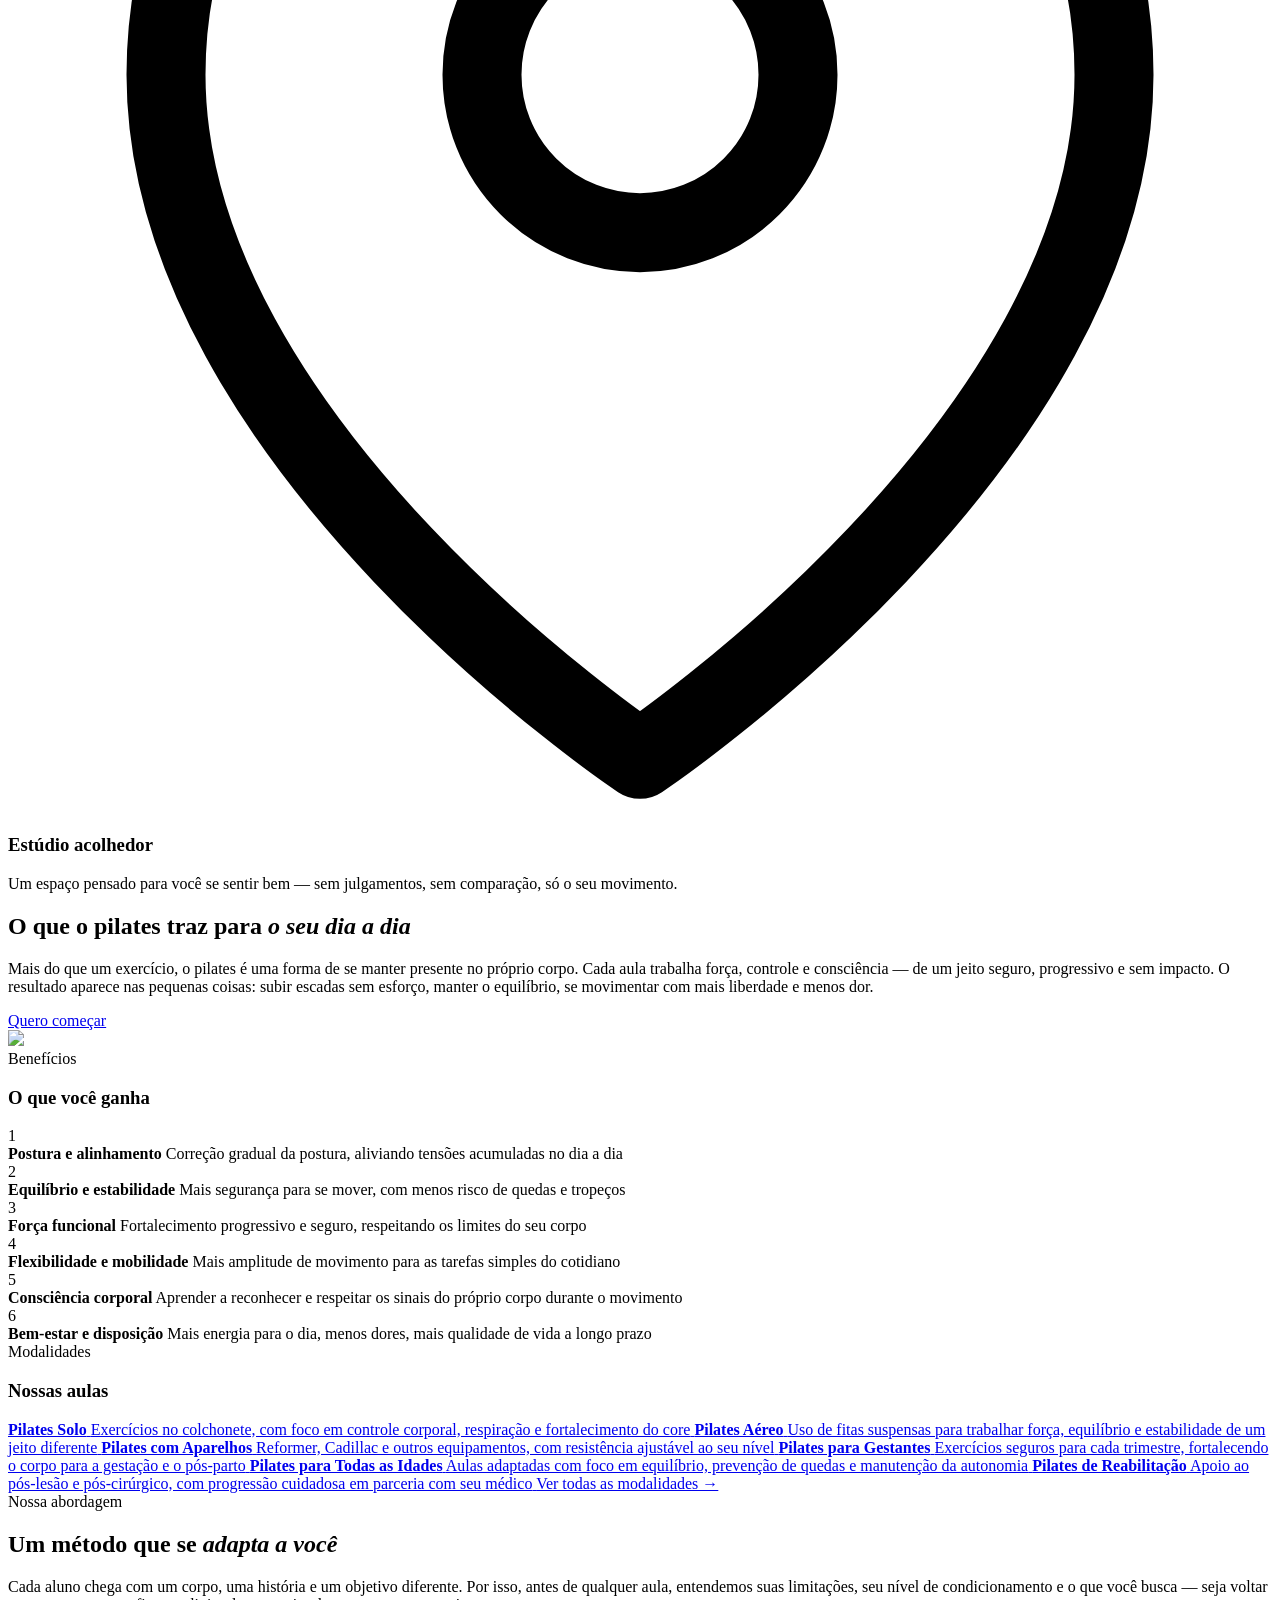
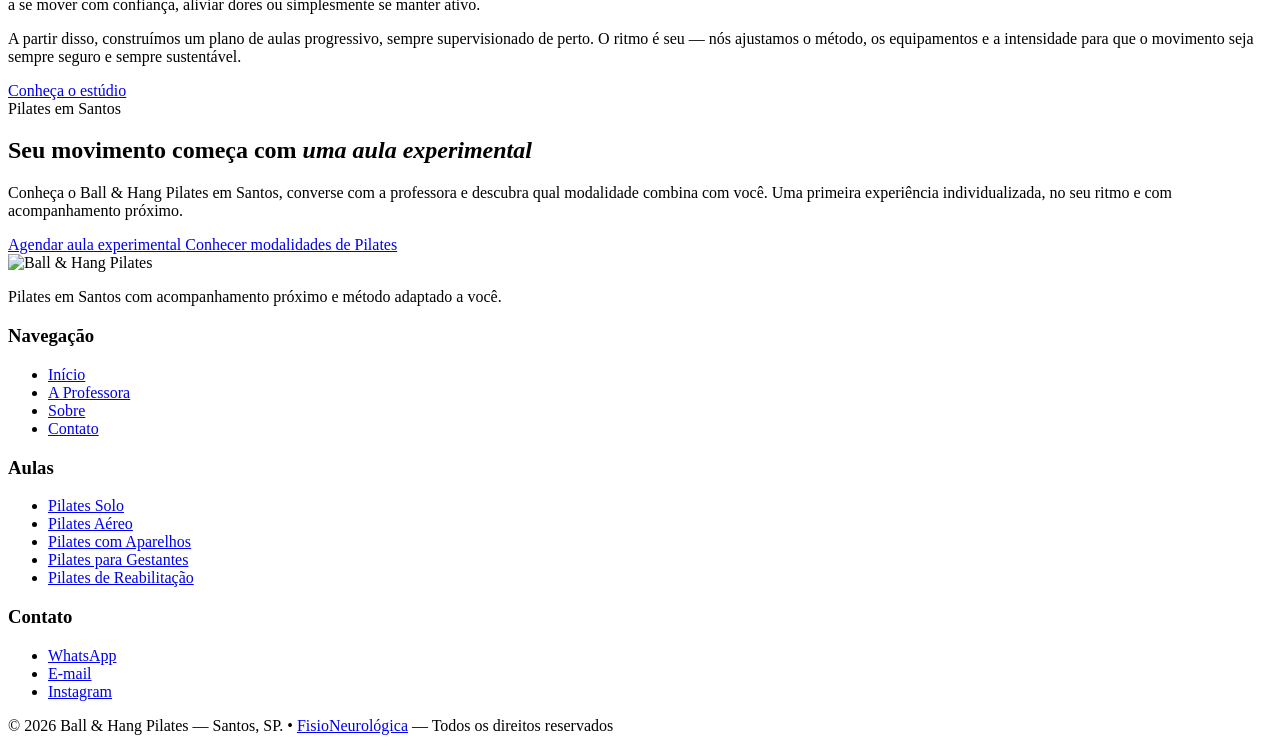
==== commit 16121a2d: "atualizei todos os /assets/ No html tinha src="/assets/ então troquei para src="site-ballhang/assets" ====
--- a/index.html
+++ b/index.html
@@ -13,9 +13,9 @@
 
     <meta name="theme-color" content="#ebeaea">
 
-    <link rel="apple-touch-icon" sizes="180x180" href="/assets/favicon_180x180.png">
-    <link rel="icon" type="image/png" sizes="32x32" href="/assets/favicon_32x32.png">
-    <link rel="icon" type="image/png" sizes="16x16" href="/assets/favicon_16x16.png">
+    <link rel="apple-touch-icon" sizes="180x180" href="site-ballhang/assets/favicon_180x180.png">
+    <link rel="icon" type="image/png" sizes="32x32" href="site-ballhang/assets/favicon_32x32.png">
+    <link rel="icon" type="image/png" sizes="16x16" href="site-ballhang/assets/favicon_16x16.png">
     <link rel="manifest" href="/site.webmanifest">
 
     <meta property="og:type" content="website">
@@ -54,14 +54,14 @@
         <div class="nav-top">
 
             <a href="/" class="logo-center">
-                <img src="/assets/logo-vector-01.png" alt="Ball & Hang Pilates" class="logo-img-scrolled" />
-                <img src="/assets/logo-vector-02.png" alt="Ball & Hang Pilates" class="logo-img" />
+                <img src="site-ballhang/assets/logo-vector-01.png" alt="Ball & Hang Pilates" class="logo-img-scrolled" />
+                <img src="site-ballhang/assets/logo-vector-02.png" alt="Ball & Hang Pilates" class="logo-img" />
             </a>
             <a href="/" class="logo-text-one">
-                <img src="/assets/logo-text-1.png" alt="Ball & Hang Pilates" class="logo-text-img-1" />
+                <img src="site-ballhang/assets/logo-text-1.png" alt="Ball & Hang Pilates" class="logo-text-img-1" />
             </a>
             <a href="/" class="logo-text-two">
-                <img src="/assets/logo-text-2.png" alt="Ball & Hang Pilates" class="logo-text-img-2" />
+                <img src="site-ballhang/assets/logo-text-2.png" alt="Ball & Hang Pilates" class="logo-text-img-2" />
             </a>
         </div>
 
@@ -143,7 +143,7 @@
                         </a>
                     </div>
                     <div class="hero-img-wrap">
-                        <img src="/assets/images/pilates-ball.jpg" alt="Aula de pilates em Santos no estúdio Ball & Hang Pilates" />
+                        <img src="site-ballhang/assets/images/pilates-ball.jpg" alt="Aula de pilates em Santos no estúdio Ball & Hang Pilates" />
                     </div>
                 </div>
 
@@ -422,7 +422,7 @@
             <div class="content-wrapper footer-wrapper">
 
                 <div class="footer-col footer-brand">
-                    <img src="/assets/logo-vector-01.png" alt="Ball & Hang Pilates" class="footer-logo" />
+                    <img src="site-ballhang/assets/logo-vector-01.png" alt="Ball & Hang Pilates" class="footer-logo" />
                     <p>Pilates em Santos com acompanhamento próximo e método adaptado a você.</p>
                 </div>
 
@@ -465,7 +465,7 @@
 
         <button id="floatingBtn" aria-label="Agendar no WhatsApp">
             <a href="https://wa.me/5500000000000" aria-label="Agende sua aula pelo WhatsApp" rel="noopener noreferrer">
-                <img src="/assets/whatsapp-logo-2.svg" alt="" class="btn-float">
+                <img src="site-ballhang/assets/whatsapp-logo-2.svg" alt="" class="btn-float">
             </a>
         </button>
 
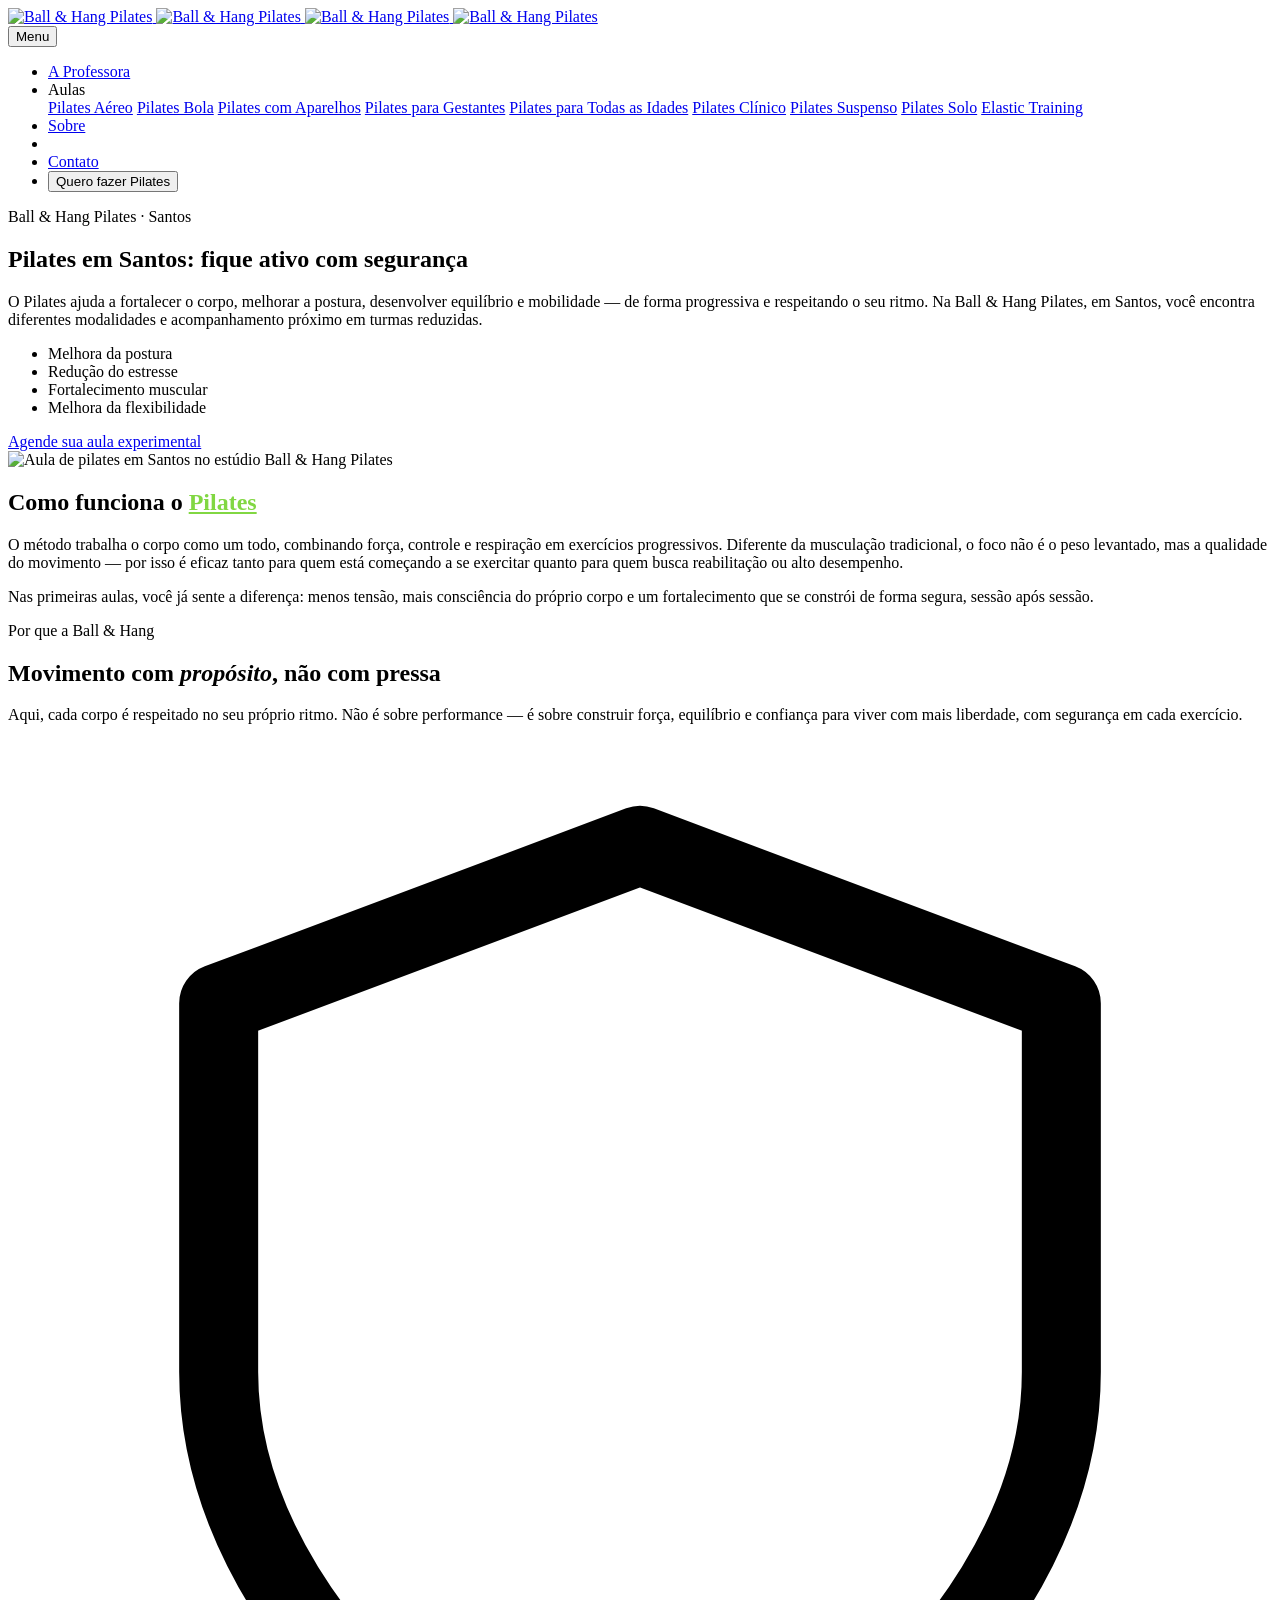
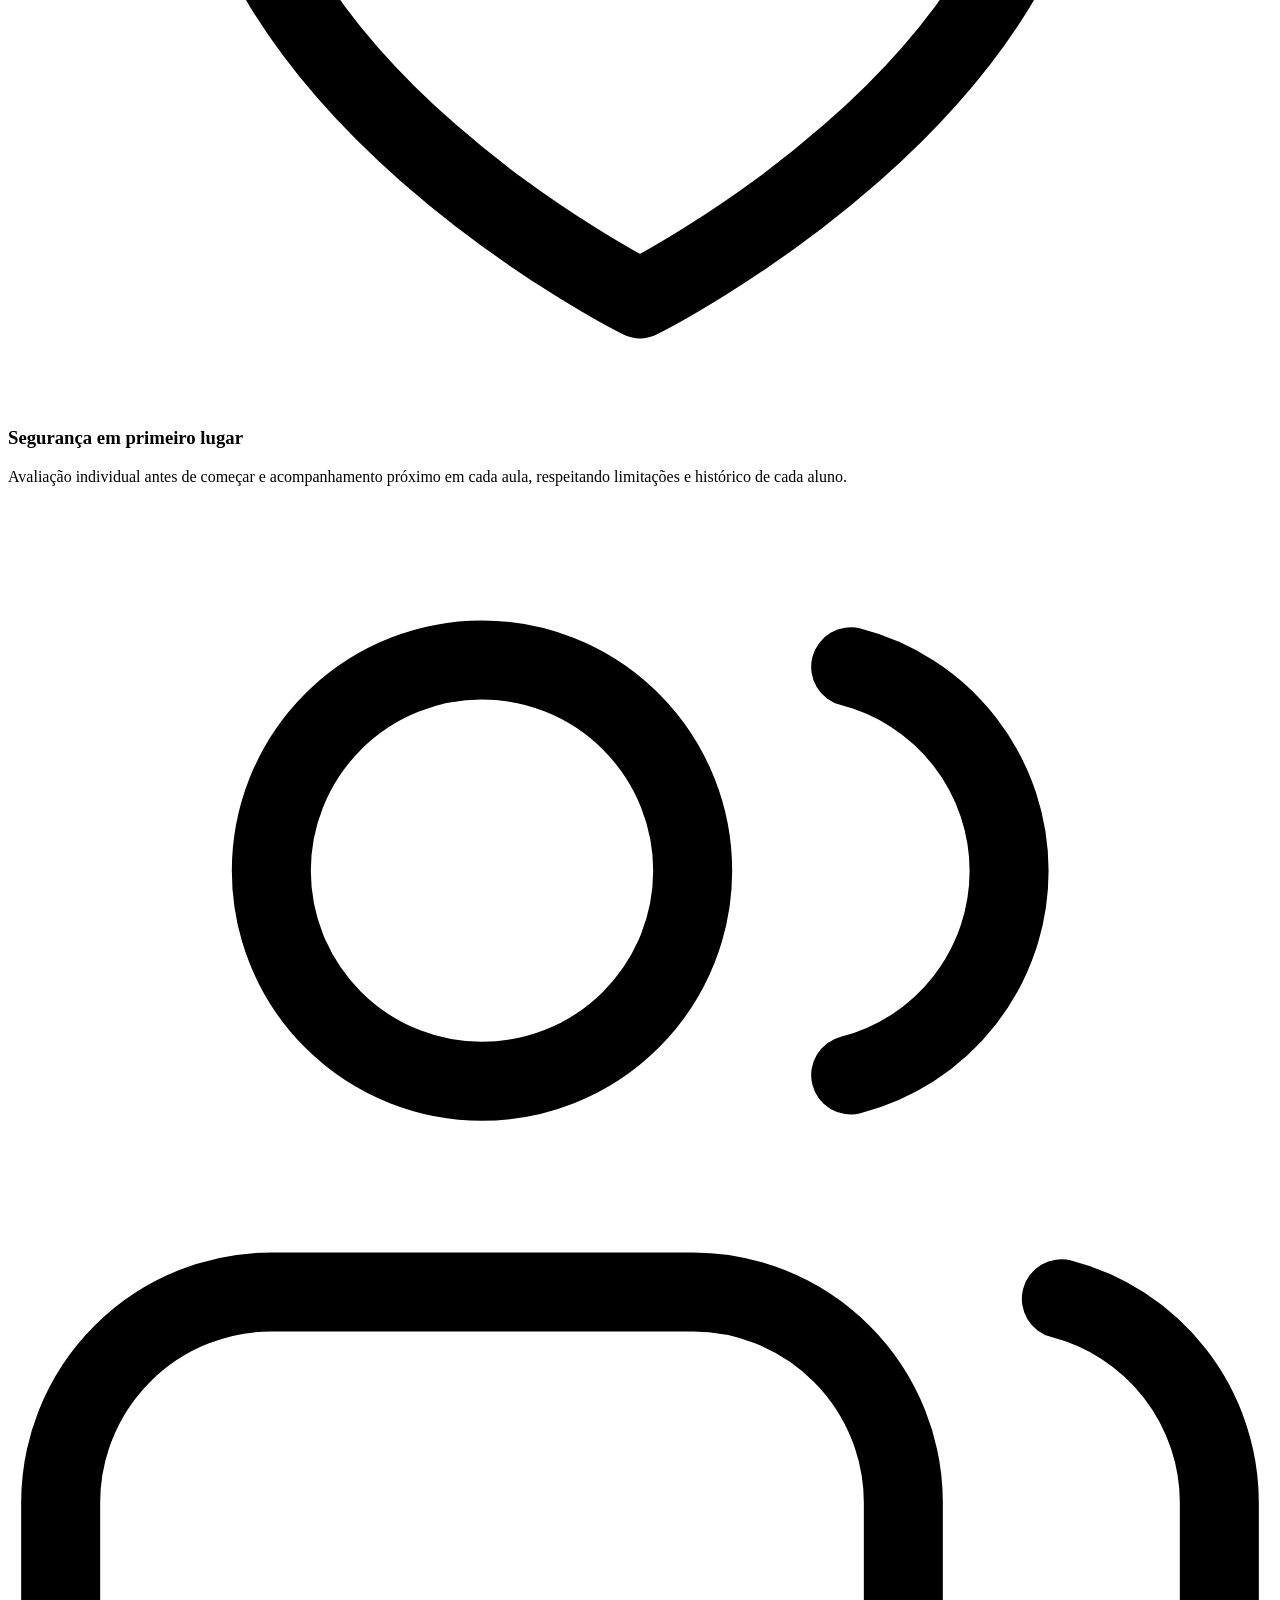
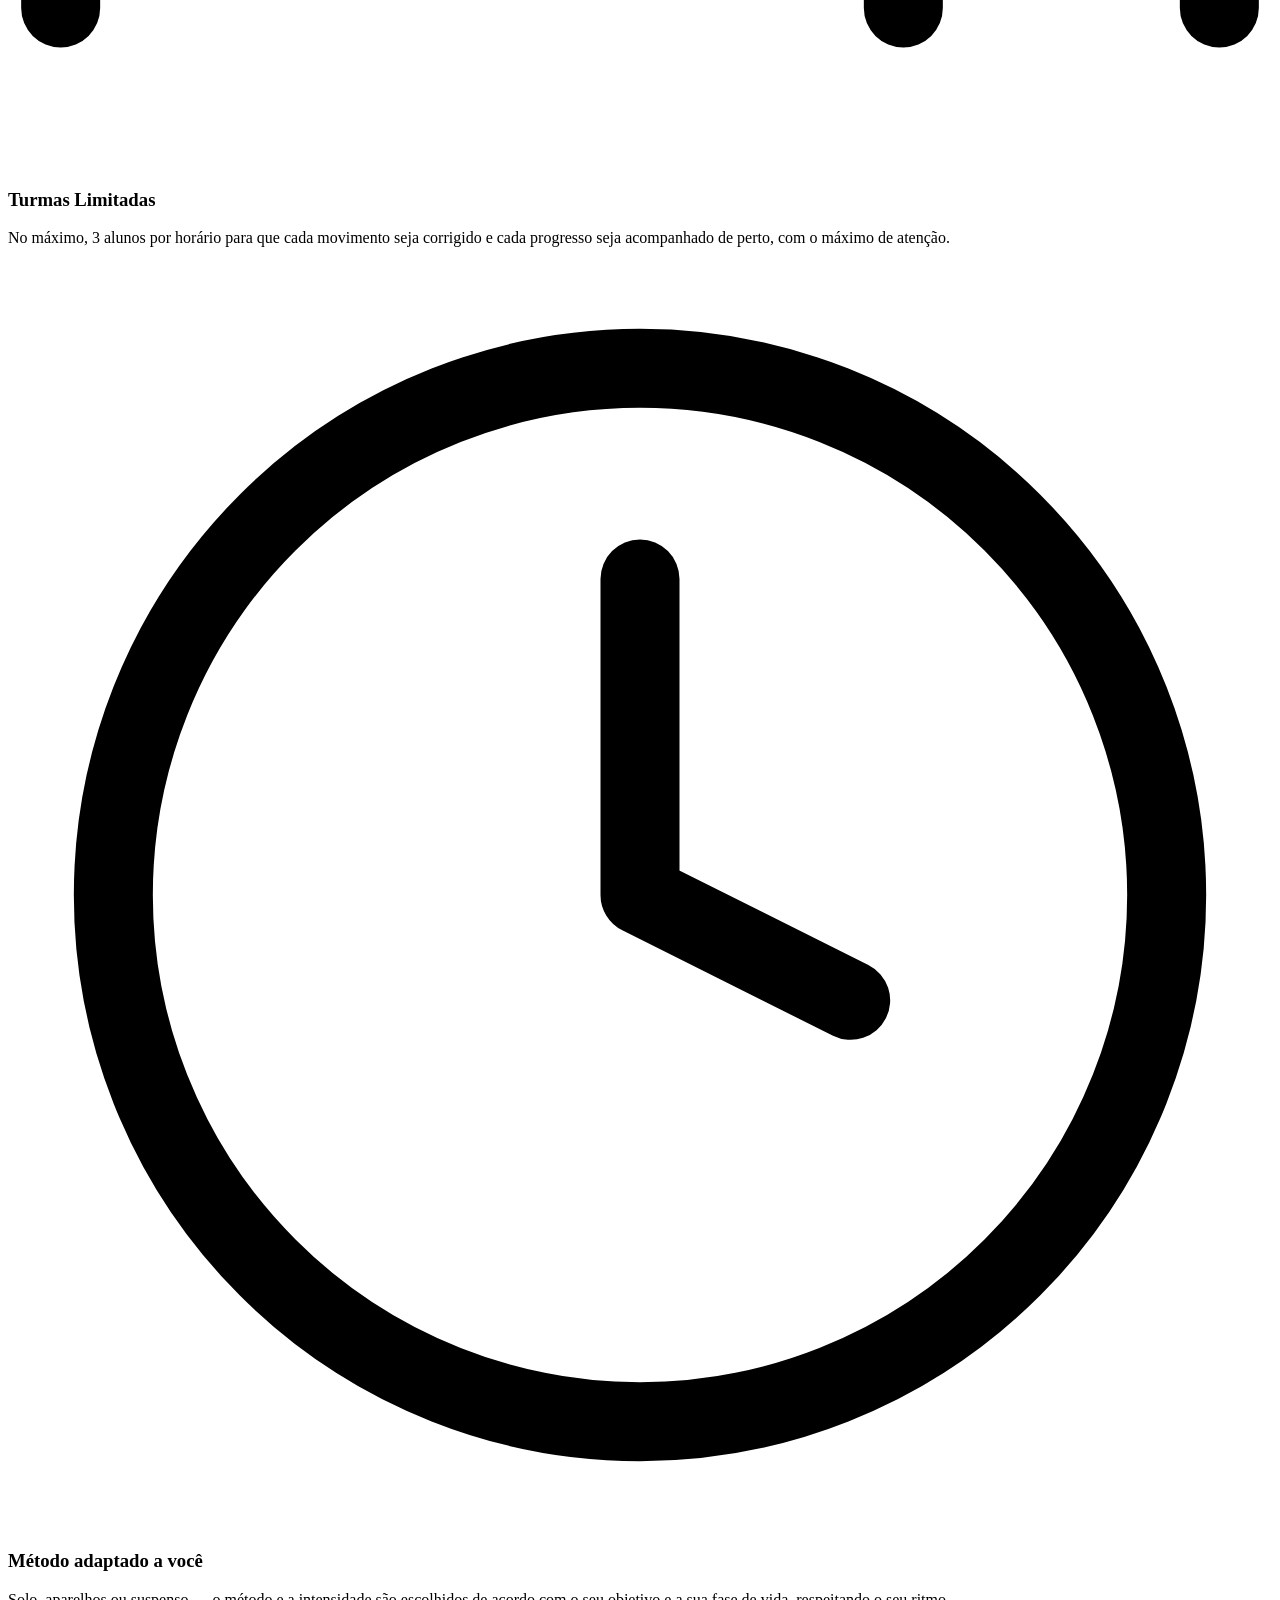
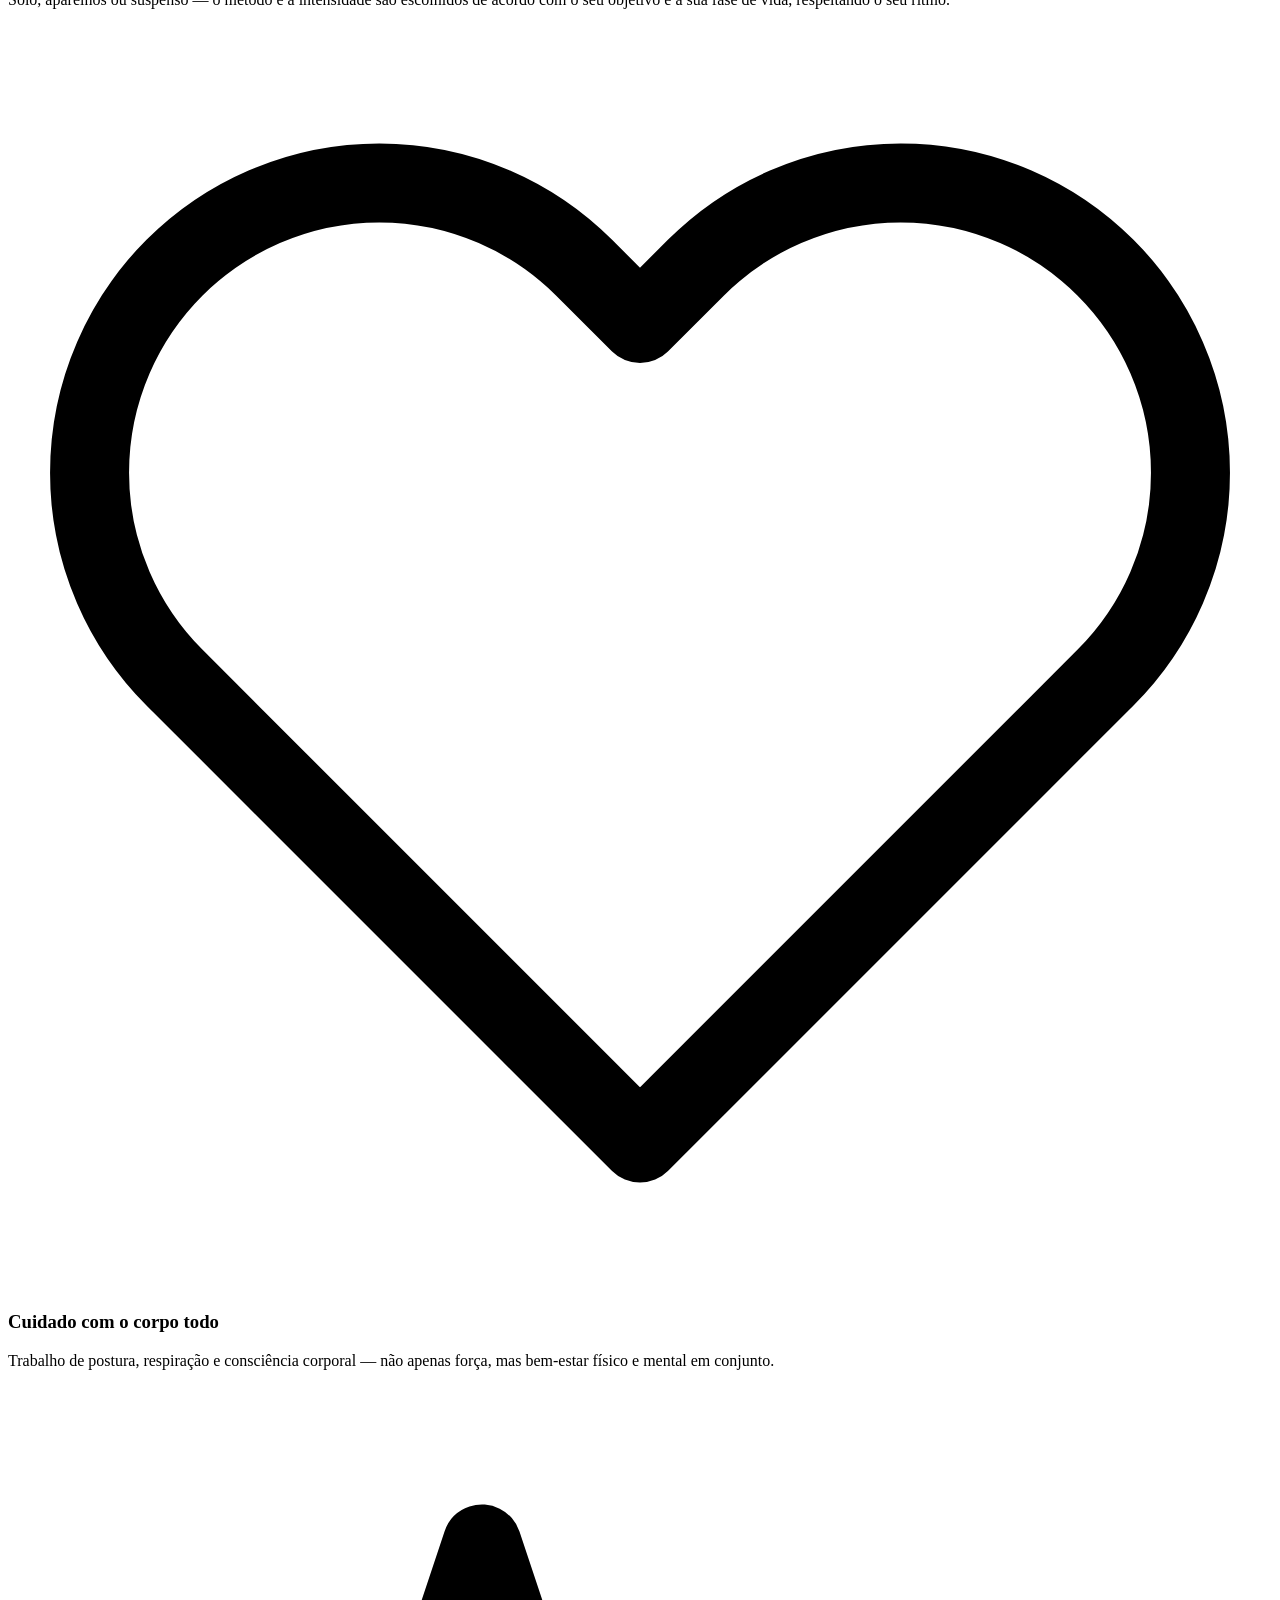
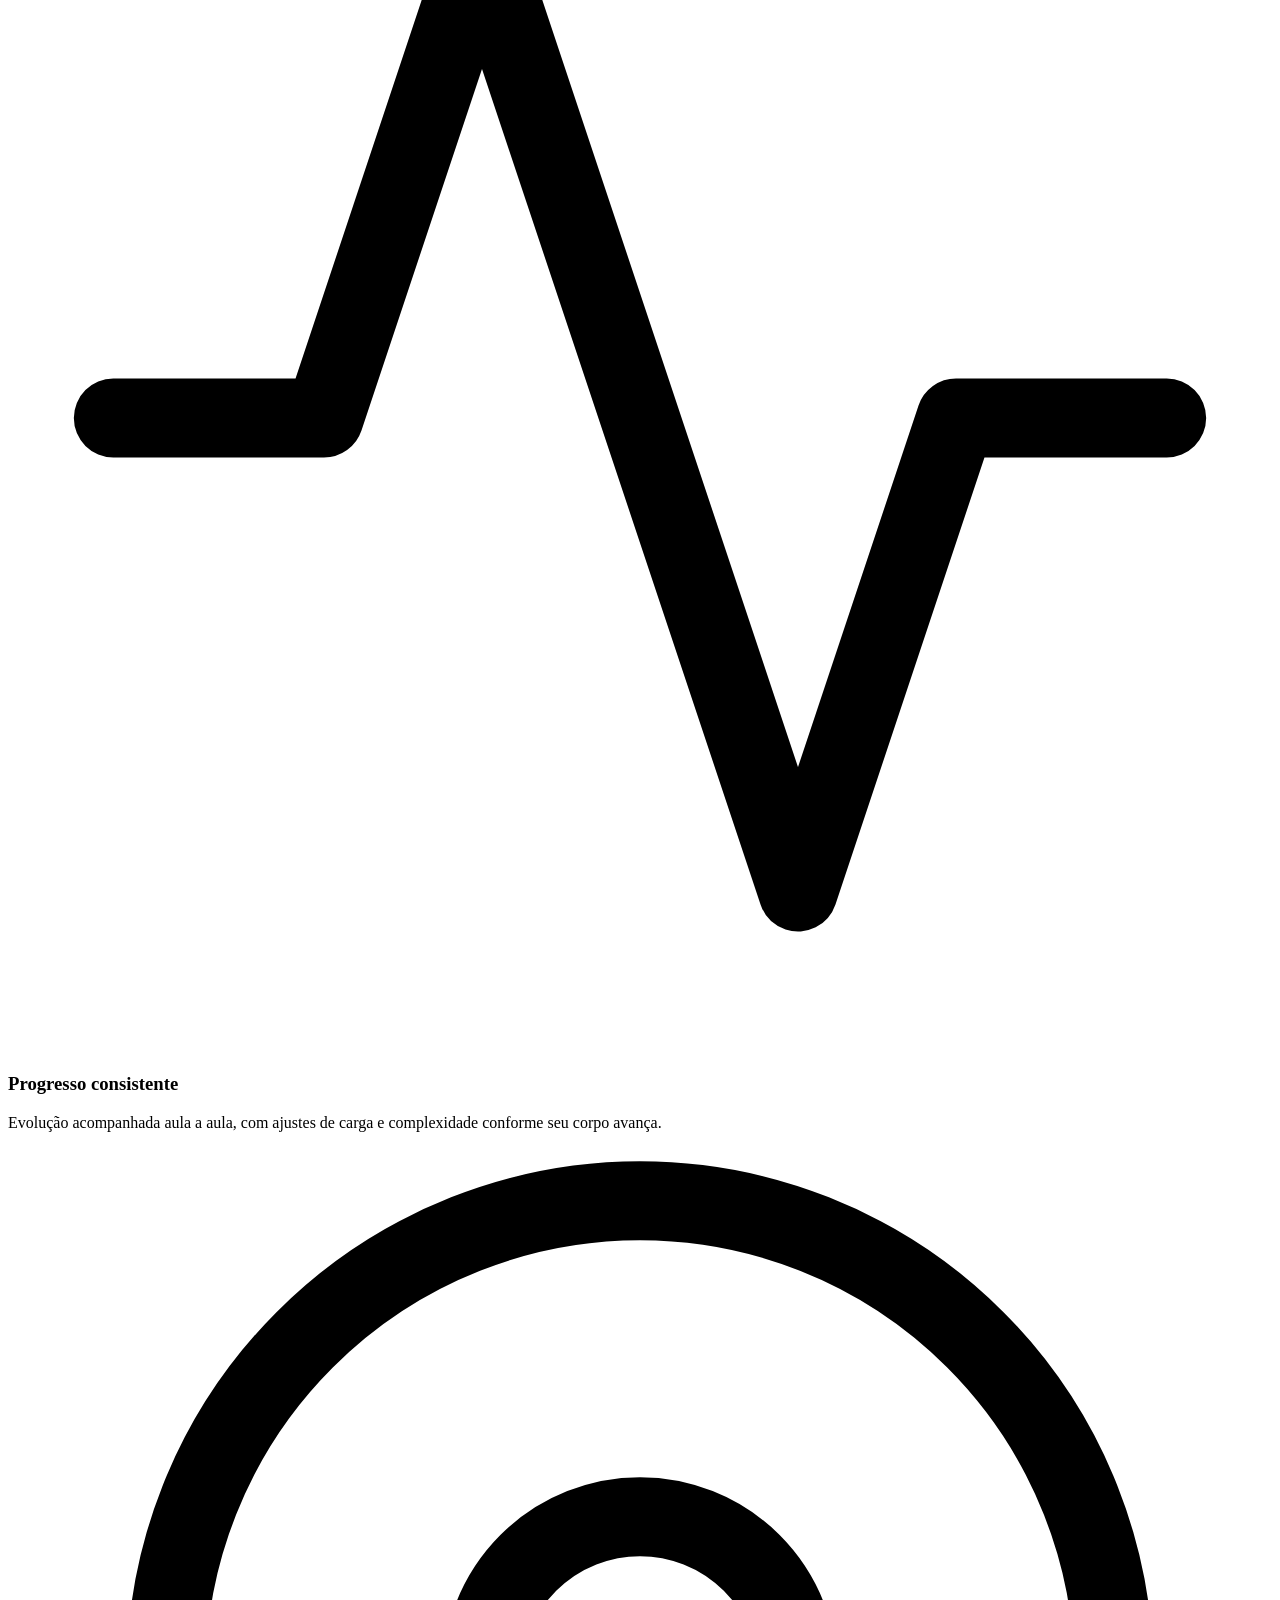
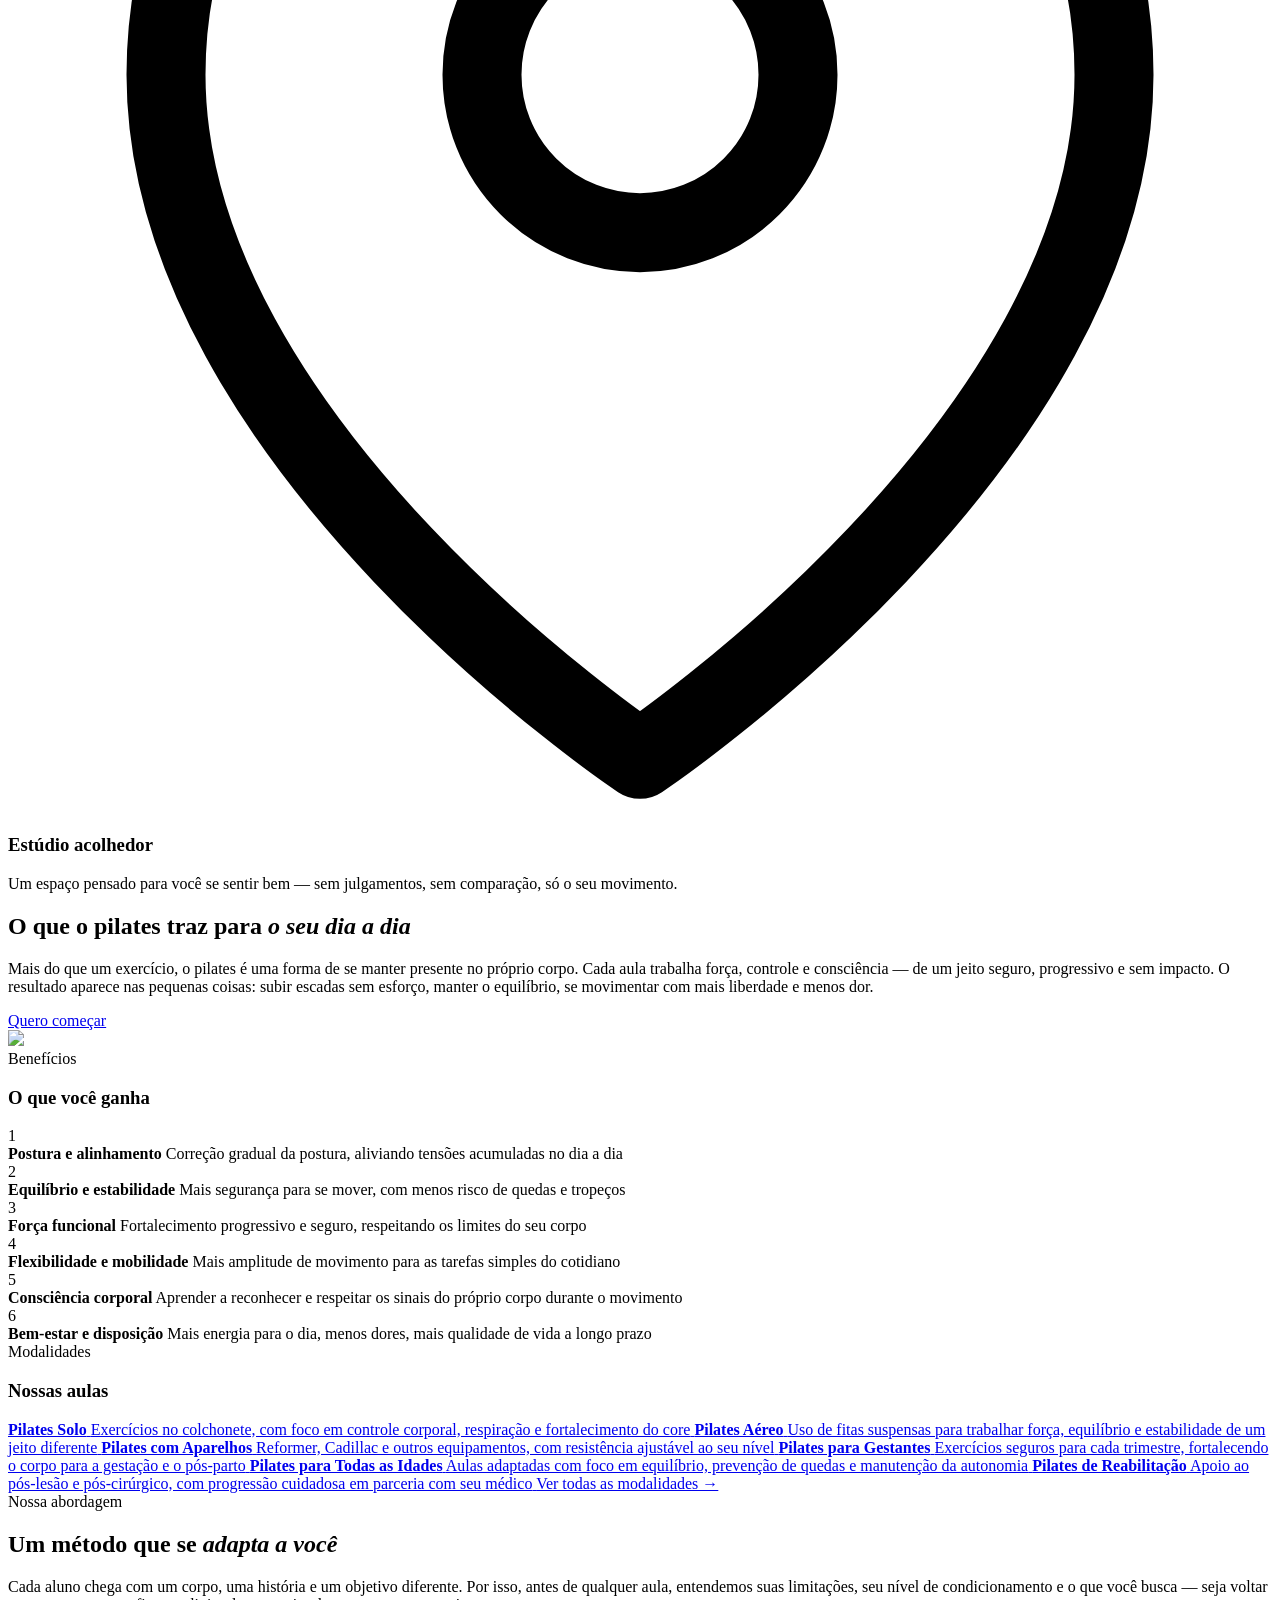
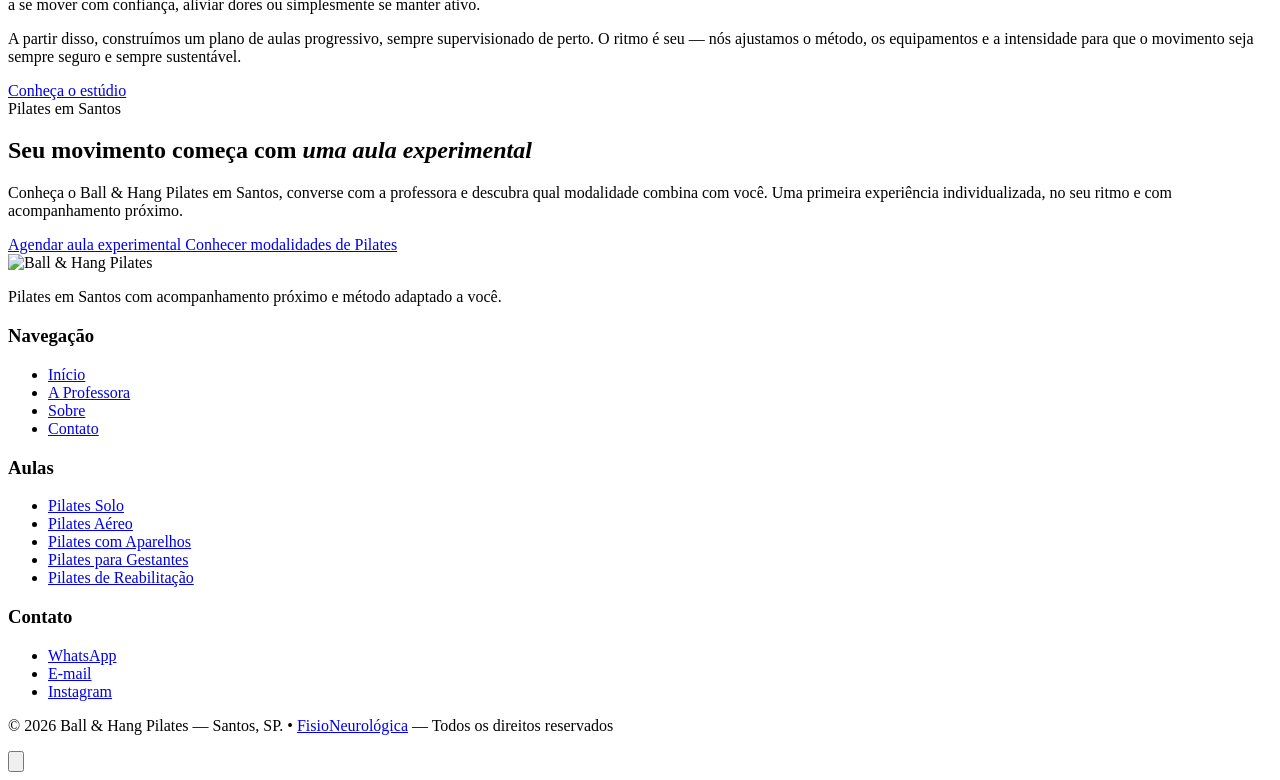
==== commit 5036913b: "atualizados href e src para "/site-ballhang" antes os links estavam apenas site-ballhang/ mas não ta" ====
--- a/index.html
+++ b/index.html
@@ -8,24 +8,24 @@
     <meta name="description" content="Pilates em Santos na Ball & Hang Pilates. Aulas de Pilates solo, aparelhos, aéreo e outras modalidades, com acompanhamento próximo e turmas reduzidas.">
     <meta name="robots" content="index, follow">
 
-    <link rel="canonical" href="https://ballandhangpilates.com.br/">
+    <link rel="canonical" href="https://pilates.fisioneurologica.com.br/">
 
 
     <meta name="theme-color" content="#ebeaea">
 
-    <link rel="apple-touch-icon" sizes="180x180" href="site-ballhang/assets/favicon_180x180.png">
-    <link rel="icon" type="image/png" sizes="32x32" href="site-ballhang/assets/favicon_32x32.png">
-    <link rel="icon" type="image/png" sizes="16x16" href="site-ballhang/assets/favicon_16x16.png">
+    <link rel="apple-touch-icon" sizes="180x180" href="/site-ballhang/assets/favicon_180x180.png">
+    <link rel="icon" type="image/png" sizes="32x32" href="/site-ballhang/assets/favicon_32x32.png">
+    <link rel="icon" type="image/png" sizes="16x16" href="/site-ballhang/assets/favicon_16x16.png">
     <link rel="manifest" href="/site.webmanifest">
 
     <meta property="og:type" content="website">
     <meta property="og:title" content="Ball & Hang Pilates — Movimento com segurança">
     <meta property="og:description" content="Aulas de pilates para se manter ativo com segurança, em qualquer fase da vida.">
-    <meta property="og:url" content="https://ballandhangpilates.com.br">
-    <meta property="og:image" content="https://ballandhangpilates.com.br/assets/ballandhang-thumb.png">
+    <meta property="og:url" content="https://pilates.fisioneurologica.com.br">
+    <meta property="og:image" content="https://pilates.fisioneurologica.com.br/assets/ballandhang-thumb.png">
     <meta name="twitter:card" content="summary_large_image">
 
-    <link rel="stylesheet" href="site-ballhang/style.css">
+    <link rel="stylesheet" href="/site-ballhang/style.css">
 
     <script type="application/ld+json">
     {
@@ -33,7 +33,7 @@
       "@type": "ExerciseGym",
       "name": "Ball & Hang Pilates",
       "description": "Estúdio de Pilates focado em movimento seguro, força, equilíbrio e mobilidade para todas as idades.",
-      "url": "https://ballandhangpilates.com.br/",
+      "url": "https://pilates.fisioneurologica.com.br/",
       "priceRange": "$$$"
     }
     </script>
@@ -54,14 +54,14 @@
         <div class="nav-top">
 
             <a href="/" class="logo-center">
-                <img src="site-ballhang/assets/logo-vector-01.png" alt="Ball & Hang Pilates" class="logo-img-scrolled" />
-                <img src="site-ballhang/assets/logo-vector-02.png" alt="Ball & Hang Pilates" class="logo-img" />
+                <img src="/site-ballhang/assets/logo-vector-01.png" alt="Ball & Hang Pilates" class="logo-img-scrolled" />
+                <img src="/site-ballhang/assets/logo-vector-02.png" alt="Ball & Hang Pilates" class="logo-img" />
             </a>
             <a href="/" class="logo-text-one">
-                <img src="site-ballhang/assets/logo-text-1.png" alt="Ball & Hang Pilates" class="logo-text-img-1" />
+                <img src="/site-ballhang/assets/logo-text-1.png" alt="Ball & Hang Pilates" class="logo-text-img-1" />
             </a>
             <a href="/" class="logo-text-two">
-                <img src="site-ballhang/assets/logo-text-2.png" alt="Ball & Hang Pilates" class="logo-text-img-2" />
+                <img src="/site-ballhang/assets/logo-text-2.png" alt="Ball & Hang Pilates" class="logo-text-img-2" />
             </a>
         </div>
 
@@ -78,7 +78,7 @@
             <ul class="menu" id="mobile-menu">
                 <!-- <li class="nav-item"><a href="/">Início</a></li> -->
 
-                <li class="nav-item"><a href="/dra-cristiane/">A Professora</a></li>
+                <li class="nav-item"><a href="/site-ballhang/dra-cristiane/">A Professora</a></li>
 
                 <li class="nav-item has-dropdown">
                     <a class="dropdown-toggle" aria-expanded="false">
@@ -86,26 +86,26 @@
                     </a>
 
                     <div class="dropdown dropdown-menu">
-                        <a href="site-ballhang/aulas/pilates-aereo/">Pilates Aéreo</a>
-                        <a href="site-ballhang/aulas/pilates-bola/">Pilates Bola</a>
-                        <a href="site-ballhang/aulas/pilates-aparelhos/">Pilates com Aparelhos</a>
-                        <a href="site-ballhang/aulas/pilates-gestantes/">Pilates para Gestantes</a>
-                        <a href="site-ballhang/aulas/pilates-idades/">Pilates para Todas as Idades</a>
-                        <a href="site-ballhang/aulas/pilates-clinico/">Pilates Clínico</a>
-                        <a href="site-ballhang/aulas/pilates-suspenso/">Pilates Suspenso</a>
-                        <a href="site-ballhang/aulas/pilates-solo/">Pilates Solo</a>
-                        <a href="site-ballhang/aulas/elastic-training/">Elastic Training</a>
+                        <a href="/site-ballhang/aulas/pilates-aereo/">Pilates Aéreo</a>
+                        <a href="/site-ballhang/aulas/pilates-bola/">Pilates Bola</a>
+                        <a href="/site-ballhang/aulas/pilates-aparelhos/">Pilates com Aparelhos</a>
+                        <a href="/site-ballhang/aulas/pilates-gestantes/">Pilates para Gestantes</a>
+                        <a href="/site-ballhang/aulas/pilates-idades/">Pilates para Todas as Idades</a>
+                        <a href="/site-ballhang/aulas/pilates-clinico/">Pilates Clínico</a>
+                        <a href="/site-ballhang/aulas/pilates-suspenso/">Pilates Suspenso</a>
+                        <a href="/site-ballhang/aulas/pilates-solo/">Pilates Solo</a>
+                        <a href="/site-ballhang/aulas/elastic-training/">Elastic Training</a>
                     </div>
                 </li>
 
 
-                <li class="nav-item"><a href="/sobre/">Sobre</a></li>
+                <li class="nav-item"><a href="/site-ballhang/sobre/">Sobre</a></li>
 
                 <li class="nav-spacer"></li>
 
 
 
-                <li class="nav-item"><a href="site-ballhang/contato/">Contato</a></li>
+                <li class="nav-item"><a href="/site-ballhang/contato/">Contato</a></li>
 
 
 
@@ -143,13 +143,13 @@
                         </a>
                     </div>
                     <div class="hero-img-wrap">
-                        <img src="site-ballhang/assets/images/pilates-ball.jpg" alt="Aula de pilates em Santos no estúdio Ball & Hang Pilates" />
+                        <img src="/site-ballhang/assets/images/pilates-ball.jpg" alt="Aula de pilates em Santos no estúdio Ball & Hang Pilates" />
                     </div>
                 </div>
 
                 <div class="como-funciona">
                     <div class="content" style="max-width: 100%;">
-                        <h2>Como funciona o <a href="site-ballhang/sobre/pilates/">Pilates</a></h2>
+                        <h2>Como funciona o <a href="/site-ballhang/sobre/pilates/">Pilates</a></h2>
                         <p>O método trabalha o corpo como um todo, combinando força, controle e respiração em exercícios progressivos. Diferente da musculação tradicional, o foco não é o peso levantado, mas a qualidade do movimento — por isso é eficaz tanto para quem está começando a se exercitar quanto para quem busca reabilitação ou alto desempenho.</p>
                         <p>Nas primeiras aulas, você já sente a diferença: menos tensão, mais consciência do próprio corpo e um fortalecimento que se constrói de forma segura, sessão após sessão.</p>
                     </div>
@@ -323,37 +323,37 @@
                     <span class="beneficios-card-eyebrow">Modalidades</span>
                     <h3>Nossas aulas</h3>
 
-                    <a href="site-ballhang/aulas/pilates-solo/" class="aula-item">
+                    <a href="/site-ballhang/aulas/pilates-solo/" class="aula-item">
                         <strong>Pilates Solo</strong>
                         <span>Exercícios no colchonete, com foco em controle corporal, respiração e fortalecimento do core</span>
                     </a>
 
-                    <a href="site-ballhang/aulas/pilates-aereo/" class="aula-item">
+                    <a href="/site-ballhang/aulas/pilates-aereo/" class="aula-item">
                         <strong>Pilates Aéreo</strong>
                         <span>Uso de fitas suspensas para trabalhar força, equilíbrio e estabilidade de um jeito diferente</span>
                     </a>
 
-                    <a href="site-ballhang/aulas/pilates-aparelhos/" class="aula-item">
+                    <a href="/site-ballhang/aulas/pilates-aparelhos/" class="aula-item">
                         <strong>Pilates com Aparelhos</strong>
                         <span>Reformer, Cadillac e outros equipamentos, com resistência ajustável ao seu nível</span>
                     </a>
 
-                    <a href="site-ballhang/aulas/pilates-gestantes/" class="aula-item">
+                    <a href="/site-ballhang/aulas/pilates-gestantes/" class="aula-item">
                         <strong>Pilates para Gestantes</strong>
                         <span>Exercícios seguros para cada trimestre, fortalecendo o corpo para a gestação e o pós-parto</span>
                     </a>
 
-                    <a href="site-ballhang/aulas/pilates-idades/" class="aula-item">
+                    <a href="/site-ballhang/aulas/pilates-idades/" class="aula-item">
                         <strong>Pilates para Todas as Idades</strong>
                         <span>Aulas adaptadas com foco em equilíbrio, prevenção de quedas e manutenção da autonomia</span>
                     </a>
 
-                    <a href="site-ballhang/aulas/pilates-reabilitacao/" class="aula-item">
+                    <a href="/site-ballhang/aulas/pilates-reabilitacao/" class="aula-item">
                         <strong>Pilates de Reabilitação</strong>
                         <span>Apoio ao pós-lesão e pós-cirúrgico, com progressão cuidadosa em parceria com seu médico</span>
                     </a>
 
-                    <a href="site-ballhang/aulas/" class="ver-todas-link">Ver todas as modalidades →</a>
+                    <a href="/site-ballhang/aulas/" class="ver-todas-link">Ver todas as modalidades →</a>
                 </div>
             </div>
         </section>
@@ -377,7 +377,7 @@
                     </div>
                 </div>
 
-                <a href="/sobre/" class="hero-btn">
+                <a href="/site-ballhang/sobre/" class="hero-btn">
                     Conheça o estúdio
                 </a>
             </div>
@@ -404,7 +404,7 @@
                         Agendar aula experimental
                     </a>
 
-                    <a href="site-ballhang/aulas/" class="ver-todas-link">
+                    <a href="/site-ballhang/aulas/" class="ver-todas-link">
                         Conhecer modalidades de Pilates
                     </a>
                 </div>
@@ -422,28 +422,28 @@
             <div class="content-wrapper footer-wrapper">
 
                 <div class="footer-col footer-brand">
-                    <img src="site-ballhang/assets/logo-vector-01.png" alt="Ball & Hang Pilates" class="footer-logo" />
+                    <img src="/site-ballhang/assets/logo-vector-01.png" alt="Ball & Hang Pilates" class="footer-logo" />
                     <p>Pilates em Santos com acompanhamento próximo e método adaptado a você.</p>
                 </div>
 
                 <div class="footer-col">
                     <h3>Navegação</h3>
                     <ul>
-                        <li><a href="/">Início</a></li>
-                        <li><a href="/professora/">A Professora</a></li>
-                        <li><a href="/sobre/">Sobre</a></li>
-                        <li><a href="/contato/">Contato</a></li>
+                        <li><a href="/site-ballhang/">Início</a></li>
+                        <li><a href="/site-ballhang/professora/">A Professora</a></li>
+                        <li><a href="/site-ballhang/sobre/">Sobre</a></li>
+                        <li><a href="/site-ballhang/contato/">Contato</a></li>
                     </ul>
                 </div>
 
                 <div class="footer-col">
                     <h3>Aulas</h3>
                     <ul>
-                        <li><a href="/aulas/pilates-solo/">Pilates Solo</a></li>
-                        <li><a href="/aulas/pilates-aereo/">Pilates Aéreo</a></li>
-                        <li><a href="/aulas/pilates-aparelhos/">Pilates com Aparelhos</a></li>
-                        <li><a href="/aulas/pilates-gestantes/">Pilates para Gestantes</a></li>
-                        <li><a href="/aulas/pilates-reabilitacao/">Pilates de Reabilitação</a></li>
+                        <li><a href="/site-ballhang/aulas/pilates-solo/">Pilates Solo</a></li>
+                        <li><a href="/site-ballhang/aulas/pilates-aereo/">Pilates Aéreo</a></li>
+                        <li><a href="/site-ballhang/aulas/pilates-aparelhos/">Pilates com Aparelhos</a></li>
+                        <li><a href="/site-ballhang/aulas/pilates-gestantes/">Pilates para Gestantes</a></li>
+                        <li><a href="/site-ballhang/aulas/pilates-reabilitacao/">Pilates de Reabilitação</a></li>
                     </ul>
                 </div>
 
@@ -465,14 +465,14 @@
 
         <button id="floatingBtn" aria-label="Agendar no WhatsApp">
             <a href="https://wa.me/5500000000000" aria-label="Agende sua aula pelo WhatsApp" rel="noopener noreferrer">
-                <img src="site-ballhang/assets/whatsapp-logo-2.svg" alt="" class="btn-float">
+                <img src="/site-ballhang/assets/whatsapp-logo-2.svg" alt="" class="btn-float">
             </a>
         </button>
 
     </div>
 
 
-    <script src="/script.js"></script>
+    <script src="/site-ballhang/script.js"></script>
 </body>
 
 </html>
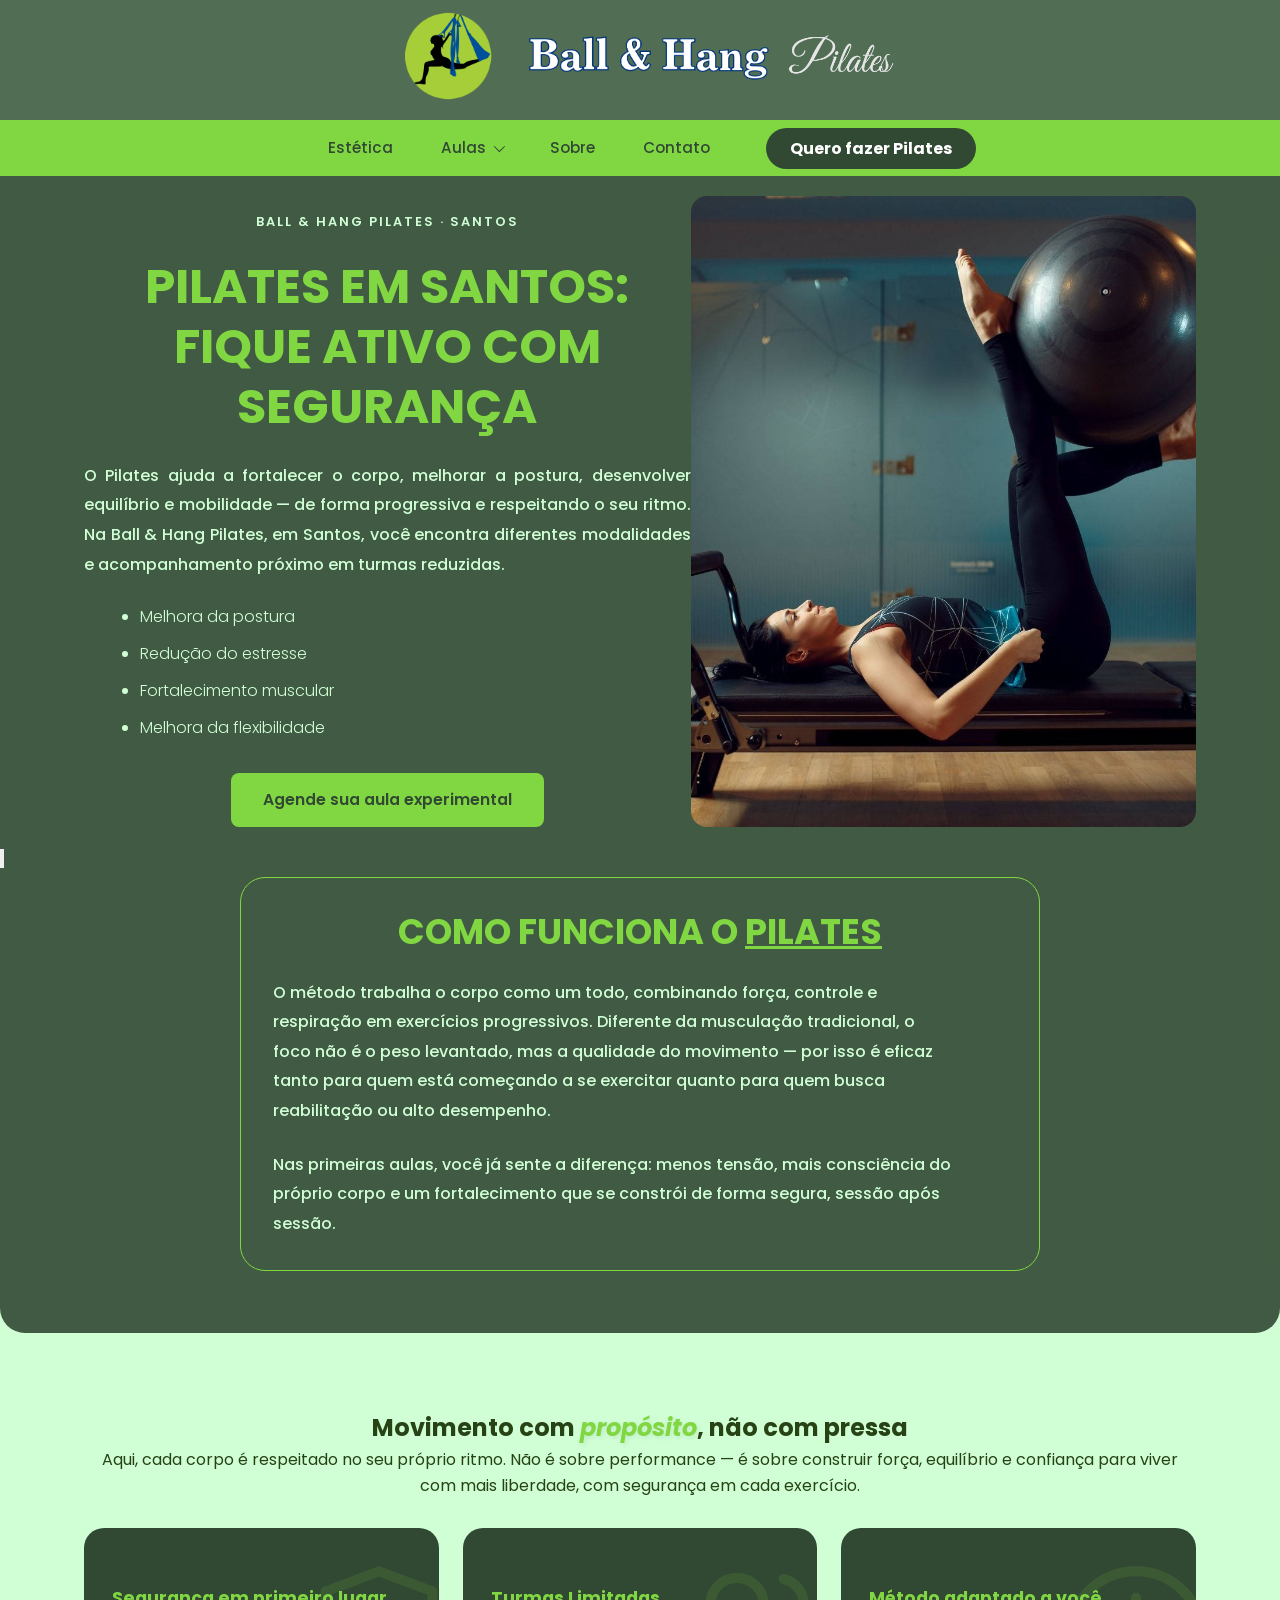
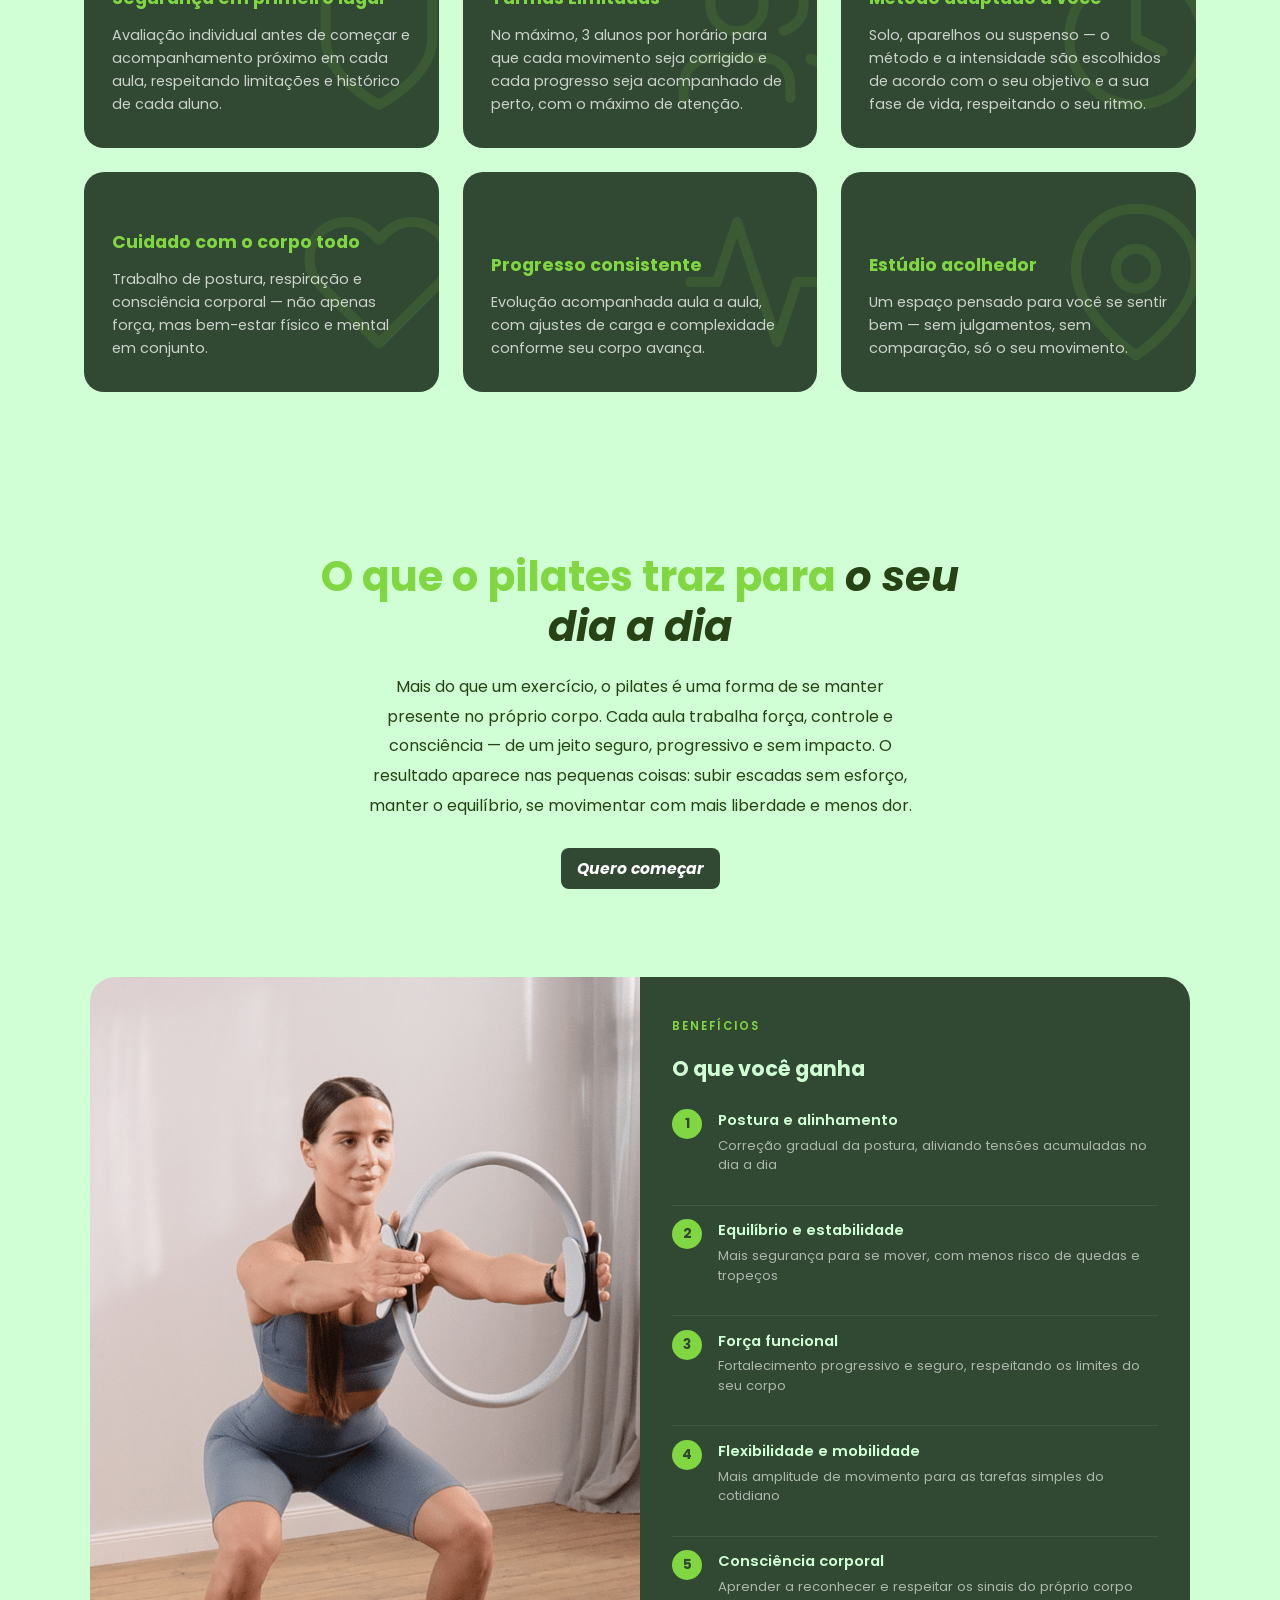
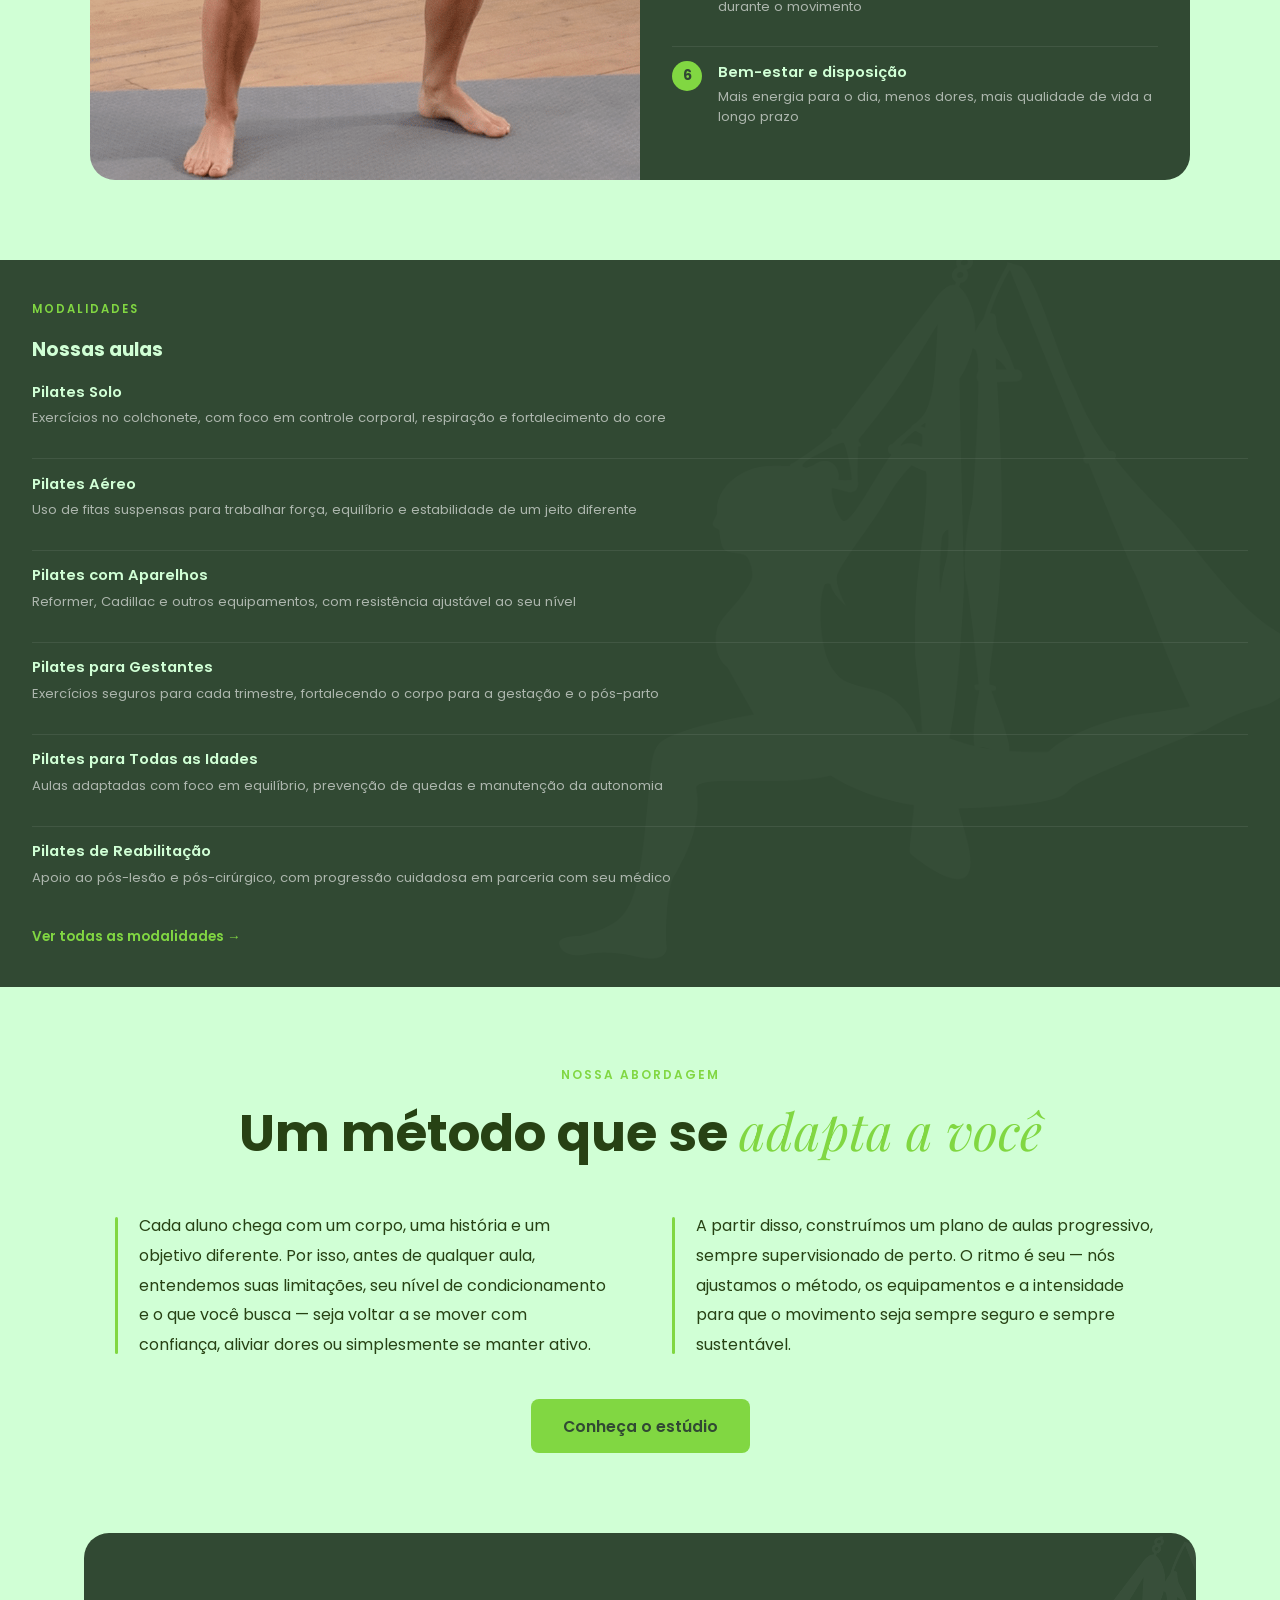
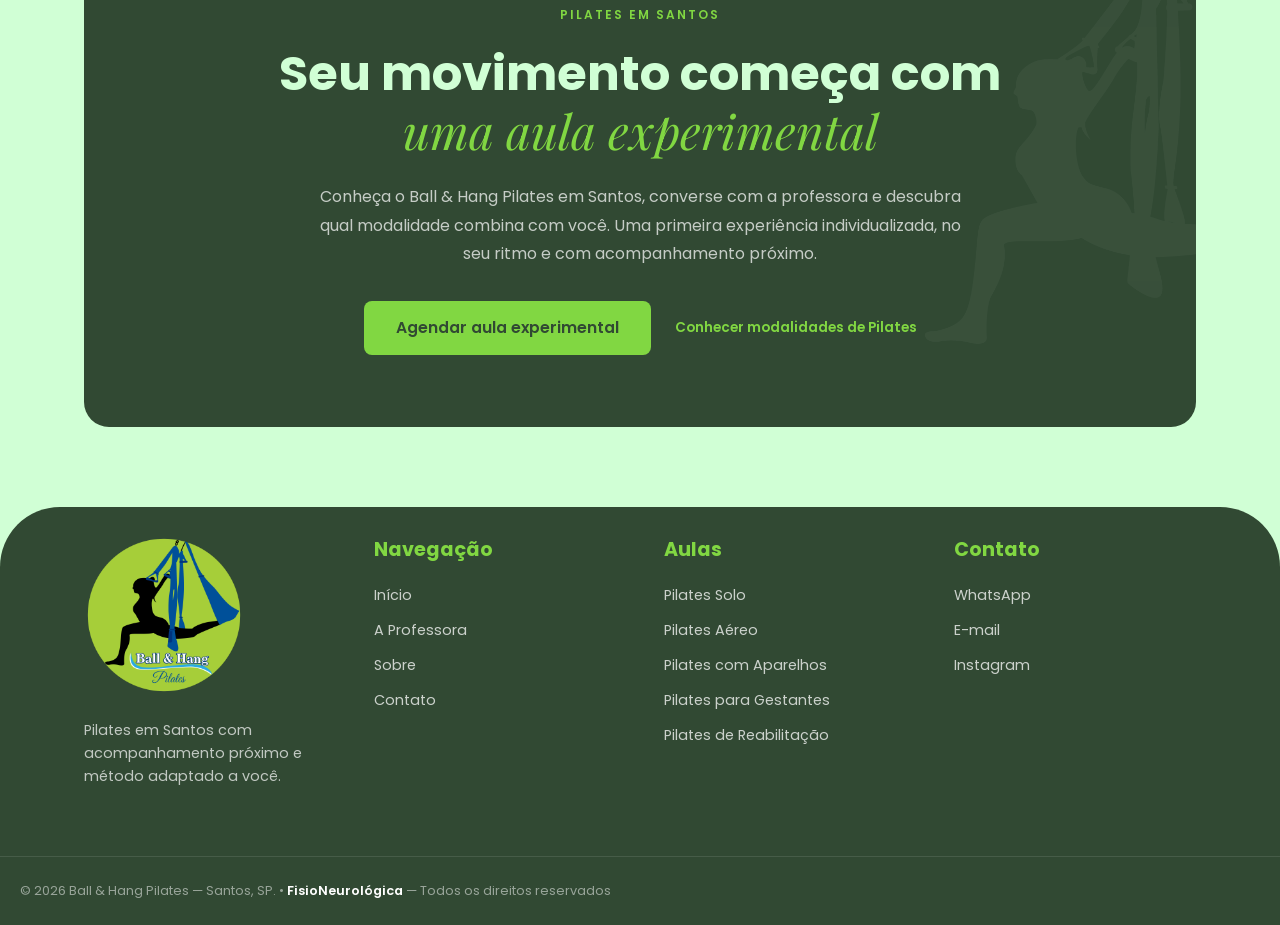
==== commit 5abb3cb4: "update no index, script e style Ver se tem mudanças entre eles e upar a ultima versão" ====
--- a/index.html
+++ b/index.html
@@ -13,9 +13,9 @@
 
     <meta name="theme-color" content="#ebeaea">
 
-    <link rel="apple-touch-icon" sizes="180x180" href="/site-ballhang/assets/favicon_180x180.png">
-    <link rel="icon" type="image/png" sizes="32x32" href="/site-ballhang/assets/favicon_32x32.png">
-    <link rel="icon" type="image/png" sizes="16x16" href="/site-ballhang/assets/favicon_16x16.png">
+    <link rel="apple-touch-icon" sizes="180x180" href="/assets/favicon_180x180.png">
+    <link rel="icon" type="image/png" sizes="32x32" href="/assets/favicon_32x32.png">
+    <link rel="icon" type="image/png" sizes="16x16" href="/assets/favicon_16x16.png">
     <link rel="manifest" href="/site.webmanifest">
 
     <meta property="og:type" content="website">
@@ -25,7 +25,7 @@
     <meta property="og:image" content="https://pilates.fisioneurologica.com.br/assets/ballandhang-thumb.png">
     <meta name="twitter:card" content="summary_large_image">
 
-    <link rel="stylesheet" href="/site-ballhang/style.css">
+    <link rel="stylesheet" href="/style.css">
 
     <script type="application/ld+json">
     {
@@ -54,14 +54,14 @@
         <div class="nav-top">
 
             <a href="/" class="logo-center">
-                <img src="/site-ballhang/assets/logo-vector-01.png" alt="Ball & Hang Pilates" class="logo-img-scrolled" />
-                <img src="/site-ballhang/assets/logo-vector-02.png" alt="Ball & Hang Pilates" class="logo-img" />
+                <img src="/assets/logo-vector-01.png" alt="Ball & Hang Pilates" class="logo-img-scrolled" />
+                <img src="/assets/logo-vector-02.png" alt="Ball & Hang Pilates" class="logo-img" />
             </a>
             <a href="/" class="logo-text-one">
-                <img src="/site-ballhang/assets/logo-text-1.png" alt="Ball & Hang Pilates" class="logo-text-img-1" />
+                <img src="/assets/logo-text-1.png" alt="Ball & Hang Pilates" class="logo-text-img-1" />
             </a>
             <a href="/" class="logo-text-two">
-                <img src="/site-ballhang/assets/logo-text-2.png" alt="Ball & Hang Pilates" class="logo-text-img-2" />
+                <img src="/assets/logo-text-2.png" alt="Ball & Hang Pilates" class="logo-text-img-2" />
             </a>
         </div>
 
@@ -78,7 +78,7 @@
             <ul class="menu" id="mobile-menu">
                 <!-- <li class="nav-item"><a href="/">Início</a></li> -->
 
-                <li class="nav-item"><a href="/site-ballhang/dra-cristiane/">A Professora</a></li>
+                <li class="nav-item"><a href="/estetica/">Estética</a></li>
 
                 <li class="nav-item has-dropdown">
                     <a class="dropdown-toggle" aria-expanded="false">
@@ -86,26 +86,26 @@
                     </a>
 
                     <div class="dropdown dropdown-menu">
-                        <a href="/site-ballhang/aulas/pilates-aereo/">Pilates Aéreo</a>
-                        <a href="/site-ballhang/aulas/pilates-bola/">Pilates Bola</a>
-                        <a href="/site-ballhang/aulas/pilates-aparelhos/">Pilates com Aparelhos</a>
-                        <a href="/site-ballhang/aulas/pilates-gestantes/">Pilates para Gestantes</a>
-                        <a href="/site-ballhang/aulas/pilates-idades/">Pilates para Todas as Idades</a>
-                        <a href="/site-ballhang/aulas/pilates-clinico/">Pilates Clínico</a>
-                        <a href="/site-ballhang/aulas/pilates-suspenso/">Pilates Suspenso</a>
-                        <a href="/site-ballhang/aulas/pilates-solo/">Pilates Solo</a>
-                        <a href="/site-ballhang/aulas/elastic-training/">Elastic Training</a>
+                        <a href="/aulas/pilates-aereo/">Pilates Aéreo</a>
+                        <a href="/aulas/pilates-bola/">Pilates Bola</a>
+                        <a href="/aulas/pilates-aparelhos/">Pilates com Aparelhos</a>
+                        <a href="/aulas/pilates-gestantes/">Pilates para Gestantes</a>
+                        <a href="/aulas/pilates-idades/">Pilates para Todas as Idades</a>
+                        <a href="/aulas/pilates-clinico/">Pilates Clínico</a>
+                        <a href="/aulas/pilates-suspenso/">Pilates Suspenso</a>
+                        <a href="/aulas/pilates-solo/">Pilates Solo</a>
+                        <a href="/aulas/elastic-training/">Elastic Training</a>
                     </div>
                 </li>
 
 
-                <li class="nav-item"><a href="/site-ballhang/sobre/">Sobre</a></li>
+                <li class="nav-item"><a href="/sobre/">Sobre</a></li>
 
                 <li class="nav-spacer"></li>
 
 
 
-                <li class="nav-item"><a href="/site-ballhang/contato/">Contato</a></li>
+                <li class="nav-item"><a href="/contato/">Contato</a></li>
 
 
 
@@ -143,13 +143,13 @@
                         </a>
                     </div>
                     <div class="hero-img-wrap">
-                        <img src="/site-ballhang/assets/images/pilates-ball.jpg" alt="Aula de pilates em Santos no estúdio Ball & Hang Pilates" />
+                        <img src="/assets/images/pilates-ball.jpg" alt="Aula de pilates em Santos no estúdio Ball & Hang Pilates" />
                     </div>
                 </div>
 
                 <div class="como-funciona">
                     <div class="content" style="max-width: 100%;">
-                        <h2>Como funciona o <a href="/site-ballhang/sobre/pilates/">Pilates</a></h2>
+                        <h2>Como funciona o <a href="/sobre/pilates/">Pilates</a></h2>
                         <p>O método trabalha o corpo como um todo, combinando força, controle e respiração em exercícios progressivos. Diferente da musculação tradicional, o foco não é o peso levantado, mas a qualidade do movimento — por isso é eficaz tanto para quem está começando a se exercitar quanto para quem busca reabilitação ou alto desempenho.</p>
                         <p>Nas primeiras aulas, você já sente a diferença: menos tensão, mais consciência do próprio corpo e um fortalecimento que se constrói de forma segura, sessão após sessão.</p>
                     </div>
@@ -257,7 +257,7 @@
             <div class="beneficios-cards">
 
                 <div class="beneficios-img-wrapper">
-                    <img class="beneficios-img" src=".assets/images/pilates-ring.png" />
+                    <img class="beneficios-img" src="assets/images/pilates-ring.png" />
                 </div>
 
                 <div class="beneficios-card">
@@ -323,37 +323,37 @@
                     <span class="beneficios-card-eyebrow">Modalidades</span>
                     <h3>Nossas aulas</h3>
 
-                    <a href="/site-ballhang/aulas/pilates-solo/" class="aula-item">
+                    <a href="/aulas/pilates-solo/" class="aula-item">
                         <strong>Pilates Solo</strong>
                         <span>Exercícios no colchonete, com foco em controle corporal, respiração e fortalecimento do core</span>
                     </a>
 
-                    <a href="/site-ballhang/aulas/pilates-aereo/" class="aula-item">
+                    <a href="/aulas/pilates-aereo/" class="aula-item">
                         <strong>Pilates Aéreo</strong>
                         <span>Uso de fitas suspensas para trabalhar força, equilíbrio e estabilidade de um jeito diferente</span>
                     </a>
 
-                    <a href="/site-ballhang/aulas/pilates-aparelhos/" class="aula-item">
+                    <a href="/aulas/pilates-aparelhos/" class="aula-item">
                         <strong>Pilates com Aparelhos</strong>
                         <span>Reformer, Cadillac e outros equipamentos, com resistência ajustável ao seu nível</span>
                     </a>
 
-                    <a href="/site-ballhang/aulas/pilates-gestantes/" class="aula-item">
+                    <a href="/aulas/pilates-gestantes/" class="aula-item">
                         <strong>Pilates para Gestantes</strong>
                         <span>Exercícios seguros para cada trimestre, fortalecendo o corpo para a gestação e o pós-parto</span>
                     </a>
 
-                    <a href="/site-ballhang/aulas/pilates-idades/" class="aula-item">
+                    <a href="/aulas/pilates-idades/" class="aula-item">
                         <strong>Pilates para Todas as Idades</strong>
                         <span>Aulas adaptadas com foco em equilíbrio, prevenção de quedas e manutenção da autonomia</span>
                     </a>
 
-                    <a href="/site-ballhang/aulas/pilates-reabilitacao/" class="aula-item">
+                    <a href="/aulas/pilates-reabilitacao/" class="aula-item">
                         <strong>Pilates de Reabilitação</strong>
                         <span>Apoio ao pós-lesão e pós-cirúrgico, com progressão cuidadosa em parceria com seu médico</span>
                     </a>
 
-                    <a href="/site-ballhang/aulas/" class="ver-todas-link">Ver todas as modalidades →</a>
+                    <a href="/aulas/" class="ver-todas-link">Ver todas as modalidades →</a>
                 </div>
             </div>
         </section>
@@ -377,7 +377,7 @@
                     </div>
                 </div>
 
-                <a href="/site-ballhang/sobre/" class="hero-btn">
+                <a href="/sobre/" class="hero-btn">
                     Conheça o estúdio
                 </a>
             </div>
@@ -404,7 +404,7 @@
                         Agendar aula experimental
                     </a>
 
-                    <a href="/site-ballhang/aulas/" class="ver-todas-link">
+                    <a href="/aulas/" class="ver-todas-link">
                         Conhecer modalidades de Pilates
                     </a>
                 </div>
@@ -422,28 +422,28 @@
             <div class="content-wrapper footer-wrapper">
 
                 <div class="footer-col footer-brand">
-                    <img src="/site-ballhang/assets/logo-vector-01.png" alt="Ball & Hang Pilates" class="footer-logo" />
+                    <img src="/assets/logo-vector-01.png" alt="Ball & Hang Pilates" class="footer-logo" />
                     <p>Pilates em Santos com acompanhamento próximo e método adaptado a você.</p>
                 </div>
 
                 <div class="footer-col">
                     <h3>Navegação</h3>
                     <ul>
-                        <li><a href="/site-ballhang/">Início</a></li>
-                        <li><a href="/site-ballhang/professora/">A Professora</a></li>
-                        <li><a href="/site-ballhang/sobre/">Sobre</a></li>
-                        <li><a href="/site-ballhang/contato/">Contato</a></li>
+                        <li><a href="/">Início</a></li>
+                        <li><a href="/professora/">A Professora</a></li>
+                        <li><a href="/sobre/">Sobre</a></li>
+                        <li><a href="/contato/">Contato</a></li>
                     </ul>
                 </div>
 
                 <div class="footer-col">
                     <h3>Aulas</h3>
                     <ul>
-                        <li><a href="/site-ballhang/aulas/pilates-solo/">Pilates Solo</a></li>
-                        <li><a href="/site-ballhang/aulas/pilates-aereo/">Pilates Aéreo</a></li>
-                        <li><a href="/site-ballhang/aulas/pilates-aparelhos/">Pilates com Aparelhos</a></li>
-                        <li><a href="/site-ballhang/aulas/pilates-gestantes/">Pilates para Gestantes</a></li>
-                        <li><a href="/site-ballhang/aulas/pilates-reabilitacao/">Pilates de Reabilitação</a></li>
+                        <li><a href="/aulas/pilates-solo/">Pilates Solo</a></li>
+                        <li><a href="/aulas/pilates-aereo/">Pilates Aéreo</a></li>
+                        <li><a href="/aulas/pilates-aparelhos/">Pilates com Aparelhos</a></li>
+                        <li><a href="/aulas/pilates-gestantes/">Pilates para Gestantes</a></li>
+                        <li><a href="/aulas/pilates-reabilitacao/">Pilates de Reabilitação</a></li>
                     </ul>
                 </div>
 
@@ -465,14 +465,14 @@
 
         <button id="floatingBtn" aria-label="Agendar no WhatsApp">
             <a href="https://wa.me/5500000000000" aria-label="Agende sua aula pelo WhatsApp" rel="noopener noreferrer">
-                <img src="/site-ballhang/assets/whatsapp-logo-2.svg" alt="" class="btn-float">
+                <img src="/assets/whatsapp-logo-2.svg" alt="" class="btn-float">
             </a>
         </button>
 
     </div>
 
 
-    <script src="/site-ballhang/script.js"></script>
+    <script src="/script.js"></script>
 </body>
 
-</html>
+</html>
--- a/style.css
+++ b/style.css
@@ -0,0 +1,1923 @@
+@import url("https://fonts.googleapis.com/css2?family=Playfair+Display:ital,wght@0,400;0,700;1,400;1,700&family=Poppins:ital,wght@0,100;0,200;0,300;0,400;0,500;0,600;0,700;0,800;0,900;1,100;1,200;1,300;1,400;1,500;1,600;1,700;1,800;1,900&display=swap");
+
+/* ══════════════════════════════
+   VARIÁVEIS E RESET
+══════════════════════════════ */
+
+:root {
+  --color-acropole: #d0ffd5; /*608063*/
+  --color-black: #314933;
+  --color-black-rgb: 49, 73, 51;
+  --color-primary: #81d742;
+  --color-green: #a0ce4e;
+  --color-dark: #274214;
+  --color-light: #fff; /*fff*/
+  --color-light-rgb: 255, 255, 255;
+  --color-details: #c4c7b2;
+  --color-text: #565656;
+  --color-light-green: #8fd5a6;
+  --color-light-blue: #c3f8ff;
+
+  --filter-bg2: brightness(0) saturate(100%) invert(96%) sepia(33%)
+    saturate(389%) hue-rotate(296deg) brightness(104%) contrast(91%);
+  --filter-destaques: brightness(0) saturate(100%) invert(24%) sepia(88%)
+    saturate(1262%) hue-rotate(190deg) brightness(92%) contrast(87%);
+  --filter-light-green: invert(84%) sepia(7%) saturate(1495%) hue-rotate(87deg)
+    brightness(92%) contrast(92%);
+  --filter-light-blue: invert(98%) sepia(78%) saturate(5435%) hue-rotate(171deg)
+    brightness(104%) contrast(112%);
+  --filter-white: invert(100%) sepia(100%) saturate(0%) hue-rotate(180deg)
+    brightness(100%) contrast(100%);
+}
+
+* {
+  margin: 0;
+  padding: 0;
+  box-sizing: border-box;
+}
+
+html {
+  scroll-behavior: smooth;
+}
+
+section {
+  scroll-margin-top: 80px;
+}
+
+body {
+  font-family: "Poppins", sans-serif;
+  line-height: 1.6;
+  /* color: var(--color-text); */
+  color: var(--color-acropole);
+  overflow-x: hidden;
+  background-color: var(--color-acropole);
+}
+
+img,
+svg,
+video {
+  max-width: 100%;
+  height: auto;
+}
+
+header {
+  position: sticky;
+  top: 0;
+  z-index: 1000;
+
+
+
+  transition: box-shadow 0.3s ease;
+}
+
+/* ══════════════════════════════
+            HEADER
+══════════════════════════════ */
+
+/* =========================================================
+   MOBILE NAVBAR
+   ========================================================= */
+
+/* Botão Menu escondido no desktop */
+.mobile-menu-toggle {
+  display: none;
+}
+
+/* -linha do logo- */
+.nav-top {
+  display: flex;
+  justify-content: center;
+  align-items: center;
+  height: 120px;
+  position: relative;
+  z-index: 2;
+  /* background: var(--color-black); */
+  background: rgba(var(--color-black-rgb), 0.8);
+  /* padding: 1.25rem 0; */
+  transition: height 0.3s ease;
+}
+
+.logo-center {
+  display: block;
+}
+
+.logo-img {
+  /* z-index: 1100; */
+  padding: 0 30px;
+  height: 90px;
+  width: auto;
+  transition: height 0.3s ease;
+}
+
+.logo-text-img-1 {
+  /* z-index: 1100; */
+  height: 60px;
+  width: auto;
+  transition: height 0.3s ease;
+}
+
+.logo-text-img-2 {
+  /* z-index: 1100; */
+  padding: 0 10px;
+  filter: var(--filter-white);
+  height: 50px;
+  width: auto;
+  transition: height 0.3s ease;
+}
+
+.logo-img-scrolled {
+  display: none;
+  height: 90px;
+  width: auto;
+  transition: height 0.3s ease;
+}
+
+/* -linha do menu- */
+.nav-bottom {
+  background: var(--color-primary);
+  position: relative;
+  /* color: #000; */
+  transition:
+    background 0.3s ease,
+    backdrop-filter 0.3s ease;
+}
+
+.chevron {
+  display: inline-block;
+  width: 8px;
+  height: 8px;
+  border-right: 1.5px solid currentColor;
+  border-bottom: 1.5px solid currentColor;
+  transform: rotate(45deg) translateY(-2px);
+  transition: transform 0.3s ease;
+  margin-left: 8px;
+}
+
+.has-dropdown.active .chevron {
+  transform: rotate(-135deg) translateY(-2px);
+}
+
+/* -dropdown- */
+.has-dropdown {
+  position: relative;
+}
+
+.dropdown {
+  position: absolute;
+  top: 100%;
+  left: 50%;
+  transform: translateX(-50%) translateY(12px);
+  background: var(--color-primary);
+  border-radius: 0 0 8px 8px;
+  min-width: 200px;
+  box-shadow: 0 4px 8px rgba(0, 0, 0, 0.1);
+  padding: 8px 0;
+  opacity: 0;
+  pointer-events: none;
+  transition:
+    opacity 0.3s ease,
+    transform 0.3s ease;
+  z-index: 200;
+}
+
+.has-dropdown.active .dropdown {
+  opacity: 1;
+  pointer-events: auto;
+  transform: translateX(-50%) translateY(0);
+}
+
+.dropdown a {
+  display: block;
+  padding: 10px;
+  color: var(--color-black);
+  text-decoration: none;
+  font-size: 0.9rem;
+  transition: background 0.3s ease;
+}
+
+.dropdown a:hover {
+  background: rgba(255, 255, 255, 0.15);
+}
+
+/* -nav-spacer animado- */
+.nav-spacer {
+  width: 0px;
+  flex-shrink: 0;
+  transition: width 0.3s ease;
+}
+
+.header.scrolled .nav-spacer {
+  width: 140px;
+}
+
+/* -menu- */
+.nav-bottom .menu {
+  display: flex;
+  justify-content: center;
+  align-items: center;
+  list-style: none;
+  margin: 0;
+  padding: 0;
+}
+
+.nav-bottom .menu > li > a,
+.nav-bottom .dropdown-toggle {
+  display: flex;
+  align-items: center;
+  padding: 1rem 1.5rem;
+  color: var(--color-black);
+  text-decoration: none;
+  font-size: 0.95rem;
+  font-weight: 500;
+  background: none;
+  border: none;
+  cursor: pointer;
+}
+
+.header.scrolled .nav-bottom .menu > li > a,
+.header.scrolled .nav-bottom .dropdown-toggle {
+  /* display: flex;
+  align-items: center;
+  padding: 1rem 1.5rem; */
+  color: var(--color-acropole);
+  text-decoration: none;
+  font-size: 0.95rem;
+  font-weight: 500;
+  background: none;
+  border: none;
+  cursor: pointer;
+}
+
+.nav-bottom .menu > li > a:hover,
+.nav-bottom .dropdown-toggle:hover {
+  font-weight: 700;
+  /* text-decoration: underline; */
+  /* opacity: 0.5; */
+}
+
+.nav-bottom .menu > li > a,
+.nav-bottom .dropdown-toggle {
+  position: relative; /* ancora o ::after */
+}
+
+.nav-bottom .menu > li > a::after,
+.nav-bottom .dropdown-toggle::after {
+  content: "";
+  position: absolute;
+  left: 1.5rem;
+  right: 1.5rem;
+  bottom: 6px;
+  height: 2px;
+  background: var(--color-dark);
+  transform: scaleX(0);
+  transform-origin: left;
+  transition: transform 0.3s ease;
+}
+
+.header.scrolled .nav-bottom .menu > li > a::after,
+.header.scrolled .nav-bottom .dropdown-toggle::after {
+  background: var(--color-acropole);
+}
+
+
+
+.nav-bottom .menu > li > a:hover::after,
+.nav-bottom .dropdown-toggle:hover::after {
+  transform: scaleX(1);
+}
+
+/* -efeito de fusão no scroll- */
+.header.scrolled {
+  box-shadow: 0 4px 16px rgba(0, 0, 0, 0.08);
+}
+
+.header.scrolled .logo-img,
+.header.scrolled .logo-text-img-1,
+.header.scrolled .logo-text-img-2 {
+  display: none;
+  height: 90px;
+  padding: 10px 0;
+}
+
+.header.scrolled .logo-img-scrolled {
+  display: block;
+  height: 110px;
+
+  margin-top: 10px;
+  
+  
+  box-shadow: 0 4px 16px rgba(0, 0, 0, 0.1);
+  border-radius: 600px;
+}
+
+/* -o logo fica absoluto quando encolhido- */
+.header.scrolled .nav-top {
+  position: absolute;
+  top: 0;
+  left: 50%;
+  transform: translateX(-50%);
+  background: none;
+  height: auto;
+  pointer-events: auto;
+}
+
+.header.scrolled .nav-bottom {
+  padding-top: 0;
+  /* background: rgb(var(--color-black-rgb) / 0.3); */
+  background: rgba(var(--color-black-rgb), 0.8);
+  /* background: rgba(49, 73, 51, 0.3); */
+  /* background: red !important; */
+  backdrop-filter: blur(8px);
+  -webkit-backdrop-filter: blur(8px); /*suporte safari*/
+}
+
+/* Botão de contato na nav */
+.btn-contato {
+  background-color: var(--color-black);
+  color: #fff;
+  padding: 0.5rem 1.5rem;
+  border: none;
+  border-radius: 24px;
+  transition: all 0.3s ease;
+  cursor: pointer;
+  display: inline-flex;
+  align-items: center;
+  justify-content: center;
+  min-width: 20px;
+  font-family: "Poppins", sans-serif;
+  font-size: 1rem;
+  font-weight: bold;
+  margin-left: 2rem;
+}
+
+.btn-contato:hover {
+  transform: translateY(-2px);
+  box-shadow: 0 5px 15px rgba(45, 90, 61, 0.3);
+  opacity: 0.7;
+}
+
+.header.scrolled .btn-contato {
+  background-color: var(--color-primary);
+  color: var(--color-black);
+}
+
+.header.scrolled .btn-contato:hover {
+  opacity: 1;
+  box-shadow: 0 5px 15px rgba(206, 255, 223, 0.3);
+}
+
+/*-- PAGE --*/
+.hero {
+  position: relative;
+  /* color: var(--color-acropole); */
+}
+
+.hero-bg {
+  position: relative;
+  background: rgba(var(--color-black-rgb), 0.9);
+  border-radius: 0 0 25px 25px;
+  overflow: hidden;
+  padding-bottom: 2rem;
+  max-width: 1600px; /* trava a largura em telas muito grandes */
+  margin: 0 auto;
+
+  /* max-width: 1200px; */
+}
+
+.hero::before {
+  content: "";
+  position: absolute;
+  top: 55%;
+  left: 0;
+  transform: translate(-35%, -50%);
+  width: 80%;
+  height: 80%;
+  background: url("/assets/logo-mulher-01.png") no-repeat center;
+  background-size: contain;
+  opacity: 0.05;
+  filter: brightness(0) invert(1);
+  z-index: 0;
+  pointer-events: none;
+}
+
+.hero-content-wrapper {
+  background: none;
+  border: none;
+}
+
+.hero-img-wrap {
+  flex: 1;
+  align-self: stretch;
+  border-radius: 16px;
+  overflow: hidden;
+}
+
+.hero-img-wrap img {
+  width: 100%;
+  height: 100%;
+  object-fit: cover;
+  display: block;
+}
+
+.hero-text h1 {
+  text-align: left;
+  text-transform: none;
+  font-size: clamp(2.2rem, 4.5vw, 3.2rem);
+}
+
+.hero-text p {
+  text-align: left;
+}
+
+.hero-eyebrow {
+  display: block;
+  font-size: 0.8rem;
+  font-weight: 600;
+  letter-spacing: 2px;
+  text-transform: uppercase;
+  text-align: center;
+  padding-top: 1rem;
+}
+
+.hero-btn {
+  display: inline-flex;
+  align-items: center;
+  justify-content: center;
+  align-self: center;
+
+  background: var(--color-primary);
+  color: var(--color-black);
+  text-decoration: none;
+  font-weight: 600;
+  font-size: 0.98rem;
+
+  padding: 0.9rem 2rem;
+  border-radius: 8px;
+
+  margin-top: 0.5rem;
+  transition:
+    opacity 0.2s ease,
+    transform 0.2s ease;
+}
+
+.hero-btn:hover {
+  opacity: 0.85;
+  transform: translateY(-2px);
+  box-shadow: 0 5px 15px rgba(45, 90, 61, 0.3);
+  /* text-decoration: underline; */
+  /* opacity: 0.75; */
+}
+
+.como-funciona {
+  padding: 4rem 0;
+}
+
+.como-funciona h2 {
+  text-align: left;
+}
+
+.como-funciona .content p {
+  text-align: left;
+}
+/* ══════════════════════════════
+   CONTENT WRAPPER
+   Controla largura máxima e centralização
+══════════════════════════════ */
+
+.content-wrapper {
+  display: flex;
+  flex-direction: row;
+  align-items: center;
+  /* gap: 2.5rem; */
+  width: 90vw;
+  max-width: 1600px; /* trava a largura em telas muito grandes */
+  margin: 0 auto;
+  padding: 20px 20px;
+  /* border: red 1px solid; */
+  /* background: rgba(var(--color-black-rgb), 0.6); --color-black-rgb */
+}
+
+/* ══════════════════════════════
+   CONTENT
+   Cuida do alinhamento e ritmo do texto
+══════════════════════════════ */
+.content {
+  flex: 1.2;
+  display: flex;
+  flex-direction: column;
+  gap: 1.5rem; /* espaço consistente entre parágrafos, títulos, listas */
+}
+
+.como-funciona {
+  border: var(--color-primary) solid 1px;
+  border-radius: 25px;
+  max-width: 800px;
+  margin: 30px auto;
+  padding: 2rem 2rem;
+}
+
+.content h1,
+.content h2,
+.content h3 {
+  /* font-family: "Playfair Display", serif; */
+  /* color: var(--color-green); */
+  color: var(--color-primary);
+  line-height: 1.25;
+  font-weight: 700;
+  text-transform: uppercase;
+  text-align: center;
+}
+
+.content h1 {
+  font-size: clamp(2rem, 4vw, 3rem);
+}
+.content h2 {
+  font-size: clamp(1.5rem, 3vw, 2.2rem);
+}
+.content h3 {
+  font-size: clamp(1.2rem, 2.2vw, 1.6rem);
+}
+
+.content p {
+  font-size: 1rem;
+  line-height: 1.85;
+  color: var(--color-acropole);
+  font-weight: 500;
+  max-width: 68ch; /* trava a linha em algo legível, evita texto "esticado" */
+  text-align: justify; /* justifica o texto para um visual mais limpo */
+}
+
+.content ul,
+.content ol {
+  padding-left: 3.5rem;
+  display: flex;
+  flex-direction: column;
+  gap: 0.6rem;
+}
+
+.content li {
+  font-size: 1rem;
+  line-height: 1.7;
+  color: var(--color-acropole);
+  font-weight: 300;
+}
+
+.content strong {
+  color: var(--color-dark);
+  font-weight: 600;
+}
+
+/* ══════════════════════════════
+   CARDS DE DIFERENCIAIS
+══════════════════════════════ */
+
+.diferenciais {
+  gap: 2.5rem;
+  width: 90vw;
+  max-width: 1600px; /* trava a largura em telas muito grandes */
+  margin: 0 auto;
+  padding: 50px 20px; /* respiro extra em telas pequenas, quando 80vw fica justo */
+  /* border: red 1px solid; */
+}
+
+.diferenciais-intro {
+  text-align: center;
+}
+
+.diferenciais-intro em {
+  /* color: rgba(var(--color-black-rgb)); */
+  color: var(--color-primary);
+  filter: drop-shadow(2px 2px 2px rgba(var(--color-black-rgb), 0.1));
+}
+
+.diferenciais-intro p {
+  color: var(--color-dark);
+}
+
+.diferenciais-intro h2 {
+  color: var(--color-dark);
+}
+
+.diferenciais-grid {
+  padding: 30px 0;
+  display: grid;
+  grid-template-columns: repeat(3, 1fr);
+  grid-template-rows: repeat(2, 1fr);
+  gap: 1.5rem;
+}
+
+.diferencial-card {
+  overflow: hidden;
+  position: relative;
+  background: var(--color-black);
+  border-radius: 20px;
+  padding: 2rem 1.75rem;
+  display: flex;
+  flex-direction: column;
+  gap: 0.75rem;
+  min-height: 220px;
+  justify-content: flex-end; /* empurra o texto pra base, deixando espaço pro ícone em cima */
+  transition:
+    transform 0.3s ease,
+    box-shadow 0.3s ease;
+  isolation: isolate;
+}
+
+.diferencial-card:hover {
+  /* transform: translateY(-10px); */
+  box-shadow: 0 15px 30px rgba(0, 0, 0, 0.4);
+}
+
+/* O ícone gigante, posicionado na lateral, atrás do texto */
+.diferencial-icon-wrap {
+  position: absolute;
+  top: 50%;
+  right: -20px;
+  transform: translateY(-50%);
+  width: 160px;
+  height: 160px;
+  opacity: 0.12; /* baixa opacidade pra não competir com o texto */
+  z-index: 0;
+  pointer-events: none;
+
+  border-radius: 20px;
+}
+
+.diferencial-icon-wrap .diferencial-icon {
+  width: 100%;
+  height: 100%;
+  color: var(--color-primary);
+}
+
+.diferencial-card h3,
+.diferencial-card p {
+  position: relative;
+  z-index: 1; /* garante que o texto fique acima do ícone */
+}
+
+.diferencial-card h3 {
+  font-size: 1.1rem;
+  font-weight: 700;
+  color: var(--color-primary);
+}
+
+.diferencial-card p {
+  font-size: 0.9rem;
+  line-height: 1.6;
+  color: rgba(255, 255, 255, 0.75);
+}
+
+.beneficios {
+  padding: 5rem 20px;
+}
+
+.beneficios-header {
+  max-width: 640px;
+  margin: 0 auto 5.5rem;
+  text-align: center;
+  display: flex;
+  flex-direction: column;
+  align-items: center;
+  gap: 1.25rem;
+}
+
+.beneficios-header h2 {
+  font-size: clamp(1.8rem, 3.5vw, 2.6rem);
+  font-weight: 700;
+  color: var(--color-primary);
+  line-height: 1.2;
+  text-transform: none;
+}
+
+.beneficios-header h2 em {
+  font-style: italic;
+  color: var(--color-dark);
+}
+
+.beneficios-header a {
+  font-style: italic;
+  font-weight: 700;
+  color: #fff;
+  background: #314933;
+  padding: 8px 16px;
+  border-radius: 8px;
+  text-decoration: none;
+  transition: all 0.3s ease;
+}
+
+.beneficios-header a:hover {
+  transform: translateY(-2px);
+  /* background: #81d742; */
+  color: #81d742;
+  box-shadow: 0 8px 8px rgba(0, 0, 0, 0.3);
+}
+
+.beneficios-header p {
+  font-size: 1rem;
+  line-height: 1.85;
+  color: var(--color-dark);
+  max-width: 560px;
+  text-align: center;
+}
+
+.beneficios-cards {
+  display: grid;
+  grid-template-columns: 1fr 1fr;
+  border-radius: 25px;
+  /* gap: 1.75rem; */
+  max-width: 1100px;
+  margin: 0 auto;
+}
+
+.beneficios-card {
+  background: var(--color-black);
+  border-radius: 0 25px 25px 0;
+  padding: 2.5rem 2rem;
+  display: flex;
+  flex-direction: column;
+  gap: 1rem;
+}
+
+.beneficios-img-wrapper {
+  border-radius: 25px 0 0 25px;
+  overflow: hidden; /* essencial: corta a imagem nos cantos arredondados */
+}
+
+.beneficios-img {
+  width: 100%;
+  height: 100%;
+  object-fit: cover;
+  display: block;
+}
+
+.beneficios-card-eyebrow {
+  font-size: 0.72rem;
+  font-weight: 600;
+  letter-spacing: 2px;
+  text-transform: uppercase;
+  color: var(--color-primary);
+}
+
+.beneficios-card h3 {
+  font-size: 1.3rem;
+  font-weight: 700;
+  color: var(--color-acropole);
+  margin-bottom: 0.5rem;
+}
+
+/* Lista de benefícios, dentro do card */
+.beneficio-item {
+  display: flex;
+  align-items: flex-start;
+  gap: 1rem;
+  padding: 0.85rem 0;
+  border-top: 1px solid rgba(255, 255, 255, 0.08);
+}
+
+.beneficio-item:first-of-type {
+  border-top: none;
+  padding-top: 0;
+}
+
+.beneficio-num {
+  flex-shrink: 0;
+  width: 30px;
+  height: 30px;
+  background: var(--color-primary);
+  color: var(--color-black);
+  border-radius: 50%;
+  display: flex;
+  align-items: center;
+  justify-content: center;
+  font-size: 0.85rem;
+  font-weight: 700;
+}
+
+.beneficio-info {
+  display: flex;
+  flex-direction: column;
+  gap: 0.2rem;
+}
+
+.beneficio-info strong {
+  font-size: 0.92rem;
+  font-weight: 600;
+  color: var(--color-acropole);
+}
+
+.beneficio-info span {
+  font-size: 0.82rem;
+  line-height: 1.5;
+  color: rgba(255, 255, 255, 0.6);
+}
+
+/* Modalidades */
+.modalidades-card {
+  position: relative;
+  overflow: hidden;
+  background: var(--color-black);
+  padding: 2.5rem 2rem;
+  display: flex;
+  flex-direction: column;
+  align-items: center;
+  gap: 1rem;
+}
+
+.modalidades-card-inner {
+  width: 100%;
+  max-width: 1220px;
+  display: flex;
+  flex-direction: column;
+  gap: 1rem;
+}
+
+.modalidades-card::before {
+  content: "";
+  position: absolute;
+  top: 57%;
+  right: -60px;
+  transform: translateY(-50%);
+  width: 900px;
+  height: 900px;
+  background: url("/assets/logo-mulher-01.png") no-repeat center;
+  background-size: contain;
+  opacity: 0.02;
+  filter: brightness(0) invert(1);
+  z-index: 0;
+}
+
+.modalidades-card > * {
+  position: relative;
+  z-index: 1;
+}
+
+/* Lista de aulas, dentro do outro card */
+.aula-item {
+  display: flex;
+  flex-direction: column;
+  gap: 0.2rem;
+  padding: 0.85rem 0;
+  border-top: 1px solid rgba(255, 255, 255, 0.08);
+  text-decoration: none;
+  transition: opacity 0.2s ease;
+}
+
+.aula-item:first-of-type {
+  border-top: none;
+  padding-top: 0;
+}
+
+.aula-item:hover {
+  opacity: 0.7;
+}
+
+.aula-item strong {
+  font-size: 0.92rem;
+  font-weight: 600;
+  color: var(--color-acropole);
+}
+
+.aula-item span {
+  font-size: 0.82rem;
+  color: rgba(255, 255, 255, 0.6);
+}
+
+.ver-todas-link {
+  margin-top: 0.5rem;
+  font-size: 0.85rem;
+  font-weight: 600;
+  color: var(--color-primary);
+  text-decoration: none;
+}
+
+.ver-todas-link:hover {
+  color: var(--color-black);
+  border-radius: 4px;
+  padding: 0 5px;
+  background: #81d742;
+  opacity: 0.75;
+}
+
+/* =========================================================
+   ABORDAGEM HOME
+   ========================================================= */
+
+.abordagem-home {
+  width: 90vw;
+  max-width: 1220px;
+  margin: 5rem auto;
+  padding: 0 20px;
+}
+
+.abordagem-home-wrapper {
+  width: 100%;
+  display: flex;
+  flex-direction: column;
+  align-items: center;
+  text-align: center;
+}
+
+/* Eyebrow */
+.abordagem-home .section-eyebrow {
+  display: block;
+  margin-bottom: 1rem;
+  font-size: 0.75rem;
+  font-weight: 600;
+  letter-spacing: 2px;
+  line-height: 1.4;
+  text-transform: uppercase;
+  color: var(--color-primary);
+}
+
+/* Título */
+.abordagem-home h2 {
+  max-width: 850px;
+  margin: 0;
+  font-size: clamp(2rem, 4vw, 3.2rem);
+  line-height: 1.18;
+  font-weight: 700;
+  color: var(--color-dark);
+}
+
+.abordagem-home h2 em {
+  font-family: "Playfair Display", serif;
+  font-weight: 400;
+  color: var(--color-primary);
+}
+
+/* Texto em duas colunas */
+.abordagem-home-cols {
+  width: 100%;
+  max-width: 1050px;
+  margin: 3rem auto 0;
+  display: grid;
+  grid-template-columns: repeat(2, minmax(0, 1fr));
+  gap: 4rem;
+  text-align: left;
+}
+
+.abordagem-home-col {
+  position: relative;
+  padding-left: 1.5rem;
+}
+
+.abordagem-home-col::before {
+  content: "";
+  position: absolute;
+  top: 0.35rem;
+  left: 0;
+  width: 3px;
+  height: calc(100% - 0.7rem);
+  border-radius: 3px;
+  background: var(--color-primary);
+}
+
+.abordagem-home-col p {
+  margin: 0;
+  font-size: 1rem;
+  line-height: 1.85;
+  font-weight: 400;
+  color: var(--color-dark);
+}
+
+/* Botão */
+.abordagem-home .hero-btn {
+  margin-top: 2.5rem;
+}
+
+/* ══════════════════════════════
+   CTA FINAL
+══════════════════════════════ */
+
+.cta-final {
+  width: 90vw;
+  max-width: 1220px;
+  margin: 3rem auto 5rem;
+  padding: 0 20px;
+}
+
+.cta-final-wrapper {
+  position: relative;
+  overflow: hidden;
+
+  width: 100%;
+  padding: 4.5rem 2.5rem;
+
+  display: flex;
+  flex-direction: column;
+  align-items: center;
+  gap: 1.25rem;
+
+  text-align: center;
+
+  background: var(--color-black);
+  border-radius: 25px;
+
+  isolation: isolate;
+}
+
+/* Elemento decorativo seguindo a linguagem visual do restante do site */
+.cta-final-wrapper::before {
+  content: "";
+  position: absolute;
+  width: 520px;
+  height: 520px;
+
+  right: -180px;
+  top: 50%;
+  transform: translateY(-50%);
+
+  background: url("/assets/logo-mulher-01.png") no-repeat center;
+  background-size: contain;
+
+  opacity: 0.035;
+  filter: brightness(0) invert(1);
+
+  pointer-events: none;
+  z-index: -1;
+}
+
+.cta-final-eyebrow {
+  font-size: 0.75rem;
+  font-weight: 600;
+  letter-spacing: 2px;
+  text-transform: uppercase;
+  color: var(--color-primary);
+}
+
+.cta-final h2 {
+  max-width: 760px;
+
+  font-size: clamp(1.9rem, 4vw, 3rem);
+  line-height: 1.2;
+  font-weight: 700;
+
+  color: var(--color-acropole);
+}
+
+.cta-final h2 em {
+  display: inline;
+  font-family: "Playfair Display", serif;
+  font-weight: 400;
+  color: var(--color-primary);
+}
+
+.cta-final p {
+  max-width: 650px;
+
+  font-size: 1rem;
+  line-height: 1.8;
+  font-weight: 400;
+
+  color: rgba(255, 255, 255, 0.72);
+}
+
+.cta-final-btns {
+  display: flex;
+  align-items: center;
+  justify-content: center;
+  gap: 1.5rem;
+
+  margin-top: 0.75rem;
+}
+
+.cta-final-btns .hero-btn {
+  margin-top: 0;
+}
+
+.cta-final-btns .ver-todas-link {
+  margin-top: 0;
+}
+
+/* ══════════════════════════════
+   FOOTER
+══════════════════════════════ */
+
+.footer {
+  background: var(--color-black);
+  color: var(--color-dark);
+  padding-top: 0.5rem;
+  border-radius: 60px 60px 0 0;
+}
+
+.footer-wrapper {
+  display: flex;
+  flex-wrap: wrap;
+  align-items: flex-start;
+  gap: 3rem;
+  border: none; /* sobrescreve o border: red que está no .content-wrapper base */
+  background: none; /* sobrescreve o rgba do .content-wrapper base */
+}
+
+.footer-col {
+  flex: 1;
+  min-width: 180px;
+}
+
+.footer-wrapper .footer-logo {
+  height: 160px;
+  width: auto;
+  max-width: none;
+  object-fit: contain;
+  box-shadow: none;
+  margin-bottom: 1rem;
+}
+
+.footer-brand p {
+  color: rgba(255, 255, 255, 0.7);
+  font-size: 0.9rem;
+  max-width: 360px;
+}
+
+.footer-col h3 {
+  /* font-family: "Playfair Display", serif; */
+  font-size: 1.2rem;
+  color: var(--color-primary);
+  margin-bottom: 1rem;
+}
+
+.footer-col ul {
+  list-style: none;
+  display: flex;
+  flex-direction: column;
+  gap: 0.6rem;
+}
+
+.footer-col a {
+  color: rgba(255, 255, 255, 0.75);
+  text-decoration: none;
+  font-size: 0.9rem;
+  transition: color 0.2s ease;
+}
+
+.footer-col a:hover {
+  color: var(--color-primary);
+}
+
+.footer-bottom {
+  text-align: start;
+  padding: 1.5rem 20px;
+  margin-top: 3rem;
+  border-top: 1px solid rgba(255, 255, 255, 0.1);
+  font-size: 0.8rem;
+  color: rgba(255, 255, 255, 0.5);
+}
+
+.footer-bottom a {
+  color: #fff;
+  font-weight: 600;
+  text-decoration: none;
+}
+
+.mobile-menu-toggle {
+  display: none;
+}
+
+/* ══════════════════════════════
+   RESPONSIVIDADE
+══════════════════════════════ */
+
+/* Responsivo */
+@media (max-width: 900px) {
+  .diferenciais-grid {
+    grid-template-columns: repeat(2, 1fr);
+    grid-template-rows: auto;
+  }
+
+  .como-funciona {
+    margin: 10px 10px;
+  }
+
+  .hero-bg {
+    padding-bottom: 10px;
+  }
+
+  .hero-content-wrapper {
+    gap: 3.5rem;
+  }
+
+  .abordagem-home {
+    margin: 4rem auto;
+  }
+
+  .abordagem-home-cols {
+    gap: 2.5rem;
+  }
+}
+
+/* Responsivo */
+@media (max-width: 860px) {
+  .beneficios-cards {
+    grid-template-columns: 1fr;
+  }
+
+  .beneficios-card {
+    border-radius: 0 0 25px 25px;
+  }
+
+  .beneficios-img-wrapper {
+    border-radius: 25px 25px 0 0;
+  }
+}
+
+/* Responsivo */
+
+/* =========================================================
+   TABLET / MOBILE
+   ========================================================= */
+   
+@media (max-width: 768px) {
+
+  body {
+    /* padding-top: var (--header-height, 142px); */
+    padding-top: 142px;
+  }
+
+  /*========================
+          HEADER
+  ===========================*/
+  header,
+  .header,
+  .header.scrolled {
+    position: fixed;
+    /* top: var(--header-height, 142px); */
+    top:0;
+    left: 0;
+    right: 0;
+    z-index: 999;
+
+    /* position: sticky;
+    top: 0;
+    left: 0 ;
+    
+    width: 100%;
+    z-index: 1000; */
+  }
+
+  /* header.header {
+    position: sticky;
+    top: 0;
+    z-index: 1000;
+  } */
+
+  /* -----------------------------------------------------
+       ÁREA DO LOGO
+       ----------------------------------------------------- */
+
+  .nav-top,
+  .header.scrolled .nav-top {
+    position: relative;
+    inset: auto;
+    transform: none;
+
+    width: 100%;
+    height: 90px;
+
+    display: flex;
+    align-items: center;
+    justify-content: center;
+
+    backdrop-filter: blur(8px);
+    background: rgba(var(--color-black-rgb), 0.8);
+
+    z-index: 1;
+
+    overflow: hidden;
+  }
+
+  /*
+     * A composição original possui três imagens.
+     * Impedimos que o flex tente "esmagar" as imagens.
+     */
+
+  /* .nav-top img {
+        max-width: none;
+        height: auto;
+        flex-shrink: 0;
+    } */
+
+  .header.scrolled .logo-img-scrolled {
+    margin-top: 0;
+    padding: 15px 0;
+    box-shadow: none;
+  }
+  
+
+  .logo-center {
+    display: flex;
+    align-items: center;
+    justify-content: center;
+    flex-shrink: 0;
+    width: auto;
+    max-width: 100%;
+  }
+
+  /* logo normal*/
+  .logo-img {
+    display: block;
+    width: auto;
+    height: 68px;
+    padding: 0 10px;
+  }
+
+  .logo-img-scrolled {
+    width: auto;
+    height: 68px;
+    padding: 0;
+  }
+  /*
+     * As duas partes de texto da logo ficam escondidas
+     * no mobile para evitar compressão horizontal.
+     *
+     * O símbolo continua funcionando como identificação
+     * visual da marca.
+     */
+
+  /* .logo-text-one,
+    .logo-text-two {
+        display: none;
+    } */
+
+  .nav-bottom {
+    position: relative;
+
+    top: auto;
+    left: auto;
+    right: auto;
+
+    width: 100%;
+    height: auto;
+
+    padding: 0;
+
+    background: var(--color-primary);
+
+    backdrop-filter: none;
+    -webkit-backdrop-filter: none;
+
+    transition: background 0.3s ease;
+
+    z-index: 20;
+  }
+
+  /* Quando a página foi rolada */
+  .header.scrolled .nav-bottom {
+    background: var(--color-black);
+  }
+
+  .header.scrolled .nav-bottom .menu{
+    position: fixed;
+    top: 100%;
+    z-index: 30;
+  }
+
+  /* -----------------------------------------------------
+       BOTÃO MENU
+       ----------------------------------------------------- */
+
+  .mobile-menu-toggle {
+    position: relative;
+    width: 100%;
+    height: 52px;
+
+    padding: 0;
+    border: 0;
+    outline: none;
+
+    gap: 9px;
+
+    display: flex;
+    align-items: center;
+    justify-content: center;
+
+    background: transparent;
+
+    color: var(--color-black);
+
+    font-family: "Poppins", sans-serif;
+    font-size: 0.82rem;
+    font-weight: 600;
+    letter-spacing: 1px;
+
+    cursor: pointer;
+
+    transition: color 0.3s ease;
+  }
+
+  /* Texto fica claro quando a navbar fica preta */
+  .header.scrolled .mobile-menu-toggle {
+    color: var(--color-acropole);
+  }
+
+  /* Ícone hamburger */
+
+  .mobile-menu-icon {
+    position: relative;
+
+    width: 20px;
+    height: 16px;
+
+    display: flex;
+    flex-direction: column;
+    justify-content: space-between;
+
+    flex-shrink: 0;
+  }
+
+  .mobile-menu-icon span {
+    display: block;
+    width: 100%;
+    height: 2px;
+
+    border-radius: 2px;
+
+    background: currentColor;
+
+    transition:
+      transform 0.25s ease,
+      opacity 0.25s ease;
+  }
+
+  /* Hamburger vira X quando aberto */
+
+  .mobile-menu-toggle[aria-expanded="true"]
+    .mobile-menu-icon
+    span:nth-child(1) {
+    transform: translateY(7px) rotate(45deg);
+  }
+
+  .mobile-menu-toggle[aria-expanded="true"]
+    .mobile-menu-icon
+    span:nth-child(2) {
+    opacity: 0;
+  }
+
+  .mobile-menu-toggle[aria-expanded="true"]
+    .mobile-menu-icon
+    span:nth-child(3) {
+    transform: translateY(-7px) rotate(-45deg);
+  }
+
+  /* -----------------------------------------------------
+       MENU PRINCIPAL
+       ----------------------------------------------------- */
+  /* .nav-bottom{
+    position: fixed;
+    top: var(--header-height, 142px);
+    left: 0;
+    right: 0;
+    z-index: 999;
+  } */
+
+  .nav-bottom .menu {
+    /* position: fixed;
+    top: var(--header-height, 142px);
+    left: 0;
+    right: 0;
+    z-index: 999; */
+
+    width: 100%;
+
+    display: flex;
+    flex-direction: column;
+    align-items: stretch;
+
+    max-height: 0;
+
+    margin: 0;
+    padding: 0;
+
+    overflow: hidden;
+
+    opacity: 0;
+    visibility: hidden;
+
+    background: var(--color-primary);
+
+    transition:
+      max-height 0.4s ease,
+      opacity 0.25s ease,
+      visibility 0.4s ease,
+      background 0.3s ease;
+  }
+
+  /* Menu aberto após scroll */
+  .header.scrolled .nav-bottom .menu {
+    background: var(--color-black);
+  }
+
+  /* Menu aberto */
+  .nav-bottom .menu.mobile-menu-open {
+    max-height: calc(100vh - var(--header-height, 142px));
+    overflow-y: auto;
+    overscroll-behavior: contain;
+
+    opacity: 1;
+    visibility: visible;
+
+    
+  }
+
+  /* .dropdown .dropdown-menu{
+      color:#274214;
+    } */
+
+  /* -----------------------------------------------------
+       ITENS
+       ----------------------------------------------------- */
+
+  .nav-bottom .menu > li {
+    width: 100%;
+    margin: 0;
+    padding: 0;
+
+    border-bottom: 1px solid rgba(255, 255, 255, 0.12);
+  }
+
+  .nav-bottom .menu > li > a {
+    width: 100%;
+    min-height: 54px;
+
+    display: flex;
+    align-items: center;
+
+    padding: 0 24px;
+
+    color: var(--color-black);
+
+    font-family: "Poppins", sans-serif;
+    font-size: 0.9rem;
+    font-weight: 500;
+
+    text-decoration: none;
+
+    background: transparent;
+
+    transition:
+      background 0.25s ease,
+      color 0.25s ease;
+  }
+
+  /* .nav-bottom .menu > .nav-spacer {
+        display: none;
+    } */
+
+  /* Links principais */
+
+  .header.scrolled .nav-bottom .menu > li > a {
+    color: var(--color-acropole);
+  }
+
+  .nav-bottom .menu > .nav-item > a:hover,
+  .nav-bottom .menu > .nav-item > a:focus {
+    background: rgba(255, 255, 255, 0.08);
+  }
+
+  /*
+     * Remove a linha animada do desktop.
+     */
+
+  .nav-bottom .menu > li > a::after,
+  .nav-bottom .dropdown-toggle::after {
+    display: none;
+  }
+
+  /* -----------------------------------------------------
+       AULAS
+       ----------------------------------------------------- */
+
+  .nav-bottom .has-dropdown {
+    width: 100%;
+
+    display: flex;
+    flex-direction: column;
+
+    position: relative;
+  }
+
+  /* Botão Aulas */
+
+  .nav-bottom .dropdown-toggle {
+    width: 100%;
+    min-height: 54px;
+
+    display: flex;
+    align-items: center;
+    justify-content: space-between;
+
+    padding: 0 24px;
+
+    color: var(--color-black) !important;
+
+    font-family: "Poppins", sans-serif;
+    font-size: 0.9rem;
+    font-weight: 500;
+
+    text-align: left;
+
+    background: transparent;
+
+    border: 0;
+    outline: none;
+
+    cursor: pointer;
+
+    text-decoration: none;
+
+    transition:
+      background 0.25s ease,
+      color 0.25s ease;
+  }
+
+  .header.scrolled .nav-bottom .dropdown-toggle {
+    color: var(--color-acropole) !important;
+  }
+
+  /* .nav-bottom .dropdown-toggle:hover,
+  .nav-bottom .dropdown-toggle:focus {
+    background: rgba(255, 255, 255, 0.08);
+  } */
+
+  /* Chevron */
+
+  .nav-bottom .dropdown-toggle .chevron {
+    display: inline-block;
+
+    width: 8px;
+    height: 8px;
+
+    margin-left: auto;
+
+    border-right: 2px solid currentColor;
+    border-bottom: 2px solid currentColor;
+
+    transform: rotate(45deg) translateY(-2px);
+
+    transition: transform 0.25s ease;
+  }
+
+  .nav-bottom .has-dropdown.active .dropdown-toggle .chevron {
+    transform: rotate(225deg) translate(-1px, -1px);
+  }
+
+  /* -----------------------------------------------------
+       SUBMENU DE AULAS
+       ----------------------------------------------------- */
+
+  .nav-bottom .dropdown {
+    position: static;
+
+    width: 100%;
+
+    display: flex;
+    flex-direction: column;
+
+    max-height: 0;
+    padding: 0;
+
+    overflow: hidden;
+
+    opacity: 0;
+    visibility: hidden;
+    pointer-events: none;
+
+    transform: none;
+    border-radius: 0;
+    background: rgba(0, 0, 0, 0.08);
+    box-shadow: none;
+
+    transition:
+      max-height 0.35s ease,
+      opacity 0.25s ease,
+      visibility 0.35s ease;
+  }
+
+  /* Aulas aberta */
+
+  .nav-bottom .has-dropdown.active .dropdown {
+    max-height: 600px;
+
+    padding: 4px 0 8px;
+
+    opacity: 1;
+    visibility: visible;
+    pointer-events: auto;
+
+    transform: none;
+  }
+
+  /* Links das modalidades */
+
+  .nav-bottom .dropdown a {
+    width: 100%;
+    min-height: 44px;
+
+    display: flex;
+    align-items: center;
+
+    padding: 0 24px 0 44px;
+
+    color: rgba(255, 255, 255, 0.82);
+
+    font-family: "Poppins", sans-serif;
+    font-size: 0.82rem;
+    font-weight: 500;
+
+    text-decoration: none;
+
+    transition:
+      background 0.2s ease,
+      color 0.2s ease;
+  }
+
+  .nav-bottom .dropdown a:hover,
+  .nav-bottom .dropdown a:focus {
+    font-weight: 800;
+    color: var(--color-dark);
+    background: rgba(255, 255, 255, 0.08);
+  }
+
+  /* -----------------------------------------------------
+       BOTÃO WHATSAPP
+       ----------------------------------------------------- */
+
+  .nav-bottom .btn-contato {
+    width: calc(100% - 48px);
+
+    margin: 20px 24px 24px;
+    padding: 13px 20px;
+
+    display: flex;
+    align-items: center;
+    justify-content: center;
+
+    border: 0;
+    border-radius: 8px;
+
+    background: var(--color-black);
+    color: var(--color-dark);
+
+    font-family: "Poppins", sans-serif;
+    font-size: 0.85rem;
+    font-weight: 600;
+
+    cursor: pointer;
+
+    transition:
+      transform 0.2s ease,
+      filter 0.2s ease;
+  }
+
+  .header.scrolled .nav-bottom .btn-contato {
+    background: var(--color-primary);
+    color: var(--color-black);
+  }
+
+  .nav-bottom .btn-contato:hover {
+    transform: translateY(-1px);
+    filter: brightness(1.05);
+  }
+
+  .content-wrapper {
+    width: 90vw;
+    padding: 0 16px;
+    flex-direction: column;
+  }
+
+  .content {
+    gap: 1.25rem;
+  }
+
+  .footer-wrapper {
+    flex-direction: column;
+    gap: 2rem;
+  }
+
+  .abordagem-home {
+    width: 100%;
+    padding: 0 24px;
+    margin: 3.5rem auto;
+  }
+
+  .abordagem-home h2 {
+    font-size: clamp(1.9rem, 6vw, 2.5rem);
+  }
+
+  .abordagem-home-cols {
+    grid-template-columns: 1fr;
+    gap: 2rem;
+    margin-top: 2.5rem;
+  }
+
+  .abordagem-home-col {
+    padding-left: 1.25rem;
+  }
+
+  .abordagem-home .hero-btn {
+    margin-top: 2rem;
+  }
+}
+
+/* Responsivo */
+/* =========================================================
+   CELULARES PEQUENOS
+   ========================================================= */
+@media (max-width: 600px) {
+  .mobile-menu-toggle {
+    height: 50px;
+    padding: 0 20px;
+
+    font-size: 0.8rem;
+  }
+
+  .nav-bottom .menu > .nav-item > a,
+  .nav-bottom .dropdown-toggle {
+    min-height: 52px;
+    padding-left: 20px;
+    padding-right: 20px;
+  }
+
+  .nav-bottom .dropdown a {
+    min-height: 42px;
+    padding-left: 40px;
+    padding-right: 20px;
+    font-size: 0.8rem;
+  }
+
+  .nav-bottom .btn-contato {
+    width: calc(100% - 40px);
+    margin-left: 20px;
+    margin-right: 20px;
+  }
+
+  .diferenciais-grid {
+    grid-template-columns: 1fr;
+  }
+
+  .cta-final {
+    width: 100%;
+    padding: 0 16px;
+    margin: 2rem auto 3rem;
+  }
+
+  .cta-final-wrapper {
+    padding: 3.5rem 1.5rem;
+    border-radius: 20px;
+  }
+
+  .cta-final h2 {
+    font-size: 1.9rem;
+  }
+
+  .cta-final p {
+    font-size: 0.92rem;
+  }
+
+  .cta-final-btns {
+    width: 100%;
+    flex-direction: column;
+    gap: 1rem;
+  }
+
+  .cta-final-btns .hero-btn {
+    width: 100%;
+  }
+
+  .cta-final-btns .ver-todas-link {
+    padding: 0.5rem;
+  }
+
+  .abordagem-home {
+    padding: 0 16px;
+    margin: 3rem auto;
+  }
+
+  .abordagem-home .section-eyebrow {
+    font-size: 0.7rem;
+    letter-spacing: 1.7px;
+  }
+
+  .abordagem-home h2 {
+    font-size: 1.9rem;
+    line-height: 1.2;
+  }
+
+  .abordagem-home-cols {
+    margin-top: 2rem;
+    gap: 1.75rem;
+  }
+
+  .abordagem-home-col {
+    padding-left: 1rem;
+  }
+
+  .abordagem-home-col p {
+    font-size: 0.92rem;
+    line-height: 1.75;
+  }
+
+  .abordagem-home .hero-btn {
+    width: 100%;
+    margin-top: 1.75rem;
+  }
+}
